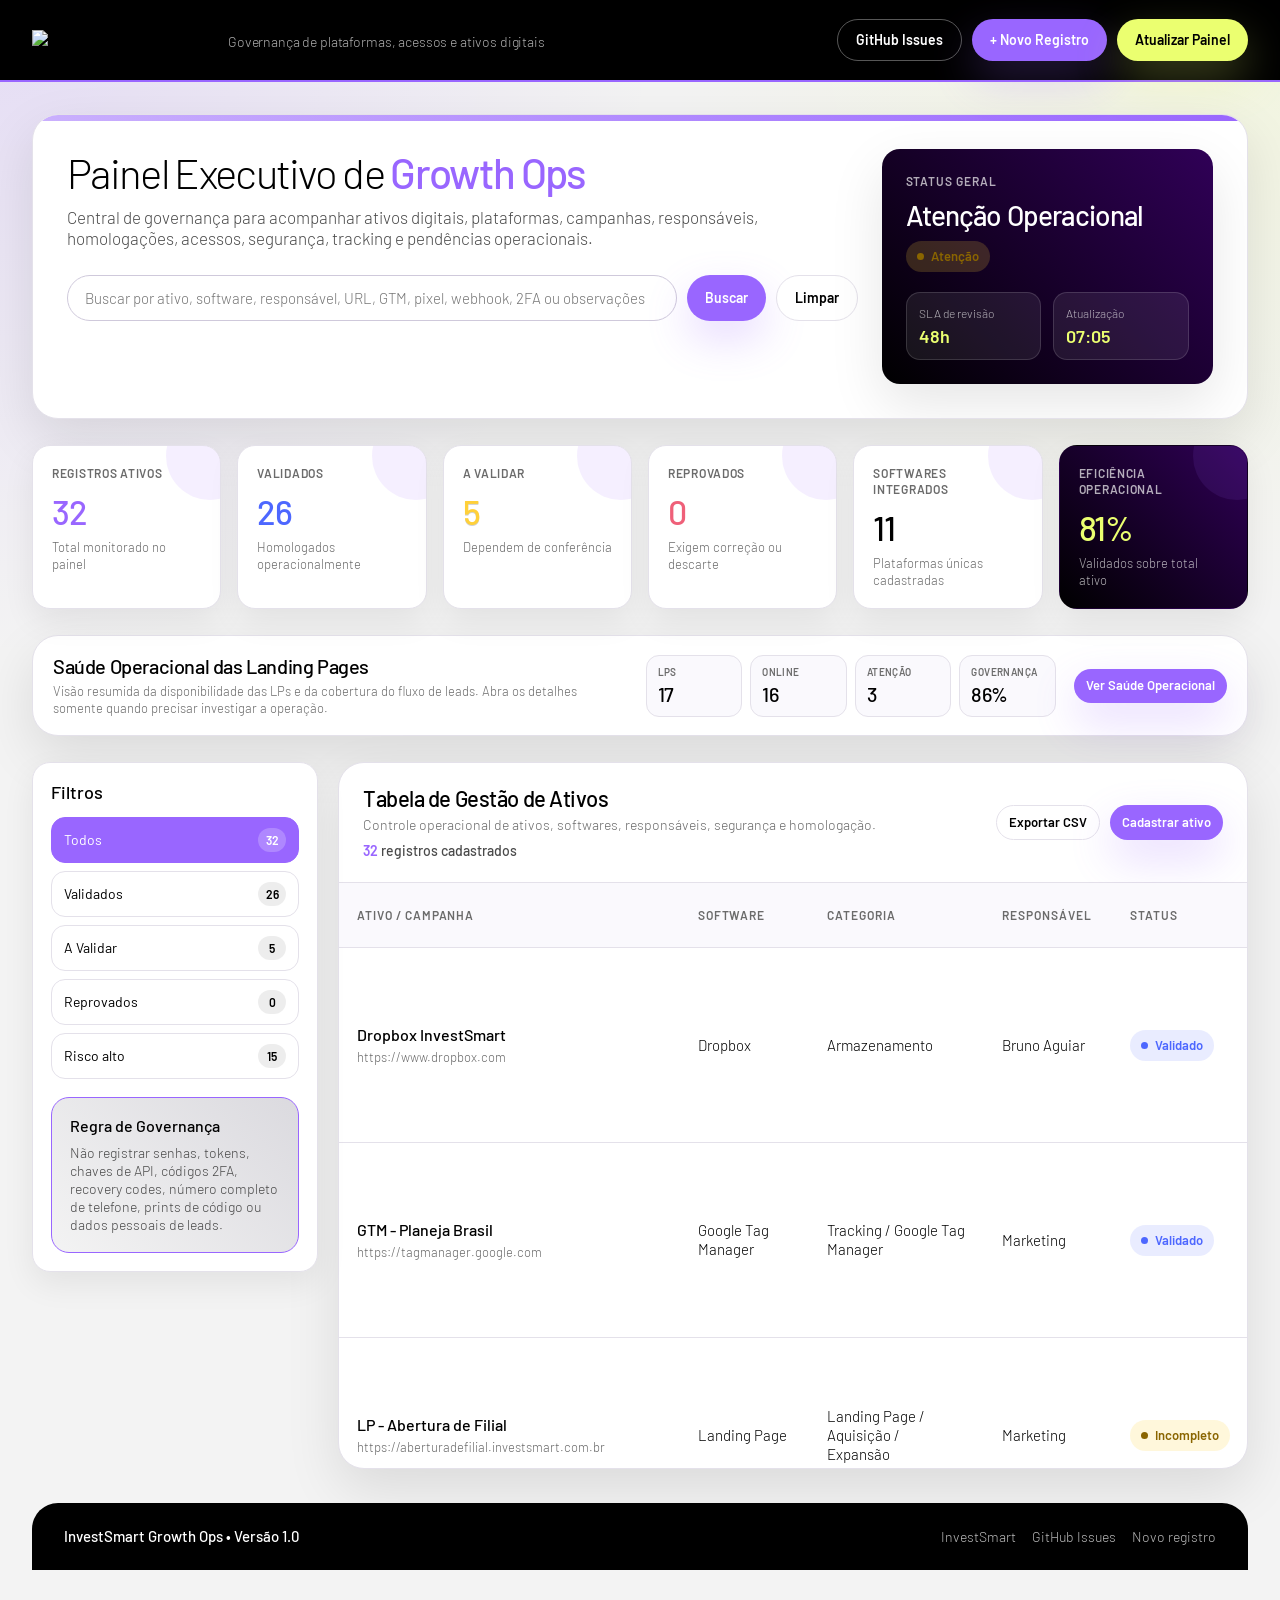
==== index.html @ b8d26b61 "Update index.html" ====
<!doctype html>
<html lang="pt-BR">
<head>
  <meta charset="utf-8">
  <meta name="viewport" content="width=device-width, initial-scale=1">
  <title>InvestSmart Growth Ops</title>

  <link rel="icon" type="image/png" href="https://investsmart.com.br/wp-content/uploads/2023/08/simbolo-invest.png">
  <link rel="shortcut icon" type="image/png" href="https://investsmart.com.br/wp-content/uploads/2023/08/simbolo-invest.png">
  <link rel="apple-touch-icon" href="https://investsmart.com.br/wp-content/uploads/2023/08/simbolo-invest.png">
  
  <style>
    @import url('https://fonts.googleapis.com/css2?family=Barlow:wght@300;400;500;600;700&display=swap');

    :root {
      --is-black: #000000;
      --is-purple: #9966FF;
      --is-neon: #EBFF70;
      --is-silver: #F3F3F3;
      --is-white: #FFFFFF;

      --gradient-gente: linear-gradient(45deg, #CAB0FD 0%, #9966FF 100%);
      --gradient-garra: linear-gradient(45deg, #000000 0%, #300057 100%);
      --gradient-leveza: linear-gradient(45deg, #F3F3F3 0%, #DBDADF 100%);
      --gradient-resultado: linear-gradient(45deg, #9966FF 0%, #4E008E 100%);
      --gradient-trader: linear-gradient(135deg, #EBFF70 0%, #000000 50%, #9966FF 100%);

      --is-blue: #4D67FF;
      --is-yellow: #FFD039;
      --is-pink: #EF6079;
      --is-red: #EB5E57;
      --is-private-purple: #12002E;

      --text-primary: #000000;
      --text-secondary: #4A4A4A;
      --text-muted: #6B6B6B;
      --border-soft: #E4E1EA;
      --border-strong: #CFC9DB;
      --surface-soft: #FAFAFA;

      --radius-xs: 8px;
      --radius-sm: 12px;
      --radius-md: 18px;
      --radius-lg: 26px;

      --shadow-soft: 0 12px 32px rgba(0, 0, 0, 0.07);
      --shadow-card: 0 20px 54px rgba(0, 0, 0, 0.10);
      --shadow-purple: 0 18px 44px rgba(153, 102, 255, 0.24);
      --shadow-neon: 0 18px 44px rgba(235, 255, 112, 0.26);
    }

    * {
      box-sizing: border-box;
    }

    html {
      scroll-behavior: smooth;
      scrollbar-width: thin;
      scrollbar-color: var(--border-strong) transparent;
    }

    body {
      margin: 0;
      overflow-x: hidden;
      font-family: 'Barlow', Arial, sans-serif;
      font-weight: 300;
      font-size: 16px;
      line-height: 20px;
      color: var(--text-primary);
      background:
        radial-gradient(circle at top left, rgba(153, 102, 255, 0.16), transparent 32%),
        radial-gradient(circle at top right, rgba(235, 255, 112, 0.16), transparent 30%),
        var(--is-silver);
    }

    button,
    input,
    select,
    textarea {
      font-family: inherit;
    }

    button {
      border: 0;
      cursor: pointer;
    }

    .navbar {
      background: var(--is-black);
      border-bottom: 2px solid var(--is-purple);
      position: sticky;
      top: 0;
      z-index: 50;
    }

    .navbar-inner {
      max-width: 1440px;
      margin: 0 auto;
      padding: 18px 32px;
      display: flex;
      justify-content: space-between;
      align-items: center;
      gap: 24px;
      flex-wrap: wrap;
    }

    .brand {
      display: flex;
      align-items: center;
      gap: 18px;
      min-width: 260px;
    }

    .brand-logo-wrap {
      width: 178px;
      min-height: 44px;
      display: flex;
      align-items: center;
      justify-content: flex-start;
      flex: 0 0 auto;
      background: transparent;
      border: 0;
      box-shadow: none;
      padding: 0;
    }

    .brand-logo {
      display: block;
      width: 100%;
      max-width: 178px;
      height: auto;
      object-fit: contain;
    }

    .brand-copy strong {
      display: block;
      color: var(--is-white);
      font-size: 22px;
      line-height: 26px;
      font-weight: 500;
      letter-spacing: -0.02em;
    }

    .brand-copy span {
      display: block;
      margin-top: 3px;
      color: rgba(255, 255, 255, 0.68);
      font-size: 14px;
      line-height: 18px;
      font-weight: 300;
    }

    .brand-description {
      display: block;
      margin-top: 0;
      color: rgba(255, 255, 255, 0.82);
      font-size: 16px;
      line-height: 20px;
      font-weight: 400;
      letter-spacing: -0.01em;
    }

    .nav-actions {
      display: flex;
      align-items: center;
      gap: 10px;
      flex-wrap: wrap;
    }

    .btn {
      min-height: 42px;
      border-radius: 999px;
      padding: 11px 18px;
      display: inline-flex;
      align-items: center;
      justify-content: center;
      gap: 8px;
      font-size: 14px;
      line-height: 18px;
      font-weight: 600;
      transition: transform 0.18s ease, box-shadow 0.18s ease, background 0.18s ease, border-color 0.18s ease;
      white-space: nowrap;
    }

    .btn:hover {
      transform: translateY(-1px);
    }

    .btn-outline {
      background: transparent;
      color: var(--is-white);
      border: 1px solid rgba(255, 255, 255, 0.34);
    }

    .btn-outline:hover {
      border-color: var(--is-neon);
      color: var(--is-neon);
    }

    .btn-primary {
      background: var(--is-purple);
      color: var(--is-white);
      box-shadow: var(--shadow-purple);
    }

    .btn-primary:hover {
      background: #8755F1;
    }

    .btn-neon {
      background: var(--is-neon);
      color: var(--is-black);
      box-shadow: var(--shadow-neon);
    }

    .btn-neon:hover {
      background: #E3FA4F;
    }

    .btn-soft {
      background: var(--is-white);
      color: var(--is-black);
      border: 1px solid var(--border-soft);
    }

    .btn-soft:hover {
      border-color: var(--is-purple);
      color: var(--is-purple);
      box-shadow: var(--shadow-soft);
    }

    .btn-blue {
      background: var(--is-blue);
      color: var(--is-white);
    }

    .btn-pink {
      background: var(--is-pink);
      color: var(--is-white);
    }

    .btn-red {
      background: var(--is-red);
      color: var(--is-white);
    }

    .btn-mini {
      min-height: 34px;
      padding: 8px 12px;
      font-size: 13px;
      line-height: 17px;
    }

    .page {
      max-width: 1440px;
      margin: 0 auto;
      padding: 32px;
    }

    .executive-banner {
      background: var(--is-white);
      border: 1px solid var(--border-soft);
      border-radius: var(--radius-lg);
      box-shadow: var(--shadow-card);
      position: relative;
      overflow: hidden;
    }

    .executive-banner::before {
      content: "";
      position: absolute;
      inset: 0 0 auto 0;
      height: 6px;
      background: var(--gradient-gente);
    }

    .banner-grid {
      display: grid;
      grid-template-columns: 1.55fr 0.65fr;
      gap: 24px;
      padding: 34px;
      align-items: stretch;
    }

    .banner-copy h1 {
      margin: 0 0 12px;
      font-size: 42px;
      line-height: 46px;
      font-weight: 300;
      letter-spacing: -0.04em;
    }

    .banner-copy h1 span {
      font-weight: 500;
      color: var(--is-purple);
    }

    .banner-copy p {
      margin: 0;
      max-width: 820px;
      color: var(--text-secondary);
      font-size: 17px;
      line-height: 21px;
      font-weight: 300;
    }

    .search-area {
      margin-top: 26px;
      display: flex;
      gap: 10px;
      flex-wrap: wrap;
    }

    .search-input {
      flex: 1;
      min-width: 280px;
      height: 46px;
      border-radius: 999px;
      border: 1px solid var(--border-strong);
      background: var(--is-white);
      color: var(--text-primary);
      padding: 0 17px;
      font-size: 15px;
      line-height: 19px;
      font-weight: 300;
      outline: none;
      transition: border-color 0.18s ease, box-shadow 0.18s ease;
    }

    .search-input:focus,
    .form-control:focus {
      border-color: var(--is-purple);
      box-shadow: 0 0 0 4px rgba(153, 102, 255, 0.18);
    }

    .status-card {
      background: var(--gradient-garra);
      color: var(--is-white);
      border-radius: var(--radius-md);
      padding: 24px;
      min-height: 190px;
      display: flex;
      flex-direction: column;
      justify-content: space-between;
      box-shadow: var(--shadow-card);
    }

    .status-card small {
      display: block;
      color: rgba(255, 255, 255, 0.68);
      font-size: 12px;
      line-height: 16px;
      font-weight: 600;
      text-transform: uppercase;
      letter-spacing: 0.08em;
      margin-bottom: 10px;
    }

    .status-row {
      display: flex;
      align-items: center;
      gap: 10px;
      flex-wrap: wrap;
    }

    .status-card strong {
      font-size: 28px;
      line-height: 32px;
      font-weight: 500;
      letter-spacing: -0.03em;
    }

    .sla {
      margin-top: 20px;
      display: grid;
      grid-template-columns: 1fr 1fr;
      gap: 12px;
    }

    .sla-item {
      background: rgba(255, 255, 255, 0.08);
      border: 1px solid rgba(255, 255, 255, 0.14);
      border-radius: 14px;
      padding: 12px;
    }

    .sla-item span {
      display: block;
      color: rgba(255, 255, 255, 0.66);
      font-size: 12px;
      line-height: 16px;
      font-weight: 300;
    }

    .sla-item b {
      display: block;
      margin-top: 4px;
      color: var(--is-neon);
      font-size: 18px;
      line-height: 22px;
      font-weight: 600;
    }

    .metrics-grid {
      margin: 26px 0;
      display: grid;
      grid-template-columns: repeat(6, minmax(0, 1fr));
      gap: 16px;
    }

    .metric-card {
      background: var(--is-white);
      border: 1px solid var(--border-soft);
      border-radius: var(--radius-md);
      padding: 19px;
      box-shadow: var(--shadow-soft);
      min-height: 128px;
      position: relative;
      overflow: hidden;
    }

    .metric-card::after {
      content: "";
      position: absolute;
      right: -34px;
      top: -34px;
      width: 88px;
      height: 88px;
      border-radius: 999px;
      background: rgba(153, 102, 255, 0.10);
    }

    .metric-card small {
      display: block;
      color: var(--text-muted);
      font-size: 12px;
      line-height: 16px;
      font-weight: 600;
      letter-spacing: 0.06em;
      text-transform: uppercase;
      margin-bottom: 12px;
    }

    .metric-card strong {
      display: block;
      font-size: 34px;
      line-height: 38px;
      font-weight: 500;
      letter-spacing: -0.04em;
    }

    .metric-card p {
      margin: 8px 0 0;
      color: var(--text-muted);
      font-size: 13px;
      line-height: 17px;
      font-weight: 300;
    }

    .metric-purple strong {
      color: var(--is-purple);
    }

    .metric-blue strong {
      color: var(--is-blue);
    }

    .metric-yellow strong {
      color: var(--is-yellow);
      text-shadow: 0 1px 0 rgba(0, 0, 0, 0.18);
    }

    .metric-pink strong {
      color: var(--is-pink);
    }

    .metric-dark {
      background: var(--gradient-garra);
      color: var(--is-white);
      border-color: transparent;
    }

    .metric-dark small,
    .metric-dark p {
      color: rgba(255, 255, 255, 0.68);
    }

    .metric-dark strong {
      color: var(--is-neon);
    }

    .health-section {
      margin: 0 0 26px;
      background: var(--is-white);
      border: 1px solid var(--border-soft);
      border-radius: var(--radius-lg);
      box-shadow: var(--shadow-card);
      overflow: hidden;
    }

    .health-launch-card {
      margin: 0 0 26px;
      background: var(--is-white);
      border: 1px solid var(--border-soft);
      border-radius: var(--radius-lg);
      box-shadow: var(--shadow-card);
      padding: 18px 20px;
      display: grid;
      grid-template-columns: minmax(260px, 1.4fr) minmax(360px, 1fr) auto;
      gap: 18px;
      align-items: center;
    }

    .health-launch-copy h2 {
      margin: 0;
      font-size: 20px;
      line-height: 24px;
      font-weight: 500;
      letter-spacing: -0.02em;
    }

    .health-launch-copy p {
      margin: 5px 0 0;
      color: var(--text-muted);
      font-size: 13px;
      line-height: 17px;
      font-weight: 300;
    }

    .health-launch-metrics {
      display: grid;
      grid-template-columns: repeat(4, minmax(0, 1fr));
      gap: 8px;
    }

    .health-launch-metric {
      min-width: 0;
      background: #FAF9FD;
      border: 1px solid var(--border-soft);
      border-radius: 13px;
      padding: 10px 11px;
    }

    .health-launch-metric small {
      display: block;
      color: var(--text-muted);
      font-size: 10px;
      line-height: 13px;
      font-weight: 600;
      text-transform: uppercase;
      letter-spacing: 0.04em;
    }

    .health-launch-metric strong {
      display: block;
      margin-top: 4px;
      font-size: 20px;
      line-height: 23px;
      font-weight: 500;
      letter-spacing: -0.03em;
    }

    .health-refreshing {
      animation: health-pulse 1s ease-in-out infinite;
    }

    @keyframes health-pulse {
      0%, 100% { opacity: 1; }
      50% { opacity: 0.45; }
    }

    .health-launch-action {
      display: flex;
      align-items: center;
      justify-content: flex-end;
    }

    .health-modal {
      position: fixed;
      inset: 0;
      z-index: 1000;
      display: none;
      align-items: center;
      justify-content: center;
      padding: 24px;
      background: rgba(0, 0, 0, 0.54);
      backdrop-filter: blur(5px);
    }

    .health-modal.open {
      display: flex;
    }

    .health-modal-dialog {
      width: min(1360px, 96vw);
      max-height: 92vh;
      overflow: auto;
      background: var(--is-white);
      border-radius: 22px;
      box-shadow: 0 30px 90px rgba(0, 0, 0, 0.28);
    }

    .health-modal .health-section {
      margin: 0;
      border: 0;
      border-radius: 0;
      box-shadow: none;
    }

    .health-modal-close {
      width: 38px;
      height: 38px;
      border: 1px solid var(--border-soft);
      border-radius: 999px;
      background: var(--is-white);
      color: var(--is-black);
      font-size: 22px;
      line-height: 1;
      display: inline-flex;
      align-items: center;
      justify-content: center;
      flex: 0 0 auto;
    }

    .health-update-spinner {
      width: 14px;
      height: 14px;
      border-radius: 50%;
      border: 2px solid currentColor;
      border-right-color: transparent;
      display: none;
      flex: 0 0 auto;
      animation: health-spin 0.7s linear infinite;
    }

    .health-update-button.is-loading .health-update-spinner {
      display: inline-block;
    }

    .health-update-button.is-loading {
      pointer-events: none;
      opacity: 0.78;
    }

    .health-update-button.is-loading .health-update-label::after {
      content: "...";
      animation: health-dots 1.2s steps(4, end) infinite;
    }

    @keyframes health-spin {
      to { transform: rotate(360deg); }
    }

    @keyframes health-dots {
      0% { content: ""; }
      25% { content: "."; }
      50% { content: ".."; }
      75%, 100% { content: "..."; }
    }

    @media (prefers-reduced-motion: reduce) {
      .health-update-spinner,
      .health-update-button.is-loading .health-update-label::after {
        animation: none;
      }
    }

    body.health-modal-open {
      overflow: hidden;
    }

    .health-header {
      padding: 22px 24px;
      display: flex;
      align-items: flex-start;
      justify-content: space-between;
      gap: 18px;
      flex-wrap: wrap;
      border-bottom: 1px solid var(--border-soft);
    }

    .health-header h2 {
      margin: 0;
      font-size: 22px;
      line-height: 26px;
      font-weight: 500;
      letter-spacing: -0.02em;
    }

    .health-header p {
      margin: 6px 0 0;
      color: var(--text-muted);
      font-size: 14px;
      line-height: 18px;
      font-weight: 300;
      max-width: 800px;
    }

    .health-actions {
      display: flex;
      gap: 10px;
      flex-wrap: wrap;
    }

    .health-metrics-grid {
      padding: 18px 24px;
      display: grid;
      grid-template-columns: repeat(6, minmax(0, 1fr));
      gap: 12px;
      background: #FAF9FD;
      border-bottom: 1px solid var(--border-soft);
    }

    .health-metric {
      background: var(--is-white);
      border: 1px solid var(--border-soft);
      border-radius: 16px;
      padding: 14px;
      min-height: 100px;
    }

    .health-metric small {
      display: block;
      color: var(--text-muted);
      font-size: 11px;
      line-height: 15px;
      font-weight: 600;
      text-transform: uppercase;
      letter-spacing: 0.06em;
      margin-bottom: 9px;
    }

    .health-metric strong {
      display: block;
      font-size: 26px;
      line-height: 30px;
      font-weight: 500;
      letter-spacing: -0.03em;
    }

    .health-metric p {
      margin: 6px 0 0;
      color: var(--text-muted);
      font-size: 12px;
      line-height: 16px;
      font-weight: 300;
    }

    .health-metric-purple strong { color: var(--is-purple); }
    .health-metric-blue strong { color: var(--is-blue); }
    .health-metric-yellow strong { color: #8A6500; }
    .health-metric-pink strong { color: var(--is-pink); }

    .health-metric-dark {
      background: var(--gradient-garra);
      border-color: transparent;
      color: var(--is-white);
    }

    .health-metric-dark small,
    .health-metric-dark p {
      color: rgba(255, 255, 255, 0.68);
    }

    .health-metric-dark strong { color: var(--is-neon); }

    .health-summary {
      padding: 13px 24px;
      display: flex;
      align-items: center;
      justify-content: space-between;
      gap: 14px;
      flex-wrap: wrap;
      border-bottom: 1px solid var(--border-soft);
    }

    .health-summary-text {
      color: var(--text-secondary);
      font-size: 13px;
      line-height: 17px;
      font-weight: 400;
    }

    .health-summary-note {
      color: var(--text-muted);
      font-size: 12px;
      line-height: 16px;
      font-weight: 300;
    }

    .health-scan-panel {
      display: none;
      margin: 16px 24px 18px;
      padding: 18px;
      border: 1px solid rgba(153, 102, 255, 0.28);
      border-radius: 18px;
      background:
        linear-gradient(135deg, rgba(153, 102, 255, 0.08), rgba(235, 255, 112, 0.08)),
        var(--is-white);
      overflow: hidden;
      position: relative;
    }

    .health-scan-panel.active {
      display: block;
      animation: health-scan-in 0.24s ease-out;
    }

    .health-scan-panel::after {
      content: "";
      position: absolute;
      top: 0;
      bottom: 0;
      left: -40%;
      width: 32%;
      pointer-events: none;
      background: linear-gradient(90deg, transparent, rgba(153, 102, 255, 0.08), transparent);
      transform: skewX(-18deg);
      animation: health-sweep 1.8s linear infinite;
    }

    .health-scan-panel.completed::after {
      display: none;
    }

    .health-scan-top {
      display: flex;
      align-items: flex-start;
      justify-content: space-between;
      gap: 18px;
      flex-wrap: wrap;
      position: relative;
      z-index: 1;
    }

    .health-scan-kicker {
      display: inline-flex;
      align-items: center;
      gap: 8px;
      color: var(--is-purple);
      font-size: 11px;
      line-height: 14px;
      font-weight: 700;
      text-transform: uppercase;
      letter-spacing: 0.07em;
    }

    .health-scan-kicker::before {
      content: "";
      width: 8px;
      height: 8px;
      border-radius: 999px;
      background: var(--is-purple);
      box-shadow: 0 0 0 0 rgba(153, 102, 255, 0.28);
      animation: health-live-pulse 1.15s ease-out infinite;
    }

    .health-scan-panel.completed .health-scan-kicker::before {
      background: var(--is-blue);
      animation: none;
    }

    .health-scan-current {
      margin-top: 6px;
      font-size: 18px;
      line-height: 22px;
      font-weight: 500;
      letter-spacing: -0.02em;
      overflow-wrap: anywhere;
    }

    .health-scan-step {
      margin-top: 4px;
      color: var(--text-muted);
      font-size: 13px;
      line-height: 17px;
      min-height: 17px;
    }

    .health-scan-counter {
      min-width: 88px;
      text-align: right;
      font-size: 26px;
      line-height: 30px;
      font-weight: 500;
      color: var(--is-purple);
      letter-spacing: -0.03em;
    }

    .health-scan-counter small {
      display: block;
      margin-top: 2px;
      color: var(--text-muted);
      font-size: 10px;
      line-height: 13px;
      font-weight: 600;
      text-transform: uppercase;
      letter-spacing: 0.05em;
    }

    .health-scan-progress-track {
      height: 8px;
      margin-top: 16px;
      background: #EEEAF5;
      border-radius: 999px;
      overflow: hidden;
      position: relative;
      z-index: 1;
    }

    .health-scan-progress {
      width: 0%;
      height: 100%;
      border-radius: inherit;
      background: linear-gradient(90deg, var(--is-purple), var(--is-blue), var(--is-neon));
      transition: width 0.25s ease;
      position: relative;
    }

    .health-scan-progress::after {
      content: "";
      position: absolute;
      inset: 0;
      background: linear-gradient(90deg, transparent, rgba(255,255,255,0.7), transparent);
      transform: translateX(-100%);
      animation: health-progress-shine 1.1s linear infinite;
    }

    .health-scan-panel.completed .health-scan-progress::after {
      display: none;
    }

    .health-scan-stages {
      display: grid;
      grid-template-columns: repeat(4, minmax(0, 1fr));
      gap: 8px;
      margin-top: 14px;
      position: relative;
      z-index: 1;
    }

    .health-scan-stage {
      min-width: 0;
      border: 1px solid var(--border-soft);
      border-radius: 12px;
      background: rgba(255, 255, 255, 0.78);
      padding: 9px 10px;
      color: var(--text-muted);
      font-size: 11px;
      line-height: 14px;
      font-weight: 500;
      transition: border-color .2s ease, background .2s ease, color .2s ease, transform .2s ease;
    }

    .health-scan-stage.active {
      border-color: rgba(153, 102, 255, 0.52);
      background: rgba(153, 102, 255, 0.10);
      color: var(--is-purple-dark);
      transform: translateY(-1px);
    }

    .health-scan-stage.done {
      border-color: rgba(77, 103, 255, 0.28);
      background: rgba(77, 103, 255, 0.08);
      color: var(--is-blue);
    }

    .health-scan-log {
      margin-top: 14px;
      display: grid;
      gap: 6px;
      max-height: 112px;
      overflow: auto;
      position: relative;
      z-index: 1;
      scrollbar-width: thin;
      scrollbar-color: var(--border-strong) transparent;
    }

    .health-scan-log-item {
      display: grid;
      grid-template-columns: 18px 1fr auto;
      gap: 8px;
      align-items: center;
      padding: 7px 9px;
      border-radius: 10px;
      background: rgba(255,255,255,.78);
      border: 1px solid var(--border-soft);
      font-size: 11px;
      line-height: 14px;
      color: var(--text-secondary);
      animation: health-log-in .18s ease-out;
    }

    .health-scan-log-icon {
      width: 18px;
      height: 18px;
      border-radius: 999px;
      display: inline-flex;
      align-items: center;
      justify-content: center;
      background: rgba(77,103,255,.12);
      color: var(--is-blue);
      font-size: 10px;
      font-weight: 700;
    }

    .health-scan-log-item.warning .health-scan-log-icon {
      background: rgba(255,208,57,.18);
      color: #8A6500;
    }

    .health-scan-log-item.critical .health-scan-log-icon {
      background: rgba(235,94,87,.14);
      color: var(--is-red);
    }

    .health-scan-log-status {
      color: var(--text-muted);
      white-space: nowrap;
    }

    .health-table tbody tr.health-row-scanning {
      background: rgba(153, 102, 255, 0.07);
      box-shadow: inset 3px 0 0 var(--is-purple);
    }

    .health-table tbody tr.health-row-complete {
      animation: health-row-complete .55s ease-out;
    }

    @keyframes health-scan-in {
      from { opacity: 0; transform: translateY(-4px); }
      to { opacity: 1; transform: translateY(0); }
    }

    @keyframes health-sweep {
      from { left: -40%; }
      to { left: 125%; }
    }

    @keyframes health-live-pulse {
      0% { box-shadow: 0 0 0 0 rgba(153, 102, 255, 0.35); }
      75%, 100% { box-shadow: 0 0 0 9px rgba(153, 102, 255, 0); }
    }

    @keyframes health-progress-shine {
      to { transform: translateX(100%); }
    }

    @keyframes health-log-in {
      from { opacity: 0; transform: translateY(-3px); }
      to { opacity: 1; transform: translateY(0); }
    }

    @keyframes health-row-complete {
      0% { background: rgba(77, 103, 255, 0.13); }
      100% { background: transparent; }
    }

    @media (prefers-reduced-motion: reduce) {
      .health-scan-panel::after,
      .health-scan-kicker::before,
      .health-scan-progress::after,
      .health-scan-log-item,
      .health-table tbody tr.health-row-complete {
        animation: none;
      }
    }

    .health-scroll {
      width: 100%;
      max-width: 100%;
      max-height: 460px;
      overflow-y: auto;
      overflow-x: hidden;
      scrollbar-width: thin;
      scrollbar-color: var(--border-strong) transparent;
    }

    .health-table {
      width: 100%;
      min-width: 0;
      table-layout: fixed;
      border-collapse: collapse;
    }

    .health-table th,
    .health-table td {
      min-width: 0;
      padding: 12px 10px;
      white-space: normal;
      overflow-wrap: anywhere;
      word-break: normal;
      vertical-align: middle;
    }

    .health-table thead th {
      position: sticky;
      top: 0;
      z-index: 2;
      background: #FAF9FD;
      font-size: 11px;
      line-height: 14px;
      letter-spacing: 0.055em;
    }

    .health-table tbody td {
      font-size: 12px;
      line-height: 16px;
    }

    /* Distribuição das 8 colunas: 100% */
    .health-table th:nth-child(1),
    .health-table td:nth-child(1) { width: 17%; }

    .health-table th:nth-child(2),
    .health-table td:nth-child(2) { width: 18%; }

    .health-table th:nth-child(3),
    .health-table td:nth-child(3) { width: 10%; }

    .health-table th:nth-child(4),
    .health-table td:nth-child(4) { width: 14%; }

    .health-table th:nth-child(5),
    .health-table td:nth-child(5) { width: 12%; }

    .health-table th:nth-child(6),
    .health-table td:nth-child(6) { width: 10%; }

    .health-table th:nth-child(7),
    .health-table td:nth-child(7) { width: 9%; }

    .health-table th:nth-child(8),
    .health-table td:nth-child(8) { width: 10%; }

    .health-table td:nth-child(2),
    .health-table td:nth-child(8) {
      font-size: 11px;
      line-height: 15px;
      overflow-wrap: anywhere;
    }

    .health-table .health-badge {
      max-width: 100%;
      min-height: 26px;
      padding: 5px 8px;
      gap: 5px;
      font-size: 11px;
      line-height: 14px;
      white-space: normal;
      text-align: center;
    }

    .health-table .health-badge::before {
      width: 6px;
      height: 6px;
      flex: 0 0 auto;
    }

    .health-table .health-asset strong {
      font-size: 12px;
      line-height: 16px;
    }

    .health-table .health-asset span {
      font-size: 11px;
      line-height: 15px;
      overflow-wrap: anywhere;
    }

    @media (max-width: 899px) {
      .health-scroll {
        overflow-x: auto;
      }

      .health-table {
        min-width: 980px;
        table-layout: auto;
      }
    }

    .health-badge {
      display: inline-flex;
      align-items: center;
      justify-content: center;
      gap: 7px;
      min-height: 28px;
      border-radius: 999px;
      padding: 6px 10px;
      font-size: 12px;
      line-height: 16px;
      font-weight: 600;
      white-space: nowrap;
    }

    .health-badge::before {
      content: "";
      width: 7px;
      height: 7px;
      border-radius: 999px;
      background: currentColor;
    }

    .health-ok {
      background: rgba(77, 103, 255, 0.12);
      color: var(--is-blue);
    }

    .health-attention {
      background: rgba(255, 208, 57, 0.18);
      color: #8A6500;
    }

    .health-critical {
      background: rgba(235, 94, 87, 0.16);
      color: var(--is-red);
    }

    .health-neutral {
      background: rgba(0, 0, 0, 0.07);
      color: #555555;
    }

    .health-asset {
      display: grid;
      gap: 4px;
    }

    .health-asset strong {
      font-size: 14px;
      line-height: 18px;
      font-weight: 500;
    }

    .health-asset span {
      color: var(--text-muted);
      font-size: 12px;
      line-height: 16px;
      overflow-wrap: anywhere;
    }

    .health-empty {
      padding: 24px;
      color: var(--text-muted);
      font-size: 14px;
      line-height: 18px;
    }

    .workspace {
      display: grid;
      grid-template-columns: 286px 1fr;
      gap: 20px;
      align-items: start;
    }

    .sidebar {
      position: sticky;
      top: 96px;
      background: var(--is-white);
      border: 1px solid var(--border-soft);
      border-radius: var(--radius-md);
      padding: 18px;
      box-shadow: var(--shadow-soft);
    }

    .sidebar h2 {
      margin: 0 0 14px;
      font-size: 18px;
      line-height: 22px;
      font-weight: 500;
    }

    .filter-list {
      display: grid;
      gap: 8px;
    }

    .filter-button {
      min-height: 42px;
      border-radius: 14px;
      background: var(--is-white);
      border: 1px solid var(--border-soft);
      color: var(--text-primary);
      padding: 10px 12px;
      display: flex;
      justify-content: space-between;
      align-items: center;
      font-size: 14px;
      line-height: 18px;
      font-weight: 400;
      transition: background 0.18s ease, color 0.18s ease, border-color 0.18s ease;
    }

    .filter-button:hover {
      border-color: var(--is-purple);
      color: var(--is-purple);
    }

    .filter-button.active {
      background: var(--is-purple);
      border-color: var(--is-purple);
      color: var(--is-white);
    }

    .filter-count {
      min-width: 28px;
      height: 24px;
      border-radius: 999px;
      display: inline-flex;
      align-items: center;
      justify-content: center;
      background: rgba(0, 0, 0, 0.07);
      font-size: 12px;
      line-height: 16px;
      font-weight: 600;
    }

    .filter-button.active .filter-count {
      background: rgba(255, 255, 255, 0.22);
    }

    .governance-card {
      margin-top: 18px;
      background: var(--gradient-leveza);
      border: 1px solid var(--is-purple);
      border-radius: var(--radius-md);
      padding: 18px;
    }

    .governance-card h3 {
      margin: 0 0 8px;
      font-size: 16px;
      line-height: 20px;
      font-weight: 500;
    }

    .governance-card p {
      margin: 0;
      color: var(--text-secondary);
      font-size: 14px;
      line-height: 18px;
      font-weight: 300;
    }

    .table-card {
      background: var(--is-white);
      border: 1px solid var(--border-soft);
      border-radius: var(--radius-lg);
      box-shadow: var(--shadow-card);
      overflow: hidden;
    }

    .table-header {
      padding: 22px 24px;
      display: flex;
      justify-content: space-between;
      align-items: center;
      gap: 16px;
      flex-wrap: wrap;
      border-bottom: 1px solid var(--border-soft);
    }

    .table-header h2 {
      margin: 0;
      font-size: 22px;
      line-height: 26px;
      font-weight: 500;
      letter-spacing: -0.02em;
    }

    .table-header p {
      margin: 5px 0 0;
      color: var(--text-muted);
      font-size: 14px;
      line-height: 18px;
      font-weight: 300;
    }

    .table-result-summary {
      margin-top: 8px !important;
      color: var(--text-secondary) !important;
      font-weight: 500 !important;
    }

    .table-result-summary .result-count {
      color: var(--is-purple);
      font-weight: 600;
    }

    .table-actions {
      display: flex;
      gap: 10px;
      flex-wrap: wrap;
    }

    .table-scroll {
      width: 100%;
      max-width: 100%;
      max-height: 65vh;
      overflow: auto;
      scrollbar-width: thin;
      scrollbar-color: var(--border-strong) transparent;
    }

    .table-scroll thead th {
      position: sticky;
      top: 0;
      z-index: 2;
      background: #FAF9FD;
    }

    table {
      width: 100%;
      min-width: 1180px;
      border-collapse: collapse;
    }

    th,
    td {
      padding: 16px 18px;
      text-align: left;
      border-bottom: 1px solid var(--border-soft);
      vertical-align: middle;
    }

    th {
      background: #FAF9FD;
      color: var(--text-muted);
      font-size: 12px;
      line-height: 16px;
      font-weight: 600;
      text-transform: uppercase;
      letter-spacing: 0.08em;
    }

    td {
      font-size: 15px;
      line-height: 19px;
      font-weight: 300;
      color: var(--text-primary);
    }

    tbody tr {
      transition: background 0.18s ease;
    }

    tbody tr:hover {
      background: rgba(153, 102, 255, 0.05);
    }

    .asset-title {
      display: grid;
      gap: 4px;
    }

    .asset-title strong {
      font-size: 16px;
      line-height: 20px;
      font-weight: 500;
    }

    .asset-title span {
      color: var(--text-muted);
      font-size: 13px;
      line-height: 17px;
      font-weight: 300;
    }

    .status-badge,
    .risk-badge {
      display: inline-flex;
      align-items: center;
      justify-content: center;
      gap: 7px;
      min-height: 30px;
      border-radius: 999px;
      padding: 7px 11px;
      font-size: 13px;
      line-height: 17px;
      font-weight: 600;
      white-space: nowrap;
    }

    .status-badge::before,
    .risk-badge::before {
      content: "";
      width: 7px;
      height: 7px;
      border-radius: 999px;
      background: currentColor;
    }

    .status-validado,
    .risk-baixo {
      background: rgba(77, 103, 255, 0.12);
      color: var(--is-blue);
    }

    .status-a-validar,
    .risk-medio {
      background: rgba(255, 208, 57, 0.18);
      color: #8A6500;
    }

    .status-reprovado,
    .risk-alto {
      background: rgba(239, 96, 121, 0.14);
      color: var(--is-pink);
    }

    .status-arquivado {
      background: rgba(0, 0, 0, 0.08);
      color: #333333;
    }

    .risk-critico {
      background: rgba(235, 94, 87, 0.16);
      color: var(--is-red);
    }

    .row-actions {
      display: flex;
      align-items: center;
      gap: 8px;
      flex-wrap: wrap;
    }

    .modal-backdrop,
    .details-backdrop {
      position: fixed;
      inset: 0;
      background: rgba(0, 0, 0, 0.54);
      display: none;
      align-items: center;
      justify-content: center;
      padding: 22px;
      z-index: 100;
    }

    .modal-backdrop.open,
    .details-backdrop.open {
      display: flex;
    }

    .modal,
    .details-panel {
      width: min(920px, 100%);
      max-height: 92vh;
      background: var(--is-white);
      border-radius: var(--radius-lg);
      box-shadow: 0 28px 80px rgba(0, 0, 0, 0.30);
      overflow: hidden;
      animation: modalIn 0.22s ease both;
      display: flex;
      flex-direction: column;
    }

    @keyframes modalIn {
      from {
        opacity: 0;
        transform: translateY(16px) scale(0.98);
      }

      to {
        opacity: 1;
        transform: translateY(0) scale(1);
      }
    }

    .modal-header,
    .details-header {
      background: var(--gradient-garra);
      color: var(--is-white);
      padding: 24px;
      display: flex;
      justify-content: space-between;
      gap: 18px;
      align-items: flex-start;
      flex: 0 0 auto;
    }

    .modal-header h2,
    .details-header h2 {
      margin: 0;
      font-size: 24px;
      line-height: 28px;
      font-weight: 500;
      letter-spacing: -0.02em;
    }

    .modal-header p,
    .details-header p {
      margin: 6px 0 0;
      color: rgba(255, 255, 255, 0.70);
      font-size: 14px;
      line-height: 18px;
      font-weight: 300;
    }

    .modal-close {
      width: 36px;
      height: 36px;
      border-radius: 999px;
      background: rgba(255, 255, 255, 0.10);
      color: var(--is-white);
      font-size: 18px;
      line-height: 22px;
      font-weight: 600;
      flex: 0 0 auto;
    }

    .modal-body,
    .details-body {
      padding: 24px;
      overflow-y: auto;
    }

    .form-section,
    .detail-section {
      border: 1px solid var(--border-soft);
      border-radius: var(--radius-md);
      padding: 18px;
      margin-bottom: 18px;
      background: var(--is-white);
    }

    .form-section h3,
    .detail-section h3 {
      margin: 0 0 12px;
      font-size: 18px;
      line-height: 22px;
      font-weight: 500;
    }

    .form-section p {
      margin: -4px 0 16px;
      color: var(--text-muted);
      font-size: 14px;
      line-height: 18px;
      font-weight: 300;
    }

    .form-grid,
    .detail-grid {
      display: grid;
      grid-template-columns: 1fr 1fr;
      gap: 16px;
    }

    .field {
      display: grid;
      gap: 7px;
    }

    .field.full {
      grid-column: 1 / -1;
    }

    label {
      color: var(--text-secondary);
      font-size: 13px;
      line-height: 17px;
      font-weight: 600;
    }

    .form-control {
      width: 100%;
      min-height: 44px;
      border-radius: 14px;
      border: 1px solid var(--border-strong);
      background: var(--is-white);
      color: var(--text-primary);
      padding: 0 13px;
      font-size: 15px;
      line-height: 19px;
      font-weight: 300;
      outline: none;
      transition: border-color 0.18s ease, box-shadow 0.18s ease;
    }

    textarea.form-control {
      min-height: 104px;
      padding: 12px 13px;
      resize: vertical;
      white-space: pre-wrap;
      overflow-wrap: anywhere;
      word-break: break-word;
    }

    .modal-footer,
    .details-footer {
      padding: 0 24px 24px;
      display: flex;
      justify-content: flex-end;
      gap: 10px;
      flex-wrap: wrap;
      flex: 0 0 auto;
    }

    .detail-item {
      background: var(--surface-soft);
      border: 1px solid var(--border-soft);
      border-radius: 14px;
      padding: 13px;
    }

    .detail-item.full {
      grid-column: 1 / -1;
    }

    .detail-item small {
      display: block;
      margin-bottom: 6px;
      color: var(--text-muted);
      font-size: 12px;
      line-height: 16px;
      font-weight: 600;
      text-transform: uppercase;
      letter-spacing: 0.06em;
    }

    .detail-item strong,
    .detail-item span {
      display: block;
      color: var(--text-primary);
      font-size: 15px;
      line-height: 19px;
      font-weight: 400;
      overflow-wrap: anywhere;
      word-break: break-word;
      white-space: pre-wrap;
    }

    .footer {
      margin-top: 34px;
      background: var(--is-black);
      color: var(--is-white);
      border-radius: var(--radius-lg) var(--radius-lg) 0 0;
      padding: 24px 32px;
      display: flex;
      justify-content: space-between;
      align-items: center;
      gap: 16px;
      flex-wrap: wrap;
    }

    .footer strong {
      font-size: 15px;
      line-height: 19px;
      font-weight: 500;
    }

    .footer-links {
      display: flex;
      gap: 16px;
      flex-wrap: wrap;
    }

    .footer-links a {
      color: rgba(255, 255, 255, 0.72);
      text-decoration: none;
      font-size: 14px;
      line-height: 18px;
      font-weight: 300;
      transition: color 0.18s ease;
    }

    .footer-links a:hover {
      color: var(--is-neon);
    }

    /* Manutenção de navegação: barras de rolagem mais discretas */
    ::-webkit-scrollbar {
      width: 8px;
      height: 8px;
    }

    ::-webkit-scrollbar-track {
      background: transparent;
    }

    ::-webkit-scrollbar-thumb {
      background: var(--border-strong);
      border-radius: 999px;
    }

    ::-webkit-scrollbar-thumb:hover {
      background: #B7AFC7;
    }

    .table-scroll::-webkit-scrollbar {
      width: 8px;
      height: 8px;
    }

    .modal-body::-webkit-scrollbar,
    .details-body::-webkit-scrollbar {
      width: 8px;
    }

    @media (max-width: 1180px) {
      .metrics-grid {
        grid-template-columns: repeat(3, minmax(0, 1fr));
      }

      .health-metrics-grid {
        grid-template-columns: repeat(3, minmax(0, 1fr));
      }

      .health-launch-card {
        grid-template-columns: 1fr;
      }

      .health-launch-action {
        justify-content: flex-start;
      }

      .banner-grid,
      .workspace {
        grid-template-columns: 1fr;
      }

      .sidebar {
        position: static;
      }
    }

    @media (max-width: 760px) {
      .navbar-inner,
      .page {
        padding-left: 18px;
        padding-right: 18px;
      }

      .brand {
        width: 100%;
        align-items: flex-start;
        flex-direction: column;
      }

      .brand-logo-wrap {
        width: 168px;
      }

      .brand-logo {
        max-width: 168px;
      }

      .banner-grid {
        padding: 26px;
      }

      .banner-copy h1 {
        font-size: 32px;
        line-height: 36px;
      }

      .metrics-grid {
        grid-template-columns: 1fr;
      }

      .health-metrics-grid {
        grid-template-columns: 1fr;
      }

      .health-actions {
        width: 100%;
      }

      .health-actions .btn {
        width: 100%;
      }

      .health-launch-metrics {
        grid-template-columns: repeat(2, minmax(0, 1fr));
      }

      .health-launch-action .btn {
        width: 100%;
      }

      .health-modal {
        padding: 10px;
        align-items: flex-start;
      }

      .health-modal-dialog {
        width: 100%;
        max-height: 96vh;
      }

      .health-scan-stages {
        grid-template-columns: repeat(2, minmax(0, 1fr));
      }

      .health-scan-log-item {
        grid-template-columns: 18px 1fr;
      }

      .health-scan-log-status {
        grid-column: 2;
      }

      .form-grid,
      .detail-grid {
        grid-template-columns: 1fr;
      }

      .nav-actions,
      .table-actions,
      .row-actions,
      .modal-footer,
      .details-footer {
        width: 100%;
      }

      .btn {
        width: 100%;
      }

      .footer {
        border-radius: var(--radius-md) var(--radius-md) 0 0;
      }
    }
  </style>
</head>

<body>
  <header class="navbar">
    <div class="navbar-inner">
      <div class="brand" aria-label="InvestSmart Growth Ops">
        <div class="brand-logo-wrap">
          <img
            class="brand-logo"
            src="https://investsmart.com.br/wp-content/uploads/2023/08/InvestSmart-1.svg"
            alt="InvestSmart"
          >
        </div>

        <div class="brand-copy">
          <span class="brand-description">Governança de plataformas, acessos e ativos digitais</span>
        </div>
      </div>

      <div class="nav-actions">
        <button class="btn btn-outline" type="button" onclick="openGitHubIssues()">GitHub Issues</button>
        <button class="btn btn-primary" type="button" onclick="openRecordModal()">+ Novo Registro</button>
        <button class="btn btn-neon" type="button" onclick="refreshPanel()">Atualizar Painel</button>
      </div>
    </div>
  </header>

  <main class="page">
    <section class="executive-banner">
      <div class="banner-grid">
        <div class="banner-copy">
          <h1>Painel Executivo de <span>Growth Ops</span></h1>
          <p>
            Central de governança para acompanhar ativos digitais, plataformas, campanhas,
            responsáveis, homologações, acessos, segurança, tracking e pendências operacionais.
          </p>

          <div class="search-area">
            <input id="searchInput" class="search-input" type="search" placeholder="Buscar por ativo, software, responsável, URL, GTM, pixel, webhook, 2FA ou observações">
            <button class="btn btn-primary" type="button" onclick="applySearch()">Buscar</button>
            <button class="btn btn-soft" type="button" onclick="clearSearch()">Limpar</button>
          </div>
        </div>

        <aside class="status-card">
          <div>
            <small>Status geral</small>
            <div class="status-row">
              <strong id="generalStatus">Atenção Operacional</strong>
              <span class="status-badge status-a-validar">Atenção</span>
            </div>
          </div>

          <div class="sla">
            <div class="sla-item">
              <span>SLA de revisão</span>
              <b>48h</b>
            </div>
            <div class="sla-item">
              <span>Atualização</span>
              <b id="lastUpdate">Agora</b>
            </div>
          </div>
        </aside>
      </div>
    </section>

    <section class="metrics-grid" aria-label="Indicadores executivos">
      <div class="metric-card metric-purple">
        <small>Registros Ativos</small>
        <strong id="metricActive">0</strong>
        <p>Total monitorado no painel</p>
      </div>

      <div class="metric-card metric-blue">
        <small>Validados</small>
        <strong id="metricValidated">0</strong>
        <p>Homologados operacionalmente</p>
      </div>

      <div class="metric-card metric-yellow">
        <small>A Validar</small>
        <strong id="metricPending">0</strong>
        <p>Dependem de conferência</p>
      </div>

      <div class="metric-card metric-pink">
        <small>Reprovados</small>
        <strong id="metricRejected">0</strong>
        <p>Exigem correção ou descarte</p>
      </div>

      <div class="metric-card">
        <small>Softwares Integrados</small>
        <strong id="metricSoftware">0</strong>
        <p>Plataformas únicas cadastradas</p>
      </div>

      <div class="metric-card metric-dark">
        <small>Eficiência Operacional</small>
        <strong id="metricEfficiency">0%</strong>
        <p>Validados sobre total ativo</p>
      </div>
    </section>

    <section class="health-launch-card" aria-label="Resumo da saúde operacional das landing pages">
      <div class="health-launch-copy">
        <h2>Saúde Operacional das Landing Pages</h2>
        <p>
          Visão resumida da disponibilidade das LPs e da cobertura do fluxo de leads.
          Abra os detalhes somente quando precisar investigar a operação.
        </p>
      </div>

      <div class="health-launch-metrics">
        <div class="health-launch-metric">
          <small>LPs</small>
          <strong id="healthCompactTotal">0</strong>
        </div>
        <div class="health-launch-metric">
          <small>Online</small>
          <strong id="healthCompactOnline">—</strong>
        </div>
        <div class="health-launch-metric">
          <small>Atenção</small>
          <strong id="healthCompactAttention">0</strong>
        </div>
        <div class="health-launch-metric">
          <small>Governança</small>
          <strong id="healthCompactGovernance">0%</strong>
        </div>
      </div>

      <div class="health-launch-action">
        <button class="btn btn-primary btn-mini" type="button" onclick="openHealthModal()">
          Ver Saúde Operacional
        </button>
      </div>
    </section>

    <div class="health-modal" id="healthModal" aria-hidden="true" role="dialog" aria-modal="true" aria-label="Saúde Operacional das Landing Pages">
      <div class="health-modal-dialog">
    <section class="health-section" aria-label="Saúde operacional das landing pages">
      <div class="health-header">
        <div>
          <h2>Saúde Operacional das Landing Pages</h2>
          <p>
            Monitoramento técnico das URLs, carregamento de formulários e cobertura documental do fluxo de leads.
            O teste estrutural é automático. Testes reais de conversão devem ser habilitados de forma controlada para não gerar leads falsos em produção.
          </p>
        </div>

        <div class="health-actions">
          <button class="health-modal-close" type="button" onclick="closeHealthModal()" aria-label="Fechar Saúde Operacional">×</button>
          <button class="btn btn-soft btn-mini" type="button" onclick="toggleHealthAttention()" id="healthAttentionButton">
            Mostrar apenas atenção
          </button>
          <button
            class="btn btn-neon btn-mini health-update-button"
            type="button"
            id="healthUpdateButton"
            onclick="loadHealthData(true)"
          >
            <span class="health-update-spinner" aria-hidden="true"></span>
            <span class="health-update-label">Atualizar Health Check</span>
          </button>
        </div>
      </div>

      <div class="health-metrics-grid">
        <div class="health-metric health-metric-purple">
          <small>LPs monitoradas</small>
          <strong id="healthMetricTotal">0</strong>
          <p>Landing Pages mapeadas</p>
        </div>

        <div class="health-metric health-metric-blue">
          <small>URLs online</small>
          <strong id="healthMetricOnline">—</strong>
          <p>Resposta técnica disponível</p>
        </div>

        <div class="health-metric">
          <small>Formulários detectados</small>
          <strong id="healthMetricForms">—</strong>
          <p>Teste estrutural automatizado</p>
        </div>

        <div class="health-metric health-metric-yellow">
          <small>Fluxos documentados</small>
          <strong id="healthMetricFlows">0</strong>
          <p>Destino de lead identificado</p>
        </div>

        <div class="health-metric health-metric-pink">
          <small>Em atenção</small>
          <strong id="healthMetricAttention">0</strong>
          <p>Falha ou lacuna operacional</p>
        </div>

        <div class="health-metric health-metric-dark">
          <small>Índice de Governança</small>
          <strong id="healthMetricGovernance">0%</strong>
          <p>Cobertura documental das LPs</p>
        </div>
      </div>

      <div class="health-summary">
        <div class="health-summary-text" id="healthSummaryText">Carregando visão das Landing Pages...</div>
        <div class="health-summary-note" id="healthAutomationStatus">Automação: aguardando dados do GitHub Actions</div>
      </div>

      <div class="health-scan-panel" id="healthScanPanel" aria-live="polite">
        <div class="health-scan-top">
          <div>
            <div class="health-scan-kicker" id="healthScanKicker">Validação em andamento</div>
            <div class="health-scan-current" id="healthScanCurrent">Preparando verificação...</div>
            <div class="health-scan-step" id="healthScanStep">Carregando inventário de Landing Pages</div>
          </div>

          <div class="health-scan-counter">
            <span id="healthScanCounter">0/0</span>
            <small>LPs verificadas</small>
          </div>
        </div>

        <div class="health-scan-progress-track" aria-label="Progresso da validação">
          <div class="health-scan-progress" id="healthScanProgress"></div>
        </div>

        <div class="health-scan-stages">
          <div class="health-scan-stage" id="healthStageUrl">1. URL / HTTP</div>
          <div class="health-scan-stage" id="healthStageForm">2. Formulário</div>
          <div class="health-scan-stage" id="healthStageFlow">3. Destino do lead</div>
          <div class="health-scan-stage" id="healthStageStatus">4. Saúde técnica</div>
        </div>

        <div class="health-scan-log" id="healthScanLog"></div>
      </div>

      <div class="health-scroll">
        <table class="health-table">
          <thead>
            <tr>
              <th>Landing Page</th>
              <th>URL</th>
              <th>Formulário</th>
              <th>Destino do Lead</th>
              <th>Teste Estrutural</th>
              <th>Conversão Real</th>
              <th>Saúde Técnica</th>
              <th>Última Checagem</th>
            </tr>
          </thead>
          <tbody id="healthTableBody"></tbody>
        </table>
      </div>
    </section>

      </div>
    </div>

    <section class="workspace">
      <aside class="sidebar">
        <h2>Filtros</h2>

        <div class="filter-list">
          <button class="filter-button active" type="button" onclick="setFilter('Todos', this)">
            Todos <span class="filter-count" id="countAll">0</span>
          </button>

          <button class="filter-button" type="button" onclick="setFilter('Validado', this)">
            Validados <span class="filter-count" id="countValidated">0</span>
          </button>

          <button class="filter-button" type="button" onclick="setFilter('A validar', this)">
            A Validar <span class="filter-count" id="countPending">0</span>
          </button>

          <button class="filter-button" type="button" onclick="setFilter('Reprovado', this)">
            Reprovados <span class="filter-count" id="countRejected">0</span>
          </button>

          <button class="filter-button" type="button" onclick="setFilter('Risco alto', this)">
            Risco alto <span class="filter-count" id="countRisk">0</span>
          </button>
        </div>

        <div class="governance-card">
          <h3>Regra de Governança</h3>
          <p>
            Não registrar senhas, tokens, chaves de API, códigos 2FA, recovery codes,
            número completo de telefone, prints de código ou dados pessoais de leads.
          </p>
        </div>
      </aside>

      <section class="table-card">
        <div class="table-header">
          <div>
            <h2>Tabela de Gestão de Ativos</h2>
            <p>Controle operacional de ativos, softwares, responsáveis, segurança e homologação.</p>
            <p id="tableResultSummary" class="table-result-summary" aria-live="polite">
              <span class="result-count">0</span> registros cadastrados
            </p>
          </div>

          <div class="table-actions">
            <button class="btn btn-soft btn-mini" type="button" onclick="exportCsv()">Exportar CSV</button>
            <button class="btn btn-primary btn-mini" type="button" onclick="openRecordModal()">Cadastrar ativo</button>
          </div>
        </div>

        <div class="table-scroll">
          <table>
            <thead>
              <tr>
                <th>Ativo / Campanha</th>
                <th>Software</th>
                <th>Categoria</th>
                <th>Responsável</th>
                <th>Status</th>
                <th>Risco</th>
                <th>Ações de Homologação</th>
              </tr>
            </thead>
            <tbody id="recordsTable"></tbody>
          </table>
        </div>
      </section>
    </section>

    <footer class="footer">
      <strong>InvestSmart Growth Ops • Versão 1.0</strong>

      <nav class="footer-links" aria-label="Links institucionais">
        <a href="https://investsmart.com.br" target="_blank" rel="noopener">InvestSmart</a>
        <a href="https://github.com/gestaobankrio-code/growth-ops-investsmart/issues" target="_blank" rel="noopener">GitHub Issues</a>
        <a href="#" onclick="openRecordModal(); return false;">Novo registro</a>
      </nav>
    </footer>
  </main>

  <div class="modal-backdrop" id="recordModal">
    <div class="modal" role="dialog" aria-modal="true" aria-labelledby="modalTitle">
      <div class="modal-header">
        <div>
          <h2 id="modalTitle">Novo Registro</h2>
          <p>Cadastre ou atualize um ativo operacional no painel Growth Ops.</p>
        </div>

        <button class="modal-close" type="button" onclick="closeRecordModal()" aria-label="Fechar modal">×</button>
      </div>

      <div class="modal-body">
        <form id="recordForm">
          <input type="hidden" id="editingId">

          <div class="form-section">
            <h3>1. Identificação do ativo</h3>
            <p>Dados principais para localização, consulta e classificação operacional.</p>

            <div class="form-grid">
              <div class="field">
                <label for="assetAction">Ação</label>
                <select id="assetAction" class="form-control">
                  <option>Criar</option>
                  <option>Atualizar</option>
                  <option>Validar</option>
                  <option>Reprovar</option>
                  <option>Arquivar</option>
                  <option>Excluir</option>
                </select>
              </div>

              <div class="field">
                <label for="assetSoftware">Software / Plataforma</label>
                <select id="assetSoftware" class="form-control" onchange="onSoftwareChange()"></select>
              </div>

              <div class="field">
                <label for="assetName">Nome do ativo</label>
                <input id="assetName" class="form-control" type="text" placeholder="Ex.: Página de Obrigado Universal" required>
              </div>

              <div class="field">
                <label for="assetCategory">Categoria</label>
                <input id="assetCategory" class="form-control" type="text" placeholder="Ex.: Landing Page">
              </div>

              <div class="field">
                <label for="assetOwner">Responsável operacional</label>
                <input id="assetOwner" class="form-control" type="text" placeholder="Ex.: Marketing, Tecnologia, Terceirizado">
              </div>

              <div class="field">
                <label for="assetArea">Área gestora</label>
                <input id="assetArea" class="form-control" type="text" placeholder="Ex.: Marketing, Tecnologia, Processos">
              </div>

              <div class="field">
                <label for="assetStatus">Status</label>
                <select id="assetStatus" class="form-control">
                  <option>A validar</option>
                  <option>Validado</option>
                  <option>Incompleto</option>
                  <option>Ativo</option>
                  <option>Inativo</option>
                  <option>Reprovado</option>
                  <option>Arquivado</option>
                </select>
              </div>

              <div class="field">
                <label for="assetUrl">URL principal / acesso</label>
                <input id="assetUrl" class="form-control" type="url" placeholder="https://...">
              </div>
            </div>
          </div>

          <div class="form-section">
            <h3 id="specificTitle">2. Campos específicos</h3>
            <p id="specificDescription">Campos dinâmicos conforme o software selecionado.</p>
            <div class="form-grid" id="specificFields"></div>
          </div>

          <div class="form-section">
            <h3>3. Segurança e recuperação de acesso</h3>
            <p>Controle de custódia do 2FA sem registrar códigos, senhas ou números completos.</p>

            <div class="form-grid">
              <div class="field">
                <label for="twofa">2FA ativo</label>
                <select id="twofa" class="form-control">
                  <option>A validar</option>
                  <option>Sim</option>
                  <option>Não</option>
                  <option>Não aplicável</option>
                </select>
              </div>

              <div class="field">
                <label for="twofaMethod">Método de 2FA</label>
                <select id="twofaMethod" class="form-control">
                  <option>A validar</option>
                  <option>SMS</option>
                  <option>WhatsApp</option>
                  <option>Ligação</option>
                  <option>E-mail</option>
                  <option>Aplicativo autenticador</option>
                  <option>Chave de segurança</option>
                  <option>Outro</option>
                  <option>Não aplicável</option>
                </select>
              </div>

              <div class="field">
                <label for="twofaOwner">Responsável pela custódia 2FA</label>
                <input id="twofaOwner" class="form-control" type="text" placeholder="Ex.: Jorge, Marketing, Tecnologia">
              </div>

              <div class="field">
                <label for="twofaOwnerType">Tipo de responsável pela custódia 2FA</label>
                <select id="twofaOwnerType" class="form-control">
                  <option>A validar</option>
                  <option>Funcionário</option>
                  <option>Gestor</option>
                  <option>Marketing</option>
                  <option>Tecnologia</option>
                  <option>Terceirizado</option>
                  <option>Ex-colaborador</option>
                  <option>Desconhecido</option>
                  <option>Não aplicável</option>
                </select>
              </div>

              <div class="field">
                <label for="twofaPhoneMasked">Telefone vinculado, mascarado</label>
                <input id="twofaPhoneMasked" class="form-control" type="text" placeholder="Ex.: (***) *****-1234">
              </div>

              <div class="field">
                <label for="phoneType">Tipo do telefone</label>
                <select id="phoneType" class="form-control">
                  <option>A validar</option>
                  <option>Corporativo</option>
                  <option>Pessoal autorizado</option>
                  <option>Terceirizado</option>
                  <option>Desconhecido</option>
                  <option>Não aplicável</option>
                </select>
              </div>

              <div class="field">
                <label for="secondAdmin">Existe segundo administrador?</label>
                <select id="secondAdmin" class="form-control">
                  <option>A validar</option>
                  <option>Sim</option>
                  <option>Não</option>
                  <option>Não aplicável</option>
                </select>
              </div>

              <div class="field">
                <label for="recoveryValidated">Recuperação de acesso validada?</label>
                <select id="recoveryValidated" class="form-control">
                  <option>A validar</option>
                  <option>Sim</option>
                  <option>Não</option>
                  <option>Não aplicável</option>
                </select>
              </div>
            </div>
          </div>

          <div class="form-section">
            <h3>4. Governança e próxima ação</h3>

            <div class="form-grid">
              <div class="field">
                <label for="manualRisk">Risco manual</label>
                <select id="manualRisk" class="form-control">
                  <option>Automático</option>
                  <option>Baixo</option>
                  <option>Médio</option>
                  <option>Alto</option>
                  <option>Crítico</option>
                </select>
              </div>

              <div class="field">
                <label for="lastValidation">Última validação</label>
                <input id="lastValidation" class="form-control" type="text" placeholder="Ex.: 20/08/2026">
              </div>

              <div class="field full">
                <label for="observations">Observações</label>
                <textarea id="observations" class="form-control" placeholder="Descreva contexto, integração vinculada, dependências, histórico ou pontos de atenção."></textarea>
              </div>

              <div class="field full">
                <label for="nextAction">Próxima ação</label>
                <textarea id="nextAction" class="form-control" placeholder="Ex.: Identificar responsável pela custódia 2FA, validar tracking, revisar permissões."></textarea>
              </div>
            </div>
          </div>
        </form>
      </div>

      <div class="modal-footer">
        <button class="btn btn-soft" type="button" onclick="closeRecordModal()">Cancelar</button>
        <button class="btn btn-neon" type="button" onclick="saveRecord()">Salvar Registro</button>
      </div>
    </div>
  </div>

  <div class="details-backdrop" id="detailsModal">
    <div class="details-panel" role="dialog" aria-modal="true" aria-labelledby="detailsTitle">
      <div class="details-header">
        <div>
          <h2 id="detailsTitle">Detalhes do registro</h2>
          <p id="detailsSubtitle">Consulta completa do ativo operacional.</p>
        </div>

        <button class="modal-close" type="button" onclick="closeDetails()" aria-label="Fechar detalhes">×</button>
      </div>

      <div class="details-body" id="detailsBody"></div>

      <div class="details-footer">
        <button class="btn btn-soft" type="button" onclick="editCurrentDetails()">Editar</button>
        <button class="btn btn-blue" type="button" onclick="setCurrentDetailsStatus('Validado')">Validar</button>
        <button class="btn btn-pink" type="button" onclick="setCurrentDetailsStatus('Reprovado')">Reprovar</button>
        <button id="detailsDeleteButton" class="btn btn-red" type="button" onclick="deleteCurrentDetails()" style="display: none;">Excluir</button>
        <button class="btn btn-soft" type="button" onclick="closeDetails()">Fechar</button>
      </div>
    </div>
  </div>

  <script>
    const githubIssuesUrl = 'https://github.com/gestaobankrio-code/growth-ops-investsmart/issues';
    const githubNewIssueUrl = 'https://github.com/gestaobankrio-code/growth-ops-investsmart/issues/new';
    const storageKey = 'investsmart-growth-ops-records-v1';
    const officialDataPath = 'data/registros.json';

    const softwareProfiles = {
      'Make': {
        category: 'Automação / Integração',
        url: 'https://www.make.com',
        description: 'Cenários, conexões, billing, origem e destino dos dados.',
        fields: [
          ['organization', 'Organização / Team', 'A validar'],
          ['scenarioName', 'Nome do cenário', 'A validar'],
          ['scenarioStatus', 'Status do cenário', 'Ativo / Pausado / A validar'],
          ['trigger', 'Gatilho', 'Webhook / Schedule / Manual'],
          ['connections', 'Conexões utilizadas', 'A validar'],
          ['sourceApp', 'Aplicativo de origem', 'A validar'],
          ['destinationApp', 'Aplicativo de destino', 'A validar'],
          ['billingOwner', 'Responsável pelo billing', 'A validar']
        ]
      },

      'Google Ads': {
        category: 'Mídia paga',
        url: 'https://ads.google.com',
        description: 'Campanhas, conversões, billing, tags e permissões.',
        fields: [
          ['customerId', 'Customer ID', '000-000-0000'],
          ['mcc', 'MCC vinculada?', 'Sim / Não / A validar'],
          ['billing', 'Billing / cobrança', 'A validar'],
          ['mainConversion', 'Conversão principal', 'Lead / WhatsApp / Form submit'],
          ['linkedGtm', 'GTM vinculado', 'A validar'],
          ['linkedGa4', 'GA4 vinculado', 'A validar'],
          ['mediaOwner', 'Responsável de mídia', 'A validar'],
          ['campaignStatus', 'Status das campanhas', 'Ativas / Pausadas / A validar']
        ]
      },

      'Meta Ads': {
        category: 'Mídia paga',
        url: 'https://business.facebook.com',
        description: 'Business Manager, contas de anúncio, páginas, pixels e permissões.',
        fields: [
          ['businessManagerId', 'Business Manager ID', 'A validar'],
          ['adAccountId', 'Conta de anúncio ID', 'act_...'],
          ['page', 'Página vinculada', 'A validar'],
          ['instagram', 'Instagram vinculado', 'A validar'],
          ['pixelId', 'Meta Pixel ID', 'A validar'],
          ['domainVerified', 'Domínio verificado?', 'Sim / Não / A validar'],
          ['events', 'Eventos configurados', 'Lead, PageView'],
          ['bmOwner', 'Responsável pelo BM', 'A validar']
        ]
      },

      'Google Tag Manager': {
        category: 'Tracking',
        url: 'https://tagmanager.google.com',
        description: 'Containers, workspaces, permissões de publicação e tags.',
        fields: [
          ['gtmId', 'GTM ID', 'GTM-XXXXXXX'],
          ['containerName', 'Nome do container', 'A validar'],
          ['workspace', 'Workspace principal', 'Default Workspace'],
          ['publishPermission', 'Quem pode publicar?', 'A validar'],
          ['criticalTags', 'Tags críticas', 'GA4, Meta Pixel, Google Ads'],
          ['environment', 'Ambiente', 'Web / Server-side'],
          ['lastPublish', 'Última publicação', 'A validar'],
          ['technicalOwner', 'Responsável técnico', 'A validar']
        ]
      },

      'Google Analytics / GA4': {
        category: 'Analytics',
        url: 'https://analytics.google.com',
        description: 'Propriedades GA4, eventos, conversões e acessos.',
        fields: [
          ['propertyId', 'Property ID', 'A validar'],
          ['measurementId', 'Measurement ID', 'G-XXXXXXXXXX'],
          ['streamUrl', 'Stream URL', 'A validar'],
          ['events', 'Eventos principais', 'page_view, generate_lead'],
          ['conversions', 'Conversões marcadas', 'A validar'],
          ['googleAdsLink', 'Vínculo Google Ads?', 'Sim / Não / A validar'],
          ['retention', 'Retenção de dados', 'A validar'],
          ['analyticsOwner', 'Responsável Analytics', 'A validar']
        ]
      },

      'Meta Pixel': {
        category: 'Tracking',
        url: 'https://business.facebook.com/events_manager2',
        description: 'Pixel, eventos, domínio verificado e integração com Meta Ads.',
        fields: [
          ['pixelId', 'Meta Pixel ID', 'A validar'],
          ['datasetId', 'Dataset ID', 'A validar'],
          ['domain', 'Domínio instalado', 'A validar'],
          ['events', 'Eventos ativos', 'PageView, Lead'],
          ['capi', 'Conversions API ativa?', 'Sim / Não / A validar'],
          ['dedup', 'Deduplicação configurada?', 'Sim / Não / A validar'],
          ['installSource', 'Origem da instalação', 'GTM / Código / A validar'],
          ['pixelOwner', 'Responsável pelo pixel', 'A validar']
        ]
      },

      'RD STATION': {
        category: 'Automação de marketing / CRM',
        url: 'https://app.rdstation.com.br',
        description: 'Conta RD Station, formulários, landing pages, automações, conversões, integrações e destino dos leads.',
        fields: [
          ['accountName', 'Nome da conta RD Station', 'A validar'],
          ['loginEmail', 'Usuário / login / e-mail de acesso', 'A validar'],
          ['plan', 'Plano contratado', 'A validar'],
          ['mainDomain', 'Domínio principal', 'A validar'],
          ['landingPages', 'Landing pages vinculadas', 'A validar'],
          ['forms', 'Formulários ativos', 'A validar'],
          ['conversionEvents', 'Eventos de conversão', 'Lead, Form Submit, Conversão RD'],
          ['automationFlows', 'Fluxos de automação ativos', 'A validar'],
          ['integrations', 'Integrações ativas', 'Webhook / HubSpot / Bitrix / Sheets / n8n'],
          ['leadDestination', 'Destino dos leads', 'Bitrix / HubSpot / RD CRM / Sheets / A validar'],
          ['tracking', 'Tracking instalado', 'GTM / GA4 / Meta Pixel / A validar'],
          ['rdOwner', 'Responsável pela conta RD', 'Marketing / Terceirizado / A validar']
        ]
      },

      'HubSpot': {
        category: 'CRM / Formulários',
        url: 'https://app.hubspot.com',
        description: 'Portal, formulários, propriedades e integrações.',
        fields: [
          ['portalId', 'Portal ID', 'A validar'],
          ['formId', 'Form ID principal', 'A validar'],
          ['properties', 'Propriedades críticas', 'firstname, email, phone, origem'],
          ['integrationSource', 'Origem da integração', 'Lovable / n8n / Make'],
          ['leadDestination', 'Destino do lead', 'HubSpot / Bitrix / Sheets'],
          ['operator', 'Profissional responsável', 'Terceirizado / A validar'],
          ['plan', 'Plano HubSpot', 'Free / Starter / Pro'],
          ['sla', 'SLA de atualização', 'A validar']
        ]
      },

      'Bitrix': {
        category: 'CRM',
        url: 'A validar',
        description: 'CRM oficial, distribuição de leads, origem, regras e SLA.',
        fields: [
          ['portal', 'Portal Bitrix', 'A validar'],
          ['pipeline', 'Pipeline/Funil', 'A validar'],
          ['leadSource', 'Origem do lead', 'A validar'],
          ['distributionRule', 'Regra de distribuição', 'A validar'],
          ['sla', 'SLA de atendimento', 'A validar'],
          ['requiredFields', 'Campos obrigatórios', 'Nome, telefone, e-mail, origem'],
          ['admin', 'Administrador Bitrix', 'A validar'],
          ['marketingAccess', 'Marketing possui gerência?', 'Não / Parcial / A validar']
        ]
      },

      'n8n': {
        category: 'Automação / Integração',
        url: 'https://n8n.investsmart.com.br',
        description: 'Workflows, webhooks, origem, destino e responsável técnico.',
        fields: [
          ['workflowName', 'Nome do workflow', 'A validar'],
          ['webhookUrl', 'Webhook URL', 'Registrar com cuidado'],
          ['triggerType', 'Tipo de gatilho', 'Webhook / Schedule / Manual'],
          ['source', 'Origem dos dados', 'Lovable / API / A validar'],
          ['destination', 'Destino dos dados', 'Bitrix / HubSpot / Sheets'],
          ['workflowStatus', 'Status do workflow', 'Ativo / Inativo / A validar'],
          ['technicalOwner', 'Responsável técnico', 'Tecnologia / Processos'],
          ['lastTest', 'Último teste', 'A validar']
        ]
      },

      'Lovable': {
        category: 'Landing pages',
        url: 'https://lovable.dev',
        description: 'Projetos, deploys, formulários, domínio e webhook.',
        fields: [
          ['projectName', 'Nome do projeto Lovable', 'A validar'],
          ['lovableUrl', 'URL Lovable', 'https://...lovable.app'],
          ['deployUrl', 'URL de deploy', 'A validar'],
          ['publicDomain', 'Domínio público', 'A validar'],
          ['formFields', 'Campos do formulário', 'Nome, e-mail, telefone'],
          ['webhookUrl', 'Webhook vinculado', 'A validar'],
          ['tracking', 'Tracking instalado', 'GTM / GA4 / Pixel'],
          ['lpOwner', 'Responsável pela LP', 'Marketing']
        ]
      },

      'Vercel': {
        category: 'Deploy / Infraestrutura',
        url: 'https://vercel.com',
        description: 'Projetos, domínios, ambientes, variáveis e deploys.',
        fields: [
          ['projectName', 'Nome do projeto Vercel', 'A validar'],
          ['productionUrl', 'URL de produção', 'A validar'],
          ['customDomain', 'Domínio customizado', 'A validar'],
          ['team', 'Team / Workspace', 'A validar'],
          ['linkedRepo', 'Repositório vinculado', 'A validar'],
          ['envVars', 'Variáveis de ambiente', 'Não registrar valores sensíveis'],
          ['deployStatus', 'Status do deploy', 'Ativo / Erro / A validar'],
          ['deployOwner', 'Responsável pelo deploy', 'Tecnologia / A validar']
        ]
      },

      'Landing Page': {
        category: 'Landing Page',
        url: 'A validar',
        description: 'Campanha, identificador, domínio, URL, webhook, tracking e destino do lead.',
        fields: [
          ['campaignName', 'Campanha / Projeto', 'Ex.: Meu Novo Lar'],
          ['variation', 'Variação', 'Orgânico / Marketing / Samyr'],
          ['identifier', 'Identificador', 'UC_XXXXX'],
          ['lovableUrl', 'URL Lovable / Deploy', 'A validar'],
          ['publicDomain', 'Domínio público', 'A validar'],
          ['webhookUrl', 'Webhook n8n / Make', 'A validar'],
          ['gtmId', 'GTM ID', 'A validar'],
          ['pixelId', 'Meta Pixel ID', 'A validar'],
          ['ga4Id', 'GA4 Measurement ID', 'A validar'],
          ['leadDestination', 'Destino do lead', 'Bitrix / HubSpot / Sheets']
        ]
      },

      'ManyChat': {
        category: 'Automação social',
        url: 'https://app.manychat.com',
        description: 'Fluxos, canais, gatilhos, tags e captura de leads.',
        fields: [
          ['workspace', 'Workspace', 'A validar'],
          ['channel', 'Canal', 'Instagram / WhatsApp / Messenger'],
          ['keyword', 'Palavra-chave gatilho', 'Ex.: Planeja'],
          ['flowName', 'Nome do fluxo', 'A validar'],
          ['tags', 'Tags aplicadas', 'A validar'],
          ['collectedFields', 'Campos coletados', 'Nome, e-mail, telefone'],
          ['leadDestination', 'Destino do lead', 'Sheets / n8n / Bitrix'],
          ['flowStatus', 'Status do fluxo', 'Ativo / Pausado / A validar']
        ]
      },

      'Google Sheets': {
        category: 'Planilhas',
        url: 'https://sheets.google.com',
        description: 'Planilhas, abas, proprietários, permissões e destino de leads.',
        fields: [
          ['spreadsheetName', 'Nome da planilha', 'A validar'],
          ['spreadsheetUrl', 'URL da planilha', 'A validar'],
          ['tabs', 'Abas utilizadas', 'A validar'],
          ['owner', 'Proprietário', 'A validar'],
          ['permissions', 'Permissões', 'Leitor / Editor / Owner'],
          ['dataReceived', 'Dados recebidos', 'Leads / Tracking'],
          ['integration', 'Integração vinculada', 'n8n / Make / Manual'],
          ['sharingRisk', 'Risco de compartilhamento', 'Baixo / Médio / Alto']
        ]
      },

      'Dropbox': {
        category: 'Armazenamento',
        url: 'https://www.dropbox.com',
        description: 'Pastas, permissões, compartilhamentos e responsáveis.',
        fields: [
          ['folderPath', 'Pasta principal', 'A validar'],
          ['owner', 'Proprietário', 'A validar'],
          ['sharedWith', 'Compartilhado com', 'A validar'],
          ['contentType', 'Tipo de conteúdo', 'Criativos / Docs / Relatórios'],
          ['permission', 'Permissão', 'Visualizar / Editar / Admin'],
          ['publicLink', 'Possui link público?', 'Sim / Não / A validar'],
          ['backupPolicy', 'Política de backup', 'A validar'],
          ['folderOwner', 'Responsável pela pasta', 'A validar']
        ]
      },

      'Canva': {
        category: 'Criativos',
        url: 'https://www.canva.com',
        description: 'Equipe, pastas, brand kit, templates e permissões.',
        fields: [
          ['teamName', 'Equipe Canva', 'A validar'],
          ['brandKit', 'Brand Kit configurado?', 'Sim / Não / A validar'],
          ['folders', 'Pastas principais', 'A validar'],
          ['templates', 'Templates principais', 'A validar'],
          ['users', 'Usuários com acesso', 'A validar'],
          ['permission', 'Permissão', 'Admin / Designer / Visualizador'],
          ['criticalAssets', 'Materiais críticos', 'Apresentações, criativos'],
          ['designOwner', 'Responsável pelos criativos', 'A validar']
        ]
      },

      'Looker Studio': {
        category: 'Relatórios',
        url: 'https://lookerstudio.google.com',
        description: 'Dashboards, fontes de dados, proprietários e atualização.',
        fields: [
          ['reportName', 'Nome do relatório', 'A validar'],
          ['reportUrl', 'URL do relatório', 'A validar'],
          ['dataSources', 'Fontes de dados', 'GA4, Sheets, Ads, Meta'],
          ['owner', 'Proprietário', 'A validar'],
          ['sharing', 'Compartilhamento', 'Privado / Link / Domínio'],
          ['refreshStatus', 'Atualização dos dados', 'OK / Erro / A validar'],
          ['kpis', 'KPIs principais', 'Leads, CPL, Conversão'],
          ['biOwner', 'Responsável pelo dashboard', 'A validar']
        ]
      },

      'Domínios / DNS': {
        category: 'Infraestrutura',
        url: 'A validar',
        description: 'Domínios, DNS, provedor, vencimento, registros e responsável técnico.',
        fields: [
          ['domain', 'Domínio', 'exemplo.com.br'],
          ['subdomain', 'Subdomínio', 'lp.exemplo.com.br'],
          ['registrar', 'Registrador', 'Registro.br / Cloudflare / Outro'],
          ['dnsProvider', 'Provedor DNS', 'Cloudflare / Registro.br'],
          ['renewalDate', 'Data de renovação', 'A validar'],
          ['dnsRecords', 'Registros DNS críticos', 'A, CNAME, TXT, MX'],
          ['technicalOwner', 'Responsável técnico', 'Tecnologia / A validar'],
          ['riskNotes', 'Risco ou observação', 'A validar']
        ]
      },

      'Outro': {
        category: 'Outro',
        url: 'A validar',
        description: 'Cadastro genérico para ativos sem modelo específico.',
        fields: [
          ['assetType', 'Tipo do ativo', 'A validar'],
          ['purpose', 'Finalidade', 'A validar'],
          ['referenceUrl', 'URL / referência', 'A validar'],
          ['mainOwner', 'Responsável principal', 'A validar'],
          ['sourceSystem', 'Sistema de origem', 'A validar'],
          ['destinationSystem', 'Sistema de destino', 'A validar'],
          ['dependencies', 'Dependências', 'A validar'],
          ['technicalNote', 'Observação técnica', 'A validar']
        ]
      }
    };

    let activeFilter = 'Todos';
    let searchTerm = '';
    let currentDetailsId = null;
    let records = [];
    let healthChecks = [];
    let healthAttentionOnly = false;

    const healthDataPath = 'data/health-check.json';

    function defaultRecords() {
      return [
        {
          id: cryptoRandomId(),
          action: 'Atualizar',
          software: 'RD STATION',
          ativo: 'Página de Obrigado Universal InvestSmart',
          categoria: 'Landing Page / Página de Obrigado',
          responsavel: 'Philipe Coutinho',
          area: 'Marketing',
          status: 'Validado',
          url: 'https://materiais.investsmartxp.com.br/obrigado-is',
          twofa: 'Não aplicável',
          twofaMethod: 'Não aplicável',
          twofaOwner: 'A validar',
          twofaOwnerType: 'Não aplicável',
          twofaPhoneMasked: '',
          phoneType: 'Não aplicável',
          secondAdmin: 'Não aplicável',
          recoveryValidated: 'Não aplicável',
          manualRisk: 'Baixo',
          lastValidation: '20/08/2026',
          obs: 'Página de Obrigado universal da InvestSmart publicada no RD Station.\n\nHTML/CSS/JS inseridos diretamente no RD Station.\nPixel Meta configurado no campo Javascript em HEAD.',
          next: 'Manter validação periódica de responsividade, CTA, carregamento do pixel e rastreamento de cliques.',
          extra: {
            accountName: '',
            loginEmail: '',
            plan: '',
            mainDomain: '',
            landingPages: 'Página de Obrigado Universal',
            forms: '',
            conversionEvents: 'Lead / Conversão RD',
            automationFlows: '',
            integrations: 'RD Station / Meta Pixel',
            leadDestination: 'A validar',
            tracking: 'Meta Pixel',
            rdOwner: 'Marketing'
          }
        },
        {
          id: cryptoRandomId(),
          action: 'Atualizar',
          software: 'Make',
          ativo: 'Make',
          categoria: 'Automação / Integração',
          responsavel: 'Marketing',
          area: 'Marketing',
          status: 'Validado',
          url: 'https://www.make.com',
          twofa: 'Não aplicável',
          twofaMethod: 'Não aplicável',
          twofaOwner: 'A validar',
          twofaOwnerType: 'Não aplicável',
          twofaPhoneMasked: '',
          phoneType: 'Não aplicável',
          secondAdmin: 'Não',
          recoveryValidated: 'Sim',
          manualRisk: 'Automático',
          lastValidation: '18/08/2026',
          obs: 'Usuário/login operacional registrado apenas como referência interna. Não registrar senha ou token.',
          next: 'Validar cenários ativos, billing e integrações conectadas.',
          extra: {
            organization: '',
            scenarioName: '',
            scenarioStatus: '',
            trigger: '',
            connections: '',
            sourceApp: '',
            destinationApp: '',
            billingOwner: 'Jorge Araujo'
          }
        },
        {
          id: cryptoRandomId(),
          action: 'Atualizar',
          software: 'Lovable',
          ativo: 'Landing Page',
          categoria: 'Landing Page',
          responsavel: 'Marketing',
          area: 'Marketing',
          status: 'A validar',
          url: 'https://lovable.dev',
          twofa: 'Não aplicável',
          twofaMethod: 'Não aplicável',
          twofaOwner: 'A validar',
          twofaOwnerType: 'Não aplicável',
          twofaPhoneMasked: '',
          phoneType: 'Não aplicável',
          secondAdmin: 'A validar',
          recoveryValidated: 'Não aplicável',
          manualRisk: 'Automático',
          lastValidation: 'A validar',
          obs: 'Acesso autenticado por conta Google. Validar projetos ativos e domínios vinculados.',
          next: 'Mapear todos os projetos Lovable e seus respectivos webhooks.',
          extra: {
            projectName: '',
            lovableUrl: '',
            deployUrl: '',
            publicDomain: '',
            formFields: '',
            webhookUrl: '',
            tracking: '',
            lpOwner: 'Marketing'
          }
        }
      ];
    }

    function cryptoRandomId() {
      if (window.crypto && crypto.randomUUID) {
        return crypto.randomUUID();
      }

      return 'id-' + Date.now() + '-' + Math.random().toString(16).slice(2);
    }

    function normalizeText(value) {
      return String(value || '')
        .normalize('NFD')
        .replace(/[\u0300-\u036f]/g, '')
        .toLowerCase()
        .trim();
    }

    function escapeHtml(value) {
      return String(value ?? '')
        .replaceAll('&', '&amp;')
        .replaceAll('<', '&lt;')
        .replaceAll('>', '&gt;')
        .replaceAll('"', '&quot;')
        .replaceAll("'", '&#039;');
    }

    async function loadRecords(showMessage = false) {
      try {
        const response = await fetch(`${officialDataPath}?v=${Date.now()}`, {
          cache: 'no-store'
        });

        if (!response.ok) {
          throw new Error('Arquivo oficial não encontrado');
        }

        const data = await response.json();

        if (!Array.isArray(data)) {
          throw new Error('Formato inválido em data/registros.json');
        }

        records = data;
        persistRecords();
        renderTable();
        await loadHealthData(false);

        if (showMessage) {
          alert('Painel e visão de saúde atualizados.');
        }

        return;
      } catch (error) {
        console.warn('Não foi possível carregar a base oficial. Usando cache local ou dados iniciais.', error);

        try {
          const stored = localStorage.getItem(storageKey);
          records = stored ? JSON.parse(stored) : defaultRecords();
        } catch (storageError) {
          records = defaultRecords();
        }

        persistRecords();
        renderTable();
        await loadHealthData(false);

        if (showMessage) {
          alert('Painel atualizado com os dados disponíveis localmente.');
        }
      }
    }

    function persistRecords() {
      localStorage.setItem(storageKey, JSON.stringify(records));
    }

    function labelsFor(software) {
      const labels = {};
      const profile = softwareProfiles[software] || softwareProfiles.Outro;

      profile.fields.forEach(([key, label]) => {
        labels[key] = label;
      });

      return labels;
    }

    function calculatedRisk(record) {
      if (record.manualRisk && record.manualRisk !== 'Automático') return record.manualRisk;

      if (record.twofa === 'Não aplicável') {
        if (record.status === 'Reprovado') return 'Alto';
        return 'Baixo';
      }

      if (record.twofaOwnerType === 'Ex-colaborador' || record.twofaOwnerType === 'Desconhecido') return 'Crítico';
      if (record.twofaOwner === 'A validar' || !record.twofaOwner) return 'Crítico';
      if (record.twofa === 'Não' || record.twofa === 'A validar') return 'Alto';
      if (record.twofaMethod === 'SMS' && record.phoneType === 'Terceirizado') return 'Crítico';
      if (record.twofaMethod === 'SMS' && record.phoneType === 'Pessoal autorizado' && record.secondAdmin !== 'Sim') return 'Alto';
      if (record.secondAdmin === 'Não') return 'Alto';
      if (record.recoveryValidated === 'Não' || record.recoveryValidated === 'A validar') return 'Médio';

      return 'Baixo';
    }

    function statusClass(status) {
      const normalized = normalizeText(status);

      if (normalized === 'validado' || normalized === 'ativo') return 'status-validado';
      if (normalized === 'a validar' || normalized === 'incompleto') return 'status-a-validar';
      if (normalized === 'reprovado') return 'status-reprovado';
      if (normalized === 'arquivado') return 'status-arquivado';

      return 'status-a-validar';
    }

    function riskClass(risk) {
      const normalized = normalizeText(risk);

      if (normalized === 'baixo') return 'risk-baixo';
      if (normalized === 'medio' || normalized === 'médio') return 'risk-medio';
      if (normalized === 'alto') return 'risk-alto';
      if (normalized === 'critico' || normalized === 'crítico') return 'risk-critico';

      return 'risk-medio';
    }

    function searchCoreValues(record) {
      return [
        record.software,
        record.ativo,
        record.categoria,
        record.url
      ]
        .filter(Boolean)
        .map(value => normalizeText(value));
    }

    function searchStructuredValues(record) {
      const extraValues = Object.values(record.extra || {});

      return [
        record.action,
        record.software,
        record.ativo,
        record.categoria,
        record.responsavel,
        record.area,
        record.status,
        record.url,
        record.twofa,
        record.twofaMethod,
        record.twofaOwner,
        record.twofaOwnerType,
        record.twofaPhoneMasked,
        record.phoneType,
        record.secondAdmin,
        record.recoveryValidated,
        record.manualRisk,
        record.lastValidation,
        calculatedRisk(record),
        ...extraValues
      ]
        .filter(value => value !== null && value !== undefined && value !== '')
        .map(value => normalizeText(value));
    }

    function isLandingPageRecord(record) {
      const ativo = normalizeText(record.ativo);
      const categoria = normalizeText(record.categoria);
      const url = normalizeText(record.url);

      const isLp =
        ativo.startsWith('lp -') ||
        categoria.includes('landing page');

      const isThankYouPage =
        ativo.includes('pagina de obrigado') ||
        ativo.includes('thank you') ||
        categoria.includes('pagina de obrigado') ||
        categoria.includes('thank you') ||
        /\/obrigado(?:[-/?#]|$)/i.test(url) ||
        /\/thank-you(?:[-/?#]|$)/i.test(url);

      return isLp && !isThankYouPage;
    }

    function landingPageRecords() {
      return records.filter(isLandingPageRecord);
    }

    function recordFormProvider(record) {
      const extra = record.extra || {};
      const explicit = extra.formProvider || extra.formType || extra.forms || '';

      if (explicit) return String(explicit);

      const text = normalizeText([
        record.software,
        record.categoria,
        record.obs,
        extra.bitrixForm,
        extra.webhookUrl,
        extra.tracking,
        extra.formComponent
      ].join(' '));

      if (text.includes('bitrix')) return 'Bitrix24';
      if (text.includes('hubspot')) return 'HubSpot';
      if (text.includes('rd station')) return 'RD Station';
      if (text.includes('formulario proprio')) return 'Formulário próprio';
      if (text.includes('formulario')) return 'Formulário identificado';

      return 'A validar';
    }

    function recordLeadDestination(record) {
      const extra = record.extra || {};

      return (
        extra.finalLeadDestination ||
        extra.leadDestination ||
        extra.spreadsheetUrl ||
        (normalizeText(record.obs).includes('google sheets') ? 'Google Sheets' : '') ||
        (normalizeText(record.obs).includes('bitrix') ? 'Bitrix24' : '') ||
        (normalizeText(record.obs).includes('hubspot') ? 'HubSpot' : '') ||
        'A validar'
      );
    }

    function hasDocumentedFlow(record) {
      const destination = normalizeText(recordLeadDestination(record));

      return Boolean(
        destination &&
        destination !== 'a validar' &&
        destination !== 'nao identificado'
      );
    }

    function governanceScoreForRecord(record) {
      const extra = record.extra || {};
      let score = 0;

      if (/^https?:\/\//i.test(String(record.url || ''))) score += 20;
      if (recordFormProvider(record) !== 'A validar') score += 20;
      if (hasDocumentedFlow(record)) score += 25;
      if (extra.campaign || extra.campaignName || extra.identifier || extra.variation || extra.belongsTo) score += 15;
      if (record.lastValidation && normalizeText(record.lastValidation) !== 'a validar') score += 10;
      if (extra.githubRepository || extra.deployUrl || extra.publicDomain || extra.publicUrl || extra.lovableUrl) score += 10;

      return score;
    }

    function findHealthCheck(record) {
      return healthChecks.find(item => item && item.id === record.id) || null;
    }

    function healthBadge(label, type = 'neutral') {
      return `<span class="health-badge health-${type}">${escapeHtml(label)}</span>`;
    }

    function healthStatusType(status) {
      const normalized = normalizeText(status);

      if (['operacional', 'online', 'ok', 'presente', 'detectado', 'validado'].includes(normalized)) return 'ok';
      if (['critico', 'offline', 'erro', 'falha', 'nao detectado'].includes(normalized)) return 'critical';
      if (['atencao', 'a validar', 'parcial', 'nao executado'].includes(normalized)) return 'attention';

      return 'neutral';
    }

    function derivedTechnicalHealth(record, check) {
      if (check) {
        if (check.technicalStatus) return check.technicalStatus;
        if (check.online === false) return 'Crítico';
        if (check.online === true && check.formDetected === false) return 'Atenção';
        if (check.online === true && check.formDetected === true && hasDocumentedFlow(record)) return 'Operacional';
      }

      if (!/^https?:\/\//i.test(String(record.url || ''))) return 'Atenção';
      if (recordFormProvider(record) === 'A validar') return 'Atenção';
      if (!hasDocumentedFlow(record)) return 'Atenção';

      return 'A validar';
    }

    function renderHealthSection() {
      const allLp = landingPageRecords();
      const tbody = document.getElementById('healthTableBody');

      if (!tbody) return;

      const enriched = allLp.map(record => {
        const check = findHealthCheck(record);
        return {
          record,
          check,
          technicalHealth: derivedTechnicalHealth(record, check)
        };
      });

      const rows = enriched.filter(item => {
        if (!healthAttentionOnly) return true;
        return item.technicalHealth !== 'Operacional';
      });

      const onlineCount = healthChecks.length
        ? allLp.filter(record => findHealthCheck(record)?.online === true).length
        : null;

      const formDetectedCount = healthChecks.length
        ? allLp.filter(record => findHealthCheck(record)?.formDetected === true).length
        : null;

      const flowCount = allLp.filter(hasDocumentedFlow).length;
      const attentionCount = enriched.filter(item => item.technicalHealth !== 'Operacional').length;
      const governance = allLp.length
        ? Math.round(allLp.reduce((total, record) => total + governanceScoreForRecord(record), 0) / allLp.length)
        : 0;

      document.getElementById('healthMetricTotal').textContent = allLp.length;
      document.getElementById('healthMetricOnline').textContent = onlineCount === null ? '—' : onlineCount;
      document.getElementById('healthMetricForms').textContent = formDetectedCount === null ? '—' : formDetectedCount;
      document.getElementById('healthMetricFlows').textContent = `${flowCount}/${allLp.length}`;
      document.getElementById('healthMetricAttention').textContent = attentionCount;
      document.getElementById('healthMetricGovernance').textContent = governance + '%';

      const compactTotal = document.getElementById('healthCompactTotal');
      const compactOnline = document.getElementById('healthCompactOnline');
      const compactAttention = document.getElementById('healthCompactAttention');
      const compactGovernance = document.getElementById('healthCompactGovernance');

      if (compactTotal) compactTotal.textContent = allLp.length;
      if (compactOnline) compactOnline.textContent = onlineCount === null ? '—' : onlineCount;
      if (compactAttention) compactAttention.textContent = attentionCount;
      if (compactGovernance) compactGovernance.textContent = governance + '%';

      document.getElementById('healthSummaryText').textContent =
        healthAttentionOnly
          ? `${rows.length} Landing Page${rows.length === 1 ? '' : 's'} com atenção, pendência ou sem Health Check conclusivo.`
          : `${allLp.length} Landing Page${allLp.length === 1 ? '' : 's'} mapeada${allLp.length === 1 ? '' : 's'} no inventário.`;

      document.getElementById('healthAttentionButton').textContent =
        healthAttentionOnly ? 'Mostrar todas as LPs' : 'Mostrar apenas atenção';

      if (!rows.length) {
        tbody.innerHTML = `
          <tr>
            <td colspan="8" class="health-empty">Nenhuma Landing Page encontrada para esta visão.</td>
          </tr>
        `;
        return;
      }

      tbody.innerHTML = rows.map(({ record, check, technicalHealth }) => {
        const provider = check?.formProvider || recordFormProvider(record);
        const destination = recordLeadDestination(record);

        let urlStatus = 'Documentada';
        let urlType = 'neutral';

        if (check) {
          urlStatus = check.online === true ? 'Online' : check.online === false ? 'Offline' : 'A validar';
          urlType = healthStatusType(urlStatus);
        }

        const structuralStatus = check
          ? (check.formDetected === true ? 'Formulário detectado' : check.formDetected === false ? 'Não detectado' : 'A validar')
          : 'Aguardando automação';

        const structuralType = check
          ? healthStatusType(check.formDetected === true ? 'Detectado' : check.formDetected === false ? 'Não detectado' : 'A validar')
          : 'neutral';

        const conversionStatus = check?.conversionTest || 'Não executado';
        const conversionType = healthStatusType(conversionStatus);
        const checkedAt = check?.checkedAt || 'Aguardando GitHub Actions';

        return `
          <tr data-health-id="${escapeHtml(record.id)}">
            <td>
              <div class="health-asset">
                <strong>${escapeHtml(record.ativo)}</strong>
                <span>${escapeHtml(record.extra?.campaign || record.extra?.variation || record.categoria || '')}</span>
              </div>
            </td>
            <td>
              ${healthBadge(urlStatus, urlType)}
              <div class="health-asset"><span>${escapeHtml(record.url || 'URL não informada')}</span></div>
            </td>
            <td>${escapeHtml(provider)}</td>
            <td>${escapeHtml(destination)}</td>
            <td>${healthBadge(structuralStatus, structuralType)}</td>
            <td>${healthBadge(conversionStatus, conversionType)}</td>
            <td>${healthBadge(technicalHealth, healthStatusType(technicalHealth))}</td>
            <td>${escapeHtml(checkedAt)}</td>
          </tr>
        `;
      }).join('');
    }

    function openHealthModal() {
      const modal = document.getElementById('healthModal');
      if (!modal) return;

      modal.classList.add('open');
      modal.setAttribute('aria-hidden', 'false');
      document.body.classList.add('health-modal-open');

      const closeButton = modal.querySelector('.health-modal-close');
      if (closeButton) closeButton.focus();
    }

    function closeHealthModal() {
      const modal = document.getElementById('healthModal');
      if (!modal) return;

      modal.classList.remove('open');
      modal.setAttribute('aria-hidden', 'true');
      document.body.classList.remove('health-modal-open');
    }

    function toggleHealthAttention() {
      healthAttentionOnly = !healthAttentionOnly;
      renderHealthSection();
    }

    function healthSleep(ms) {
      return new Promise(resolve => setTimeout(resolve, ms));
    }

    function resetHealthStages() {
      ['healthStageUrl', 'healthStageForm', 'healthStageFlow', 'healthStageStatus'].forEach(id => {
        const stage = document.getElementById(id);
        if (stage) {
          stage.classList.remove('active', 'done');
        }
      });
    }

    function setHealthStage(stageId) {
      const order = ['healthStageUrl', 'healthStageForm', 'healthStageFlow', 'healthStageStatus'];
      const currentIndex = order.indexOf(stageId);

      order.forEach((id, index) => {
        const stage = document.getElementById(id);
        if (!stage) return;

        stage.classList.toggle('active', index === currentIndex);
        stage.classList.toggle('done', index < currentIndex);
      });
    }

    function clearHealthRowHighlights() {
      document.querySelectorAll('.health-table tbody tr').forEach(row => {
        row.classList.remove('health-row-scanning');
      });
    }

    function healthRowById(recordId) {
      return [...document.querySelectorAll('.health-table tbody tr')].find(
        row => row.dataset.healthId === String(recordId || '')
      ) || null;
    }

    function highlightHealthRow(recordId) {
      clearHealthRowHighlights();

      const row = healthRowById(recordId);

      if (row) {
        row.classList.add('health-row-scanning');
        row.scrollIntoView({ block: 'nearest', behavior: 'smooth' });
      }

      return row;
    }

    function finishHealthRow(recordId) {
      const row = healthRowById(recordId);
      if (!row) return;

      row.classList.remove('health-row-scanning');
      row.classList.add('health-row-complete');

      setTimeout(() => {
        row.classList.remove('health-row-complete');
      }, 700);
    }

    function addHealthScanLog(item, record) {
      const log = document.getElementById('healthScanLog');
      if (!log) return;

      const status = item?.technicalStatus || derivedTechnicalHealth(record, item);
      const normalized = normalizeText(status);
      const stateClass =
        normalized === 'critico'
          ? 'critical'
          : normalized === 'atencao'
            ? 'warning'
            : '';

      const icon =
        stateClass === 'critical'
          ? '!'
          : stateClass === 'warning'
            ? '•'
            : '✓';

      const provider = item?.formProvider || recordFormProvider(record);

      const onlineText =
        item?.online === true
          ? `HTTP ${item.httpStatus || 200}`
          : item?.online === false
            ? `Offline${item.httpStatus ? ` • HTTP ${item.httpStatus}` : ''}`
            : 'URL documentada';

      const entry = document.createElement('div');
      entry.className = `health-scan-log-item ${stateClass}`.trim();
      entry.innerHTML = `
        <span class="health-scan-log-icon">${escapeHtml(icon)}</span>
        <span>${escapeHtml(record.ativo)} • ${escapeHtml(onlineText)} • ${escapeHtml(provider)}</span>
        <span class="health-scan-log-status">${escapeHtml(status)}</span>
      `;

      log.prepend(entry);

      while (log.children.length > 5) {
        log.removeChild(log.lastElementChild);
      }
    }

    async function runHealthValidationAnimation(items = [], mode = 'live') {
      const panel = document.getElementById('healthScanPanel');
      const progress = document.getElementById('healthScanProgress');
      const current = document.getElementById('healthScanCurrent');
      const step = document.getElementById('healthScanStep');
      const counter = document.getElementById('healthScanCounter');
      const kicker = document.getElementById('healthScanKicker');
      const log = document.getElementById('healthScanLog');

      if (!panel || !progress || !current || !step || !counter || !kicker) return;

      const lps = landingPageRecords();

      panel.classList.remove('completed');
      panel.classList.add('active');
      progress.style.width = '0%';
      current.textContent = 'Preparando verificação...';
      step.textContent = 'Carregando inventário de Landing Pages';
      counter.textContent = `0/${lps.length}`;
      kicker.textContent = mode === 'live' ? 'Validação em andamento' : 'Demonstração da validação';

      if (log) log.innerHTML = '';

      resetHealthStages();
      clearHealthRowHighlights();

      if (!lps.length) {
        current.textContent = 'Nenhuma Landing Page mapeada';
        step.textContent = 'Não há ativos para verificar.';
        panel.classList.add('completed');
        return;
      }

      for (let index = 0; index < lps.length; index++) {
        const record = lps[index];
        const item = items.find(check => check && check.id === record.id) || null;

        highlightHealthRow(record.id);

        current.textContent = record.ativo;
        counter.textContent = `${index + 1}/${lps.length}`;

        setHealthStage('healthStageUrl');
        step.textContent = 'Conectando à página e verificando resposta HTTP...';
        await healthSleep(95);

        if (item?.online === false) {
          step.textContent = `Falha de disponibilidade${item.httpStatus ? ` • HTTP ${item.httpStatus}` : ''}`;
        } else if (item?.online === true) {
          step.textContent = `Página disponível${item.httpStatus ? ` • HTTP ${item.httpStatus}` : ' • HTTP 200'}`;
        } else {
          step.textContent = 'URL pública identificada no inventário';
        }

        await healthSleep(90);

        setHealthStage('healthStageForm');
        step.textContent = 'Inspecionando o DOM e procurando formulário / embed...';
        await healthSleep(95);

        const provider = item?.formProvider || recordFormProvider(record);

        if (item?.formDetected === false) {
          step.textContent = 'Formulário não detectado na última verificação';
        } else if (item?.formDetected === true) {
          step.textContent = `Formulário detectado • ${provider}`;
        } else {
          step.textContent = `Formulário documentado • ${provider}`;
        }

        await healthSleep(90);

        setHealthStage('healthStageFlow');
        step.textContent = 'Conferindo destino do lead e documentação do fluxo...';
        await healthSleep(95);

        const destination = recordLeadDestination(record);

        step.textContent = hasDocumentedFlow(record)
          ? `Destino documentado • ${destination}`
          : 'Destino do lead ainda precisa de documentação';

        await healthSleep(90);

        setHealthStage('healthStageStatus');
        step.textContent = 'Calculando saúde técnica e consolidando resultado...';
        await healthSleep(100);

        const technicalStatus = item?.technicalStatus || derivedTechnicalHealth(record, item);
        step.textContent = `Resultado: ${technicalStatus}`;

        addHealthScanLog(item, record);

        const percent = Math.round(((index + 1) / lps.length) * 100);
        progress.style.width = `${percent}%`;

        finishHealthRow(record.id);

        await healthSleep(80);
      }

      clearHealthRowHighlights();
      resetHealthStages();

      ['healthStageUrl', 'healthStageForm', 'healthStageFlow', 'healthStageStatus'].forEach(id => {
        const stage = document.getElementById(id);
        if (stage) stage.classList.add('done');
      });

      progress.style.width = '100%';
      counter.textContent = `${lps.length}/${lps.length}`;
      current.textContent = 'Validação concluída';

      step.textContent =
        mode === 'live'
          ? 'Resultados sincronizados com o último Health Check disponível.'
          : 'Animação concluída. A validação técnica real depende do GitHub Actions.';

      kicker.textContent = 'Health Check concluído';
      panel.classList.add('completed');
    }

    function setHealthUpdateLoading(isLoading) {
      const button = document.getElementById('healthUpdateButton');
      if (!button) return;

      const label = button.querySelector('.health-update-label');

      button.classList.toggle('is-loading', isLoading);
      button.disabled = isLoading;
      button.setAttribute('aria-busy', isLoading ? 'true' : 'false');

      if (label) {
        label.textContent = isLoading ? 'Atualizando Health Check' : 'Atualizar Health Check';
      }

      [
        'healthCompactTotal',
        'healthCompactOnline',
        'healthCompactAttention',
        'healthCompactGovernance',
        'healthMetricTotal',
        'healthMetricOnline',
        'healthMetricForms',
        'healthMetricFlows',
        'healthMetricAttention',
        'healthMetricGovernance'
      ].forEach(id => {
        const el = document.getElementById(id);
        if (el) el.classList.toggle('health-refreshing', isLoading);
      });

      const status = document.getElementById('healthAutomationStatus');

      if (status && isLoading) {
        status.textContent = 'Automação: verificando Landing Pages...';
      }
    }

    async function loadHealthData(showMessage = false) {
      setHealthUpdateLoading(true);

      try {
        const response = await fetch(`${healthDataPath}?v=${Date.now()}`, {
          cache: 'no-store'
        });

        if (!response.ok) {
          throw new Error('Arquivo de Health Check ainda não disponível');
        }

        const payload = await response.json();
        const items = Array.isArray(payload) ? payload : payload.items;

        if (!Array.isArray(items)) {
          throw new Error('Formato inválido em data/health-check.json');
        }

        healthChecks = items;
        renderHealthSection();

        if (showMessage) {
          await runHealthValidationAnimation(items, 'live');
        }

        const generatedAt = !Array.isArray(payload) && payload.generatedAt
          ? payload.generatedAt
          : '';

        document.getElementById('healthAutomationStatus').textContent =
          generatedAt
            ? `Automação: última execução ${generatedAt}`
            : 'Automação: dados carregados do GitHub Actions';
      } catch (error) {
        healthChecks = [];
        renderHealthSection();

        if (showMessage) {
          await runHealthValidationAnimation([], 'demo');
        }

        const status = document.getElementById('healthAutomationStatus');

        if (status) {
          status.textContent = showMessage
            ? 'Demonstração visual concluída • automação técnica ainda não configurada'
            : 'Automação: ainda não configurada ou sem primeira execução';
        }
      } finally {
        setHealthUpdateLoading(false);
      }
    }

    function filteredRecords() {
      const normalizedSearch = normalizeText(searchTerm);

      const recordsByFilter = records.filter(record => {
        const risk = calculatedRisk(record);

        return (
          activeFilter === 'Todos' ||
          record.status === activeFilter ||
          (activeFilter === 'Risco alto' && ['Alto', 'Crítico'].includes(risk))
        );
      });

      if (!normalizedSearch) {
        return recordsByFilter;
      }

      const exactMatches = recordsByFilter.filter(record =>
        searchCoreValues(record).some(value => value === normalizedSearch)
      );

      if (exactMatches.length) {
        return exactMatches;
      }

      const coreMatches = recordsByFilter.filter(record =>
        searchCoreValues(record).some(value => value.includes(normalizedSearch))
      );

      if (coreMatches.length) {
        return coreMatches;
      }

      return recordsByFilter.filter(record =>
        searchStructuredValues(record).some(value => value.includes(normalizedSearch))
      );
    }

    function updateTableResultSummary(list) {
      const summary = document.getElementById('tableResultSummary');
      if (!summary) return;

      const count = list.length;
      const recordWord = count === 1 ? 'registro' : 'registros';
      const normalizedSearch = String(searchTerm || '').trim();

      let suffix = '';

      if (normalizedSearch) {
        suffix = ` ${recordWord} encontrado${count === 1 ? '' : 's'} para “${normalizedSearch}”`;
      } else if (activeFilter !== 'Todos') {
        suffix = ` ${recordWord} no filtro “${activeFilter}”`;
      } else {
        suffix = ` ${recordWord} cadastrado${count === 1 ? '' : 's'}`;
      }

      if (normalizedSearch && activeFilter !== 'Todos') {
        suffix += ` • Filtro: ${activeFilter}`;
      }

      summary.innerHTML = `<span class="result-count">${count}</span>${escapeHtml(suffix)}`;
    }

    function renderTable() {
      const tbody = document.getElementById('recordsTable');
      const list = filteredRecords();

      updateTableResultSummary(list);
      renderHealthSection();

      if (!list.length) {
        tbody.innerHTML = `
          <tr>
            <td colspan="7">
              <strong>Nenhum registro encontrado.</strong>
              <br>
              Ajuste a busca, altere os filtros ou cadastre um novo ativo.
            </td>
          </tr>
        `;
        updateMetrics();
        return;
      }

      tbody.innerHTML = list.map(record => {
        const risk = calculatedRisk(record);

        return `
          <tr>
            <td>
              <div class="asset-title">
                <strong>${escapeHtml(record.ativo)}</strong>
                <span>${escapeHtml(record.url || 'URL não informada')}</span>
              </div>
            </td>
            <td>${escapeHtml(record.software)}</td>
            <td>${escapeHtml(record.categoria)}</td>
            <td>${escapeHtml(record.responsavel)}</td>
            <td><span class="status-badge ${statusClass(record.status)}">${escapeHtml(record.status)}</span></td>
            <td><span class="risk-badge ${riskClass(risk)}">${escapeHtml(risk)}</span></td>
            <td>
              <div class="row-actions">
                <button class="btn btn-blue btn-mini" type="button" onclick="setRecordStatus('${record.id}', 'Validado')">Validar</button>
                <button class="btn btn-pink btn-mini" type="button" onclick="setRecordStatus('${record.id}', 'Reprovado')">Reprovar</button>
                <button class="btn btn-soft btn-mini" type="button" onclick="openDetails('${record.id}')">Detalhes</button>
                <button class="btn btn-soft btn-mini" type="button" onclick="openRecordModal('${record.id}')">Editar</button>
                ${record.status === 'Reprovado' ? `<button class="btn btn-red btn-mini" type="button" onclick="deleteRecord('${record.id}')">Excluir</button>` : ''}
              </div>
            </td>
          </tr>
        `;
      }).join('');

      updateMetrics();
    }

    function updateMetrics() {
      const total = records.length;
      const validated = records.filter(record => record.status === 'Validado').length;
      const pending = records.filter(record => record.status === 'A validar').length;
      const rejected = records.filter(record => record.status === 'Reprovado').length;
      const riskCount = records.filter(record => ['Alto', 'Crítico'].includes(calculatedRisk(record))).length;
      const softwares = new Set(records.map(record => record.software)).size;
      const efficiency = total ? Math.round((validated / total) * 100) : 0;

      document.getElementById('metricActive').textContent = total;
      document.getElementById('metricValidated').textContent = validated;
      document.getElementById('metricPending').textContent = pending;
      document.getElementById('metricRejected').textContent = rejected;
      document.getElementById('metricSoftware').textContent = softwares;
      document.getElementById('metricEfficiency').textContent = efficiency + '%';

      document.getElementById('countAll').textContent = total;
      document.getElementById('countValidated').textContent = validated;
      document.getElementById('countPending').textContent = pending;
      document.getElementById('countRejected').textContent = rejected;
      document.getElementById('countRisk').textContent = riskCount;

      const generalStatus = document.getElementById('generalStatus');
      generalStatus.textContent = pending > 0 || rejected > 0 || riskCount > 0 ? 'Atenção Operacional' : 'Governança Estável';

      document.getElementById('lastUpdate').textContent = new Date().toLocaleTimeString('pt-BR', {
        hour: '2-digit',
        minute: '2-digit'
      });
    }

    function initSoftwareSelect() {
      const select = document.getElementById('assetSoftware');

      select.innerHTML = Object.keys(softwareProfiles)
        .map(software => `<option value="${escapeHtml(software)}">${escapeHtml(software)}</option>`)
        .join('');
    }

    function onSoftwareChange(existingExtra = null, keepManualValues = false) {
      const software = document.getElementById('assetSoftware').value;
      const profile = softwareProfiles[software] || softwareProfiles.Outro;

      document.getElementById('specificTitle').textContent = `2. Campos específicos de ${software}`;
      document.getElementById('specificDescription').textContent = profile.description;

      if (!keepManualValues) {
        const category = document.getElementById('assetCategory');
        const url = document.getElementById('assetUrl');
        const name = document.getElementById('assetName');

        if (!category.value) category.value = profile.category;
        if (!url.value) url.value = profile.url;
        if (!name.value) name.value = software;
      }

      renderSpecificFields(software, existingExtra);
    }

    function renderSpecificFields(software, existingExtra = null) {
      const profile = softwareProfiles[software] || softwareProfiles.Outro;

      document.getElementById('specificFields').innerHTML = profile.fields.map(([key, label, placeholder]) => {
        const value = existingExtra && existingExtra[key] ? existingExtra[key] : '';

        return `
          <div class="field">
            <label>${escapeHtml(label)}</label>
            <input
              class="form-control"
              data-extra-key="${escapeHtml(key)}"
              data-extra-label="${escapeHtml(label)}"
              value="${escapeHtml(value)}"
              placeholder="${escapeHtml(placeholder)}"
            >
          </div>
        `;
      }).join('');
    }

    function collectExtraValues() {
      const extra = {};

      document.querySelectorAll('[data-extra-key]').forEach(field => {
        extra[field.dataset.extraKey] = field.value.trim();
      });

      return extra;
    }

    function clearForm() {
      document.getElementById('editingId').value = '';
      document.getElementById('assetAction').value = 'Criar';
      document.getElementById('assetSoftware').value = 'Make';
      document.getElementById('assetName').value = '';
      document.getElementById('assetCategory').value = '';
      document.getElementById('assetOwner').value = '';
      document.getElementById('assetArea').value = '';
      document.getElementById('assetStatus').value = 'A validar';
      document.getElementById('assetUrl').value = '';

      document.getElementById('twofa').value = 'A validar';
      document.getElementById('twofaMethod').value = 'A validar';
      document.getElementById('twofaOwner').value = '';
      document.getElementById('twofaOwnerType').value = 'A validar';
      document.getElementById('twofaPhoneMasked').value = '';
      document.getElementById('phoneType').value = 'A validar';
      document.getElementById('secondAdmin').value = 'A validar';
      document.getElementById('recoveryValidated').value = 'A validar';

      document.getElementById('manualRisk').value = 'Automático';
      document.getElementById('lastValidation').value = '';
      document.getElementById('observations').value = '';
      document.getElementById('nextAction').value = '';

      onSoftwareChange(null, false);
    }

    function setForm(record) {
      document.getElementById('editingId').value = record.id;
      document.getElementById('assetAction').value = record.action || 'Atualizar';
      document.getElementById('assetSoftware').value = record.software || 'Outro';
      document.getElementById('assetName').value = record.ativo || '';
      document.getElementById('assetCategory').value = record.categoria || '';
      document.getElementById('assetOwner').value = record.responsavel || '';
      document.getElementById('assetArea').value = record.area || '';
      document.getElementById('assetStatus').value = record.status || 'A validar';
      document.getElementById('assetUrl').value = record.url || '';

      document.getElementById('twofa').value = record.twofa || 'A validar';
      document.getElementById('twofaMethod').value = record.twofaMethod || 'A validar';
      document.getElementById('twofaOwner').value = record.twofaOwner || '';
      document.getElementById('twofaOwnerType').value = record.twofaOwnerType || 'A validar';
      document.getElementById('twofaPhoneMasked').value = record.twofaPhoneMasked || '';
      document.getElementById('phoneType').value = record.phoneType || 'A validar';
      document.getElementById('secondAdmin').value = record.secondAdmin || 'A validar';
      document.getElementById('recoveryValidated').value = record.recoveryValidated || 'A validar';

      document.getElementById('manualRisk').value = record.manualRisk || 'Automático';
      document.getElementById('lastValidation').value = record.lastValidation || '';
      document.getElementById('observations').value = record.obs || '';
      document.getElementById('nextAction').value = record.next || '';

      onSoftwareChange(record.extra || {}, true);
    }

    function getFormRecord() {
      const software = document.getElementById('assetSoftware').value;
      const profile = softwareProfiles[software] || softwareProfiles.Outro;
      const editingId = document.getElementById('editingId').value;
      const existingRecord = editingId ? records.find(item => item.id === editingId) : null;
      const now = new Date().toISOString();

      return {
        schema: 'growth-ops-record-v2',
        id: editingId || cryptoRandomId(),
        action: document.getElementById('assetAction').value,
        software,
        ativo: document.getElementById('assetName').value.trim() || software,
        categoria: document.getElementById('assetCategory').value.trim() || profile.category,
        responsavel: document.getElementById('assetOwner').value.trim() || 'A validar',
        area: document.getElementById('assetArea').value.trim() || 'A validar',
        status: document.getElementById('assetStatus').value,
        url: document.getElementById('assetUrl').value.trim() || profile.url,

        twofa: document.getElementById('twofa').value,
        twofaMethod: document.getElementById('twofaMethod').value,
        twofaOwner: document.getElementById('twofaOwner').value.trim() || 'A validar',
        twofaOwnerType: document.getElementById('twofaOwnerType').value,
        twofaPhoneMasked: document.getElementById('twofaPhoneMasked').value.trim(),
        phoneType: document.getElementById('phoneType').value,
        secondAdmin: document.getElementById('secondAdmin').value,
        recoveryValidated: document.getElementById('recoveryValidated').value,

        manualRisk: document.getElementById('manualRisk').value,
        lastValidation: document.getElementById('lastValidation').value.trim() || 'A validar',
        obs: document.getElementById('observations').value.trim(),
        next: document.getElementById('nextAction').value.trim() || 'A validar',
        extra: collectExtraValues(),
        createdAt: existingRecord?.createdAt || now,
        updatedAt: now
      };
    }

    function containsSensitiveContent(record) {
      const content = JSON.stringify(record).toLowerCase();

      const blocked = [
        'senha:',
        'password:',
        'token:',
        'secret:',
        'api key:',
        'apikey:',
        'recovery code',
        'código 2fa',
        'codigo 2fa'
      ];

      return blocked.some(term => content.includes(term));
    }

    function buildGitHubIssueTitle(record) {
      const action = record.action || 'Atualizar';
      const software = record.software || 'Software';
      const ativo = record.ativo || 'Ativo';

      return `[Growth Ops] ${action} - ${software} - ${ativo}`;
    }

    function buildGitHubIssueBody(record) {
      const normalizedRecord = {
        ...record,
        schema: record.schema || 'growth-ops-record-v2',
        updatedAt: new Date().toISOString()
      };

      return [
        '## Solicitação Growth Ops',
        '',
        `Ação: **${normalizedRecord.action || 'Atualizar'}**`,
        `Ativo: **${normalizedRecord.ativo || 'A validar'}**`,
        `Software: **${normalizedRecord.software || 'A validar'}**`,
        '',
        '> Solicitação gerada automaticamente pelo painel. Não edite o bloco oculto abaixo.',
        '',
        '<!-- GROWTH_OPS_JSON',
        JSON.stringify(normalizedRecord, null, 2),
        'GROWTH_OPS_JSON -->'
      ].join('\n');
    }

    function openGitHubIssueForRecord(record) {
      const params = new URLSearchParams({
        title: buildGitHubIssueTitle(record),
        body: buildGitHubIssueBody(record)
      });

      window.open(`${githubNewIssueUrl}?${params.toString()}`, '_blank', 'noopener');
    }

    function showGitHubSaveNotice() {
      alert('O registro foi atualizado no dashboard. Para salvar oficialmente no GitHub, confirme a Issue que foi aberta. Depois que o GitHub Actions processar a solicitação, clique em Atualizar Painel.');
    }

    function saveRecord() {
      const record = getFormRecord();

      if (!record.ativo || !record.software) {
        alert('Preencha pelo menos Nome do Ativo e Software.');
        return;
      }

      if (containsSensitiveContent(record)) {
        alert('Bloqueado: remova senha, token, código 2FA, recovery code ou dado sensível.');
        return;
      }

      const exists = records.some(item => item.id === record.id);

      if (exists) {
        records = records.map(item => item.id === record.id ? record : item);
      } else {
        records.unshift(record);
      }

      persistRecords();
      closeRecordModal();
      renderTable();
      openGitHubIssueForRecord(record);
      showGitHubSaveNotice();
    }

    function openRecordModal(id = null) {
      if (id) {
        const record = records.find(item => item.id === id);
        if (!record) return;
        setForm(record);
        document.getElementById('modalTitle').textContent = 'Editar Registro';
      } else {
        clearForm();
        document.getElementById('modalTitle').textContent = 'Novo Registro';
      }

      document.getElementById('recordModal').classList.add('open');
      document.getElementById('assetName').focus();
    }

    function closeRecordModal() {
      document.getElementById('recordModal').classList.remove('open');
    }

    function openDetails(id) {
      const record = records.find(item => item.id === id);
      if (!record) return;

      currentDetailsId = id;

      const risk = calculatedRisk(record);
      const labels = labelsFor(record.software);

      const extraHtml = Object.entries(record.extra || {}).map(([key, value]) => {
        return detailItem(labels[key] || key, value || 'A validar');
      }).join('');

      document.getElementById('detailsTitle').textContent = record.ativo;
      document.getElementById('detailsSubtitle').textContent = `${record.software} • ${record.categoria} • ${record.status}`;

      document.getElementById('detailsBody').innerHTML = `
        <div class="detail-section">
          <h3>Dados principais</h3>
          <div class="detail-grid">
            ${detailItem('Ação', record.action || 'A validar')}
            ${detailItem('Software / Plataforma', record.software)}
            ${detailItem('Ativo', record.ativo)}
            ${detailItem('Categoria', record.categoria)}
            ${detailItem('Responsável operacional', record.responsavel)}
            ${detailItem('Área gestora', record.area)}
            ${detailItem('Status', record.status)}
            ${detailItem('URL principal / acesso', record.url || 'A validar', true)}
          </div>
        </div>

        <div class="detail-section">
          <h3>Campos específicos de ${escapeHtml(record.software)}</h3>
          <div class="detail-grid">
            ${extraHtml || detailItem('Informações específicas', 'Nenhum campo específico preenchido.', true)}
          </div>
        </div>

        <div class="detail-section">
          <h3>Segurança e recuperação de acesso</h3>
          <div class="detail-grid">
            ${detailItem('2FA ativo', record.twofa)}
            ${detailItem('Método de 2FA', record.twofaMethod)}
            ${detailItem('Responsável pela custódia 2FA', record.twofaOwner)}
            ${detailItem('Tipo de responsável pela custódia 2FA', record.twofaOwnerType)}
            ${detailItem('Telefone vinculado, mascarado', record.twofaPhoneMasked || 'Não informado')}
            ${detailItem('Tipo do telefone', record.phoneType)}
            ${detailItem('Segundo administrador', record.secondAdmin)}
            ${detailItem('Recuperação validada', record.recoveryValidated)}
          </div>
        </div>

        <div class="detail-section">
          <h3>Governança</h3>
          <div class="detail-grid">
            ${detailItem('Risco calculado', risk)}
            ${detailItem('Risco manual', record.manualRisk || 'Automático')}
            ${detailItem('Última validação', record.lastValidation || 'A validar')}
            ${detailItem('Observações', record.obs || 'Sem observações', true)}
            ${detailItem('Próxima ação', record.next || 'A validar', true)}
          </div>
        </div>
      `;

      document.getElementById('detailsDeleteButton').style.display = record.status === 'Reprovado' ? 'inline-flex' : 'none';
      document.getElementById('detailsModal').classList.add('open');
    }

    function detailItem(label, value, full = false) {
      return `
        <div class="detail-item ${full ? 'full' : ''}">
          <small>${escapeHtml(label)}</small>
          <strong>${escapeHtml(value || 'A validar')}</strong>
        </div>
      `;
    }

    function closeDetails() {
      document.getElementById('detailsModal').classList.remove('open');
    }

    function editCurrentDetails() {
      if (!currentDetailsId) return;

      closeDetails();
      openRecordModal(currentDetailsId);
    }

    function setCurrentDetailsStatus(status) {
      if (!currentDetailsId) return;

      setRecordStatus(currentDetailsId, status);
      openDetails(currentDetailsId);
    }

    function setRecordStatus(id, status) {
      let updatedRecord = null;

      records = records.map(record => {
        if (record.id !== id) return record;

        const updated = {
          ...record,
          status,
          action: status === 'Validado' ? 'Validar' : status === 'Reprovado' ? 'Reprovar' : 'Atualizar',
          updatedAt: new Date().toISOString()
        };

        if (status === 'Validado') {
          updated.lastValidation = new Date().toLocaleDateString('pt-BR');
        }

        updatedRecord = updated;
        return updated;
      });

      persistRecords();
      renderTable();

      if (updatedRecord) {
        openGitHubIssueForRecord(updatedRecord);
        showGitHubSaveNotice();
      }
    }

    function deleteRecord(id) {
      const record = records.find(item => item.id === id);

      if (!record) return;

      if (record.status !== 'Reprovado') {
        alert('A exclusão só fica disponível para itens reprovados.');
        return;
      }

      const confirmed = confirm(`Confirmar exclusão do item reprovado: ${record.ativo}?`);

      if (!confirmed) return;

      const deleteRequest = {
        ...record,
        action: 'Excluir',
        updatedAt: new Date().toISOString()
      };

      records = records.filter(item => item.id !== id);
      persistRecords();

      if (currentDetailsId === id) {
        currentDetailsId = null;
        closeDetails();
      }

      renderTable();
      openGitHubIssueForRecord(deleteRequest);
      showGitHubSaveNotice();
    }

    function deleteCurrentDetails() {
      if (!currentDetailsId) return;
      deleteRecord(currentDetailsId);
    }

    function setFilter(filter, element) {
      activeFilter = filter;

      document.querySelectorAll('.filter-button').forEach(button => {
        button.classList.remove('active');
      });

      element.classList.add('active');
      renderTable();
    }

    function applySearch() {
      searchTerm = document.getElementById('searchInput').value;
      renderTable();
    }

    function clearSearch() {
      document.getElementById('searchInput').value = '';
      searchTerm = '';
      renderTable();
    }

    async function refreshPanel() {
      await loadRecords(true);
    }

    function exportCsv() {
      const rows = records.map(record => ({
        ativo: record.ativo,
        software: record.software,
        categoria: record.categoria,
        responsavel: record.responsavel,
        area: record.area,
        status: record.status,
        risco: calculatedRisk(record),
        url: record.url,
        twofa: record.twofa,
        metodo_2fa: record.twofaMethod,
        custodia_2fa: record.twofaOwner,
        tipo_custodia_2fa: record.twofaOwnerType,
        telefone_mascarado: record.twofaPhoneMasked,
        segundo_admin: record.secondAdmin,
        recuperacao_validada: record.recoveryValidated,
        ultima_validacao: record.lastValidation,
        observacoes: record.obs,
        proxima_acao: record.next
      }));

      if (!rows.length) return;

      const headers = Object.keys(rows[0]);

      const csv = '\ufeff' + [
        headers.join(';'),
        ...rows.map(row => headers.map(header => `"${String(row[header] ?? '').replaceAll('"', '""')}"`).join(';'))
      ].join('\n');

      const blob = new Blob([csv], { type: 'text/csv;charset=utf-8' });
      const url = URL.createObjectURL(blob);
      const a = document.createElement('a');

      a.href = url;
      a.download = 'investsmart-growth-ops.csv';
      a.click();

      URL.revokeObjectURL(url);
    }

    function openGitHubIssues() {
      window.open(githubIssuesUrl, '_blank', 'noopener');
    }

    document.getElementById('searchInput').addEventListener('input', event => {
      searchTerm = event.target.value;
      renderTable();
    });

    document.getElementById('healthModal').addEventListener('click', event => {
      if (event.target.id === 'healthModal') {
        closeHealthModal();
      }
    });

    document.getElementById('recordModal').addEventListener('click', event => {
      if (event.target.id === 'recordModal') {
        closeRecordModal();
      }
    });

    document.getElementById('detailsModal').addEventListener('click', event => {
      if (event.target.id === 'detailsModal') {
        closeDetails();
      }
    });

    document.addEventListener('keydown', event => {
      if (event.key === 'Escape') {
        closeHealthModal();
        closeRecordModal();
        closeDetails();
      }
    });

    initSoftwareSelect();
    renderSpecificFields('Make');
    loadRecords(false);
  </script>
</body>
</html>
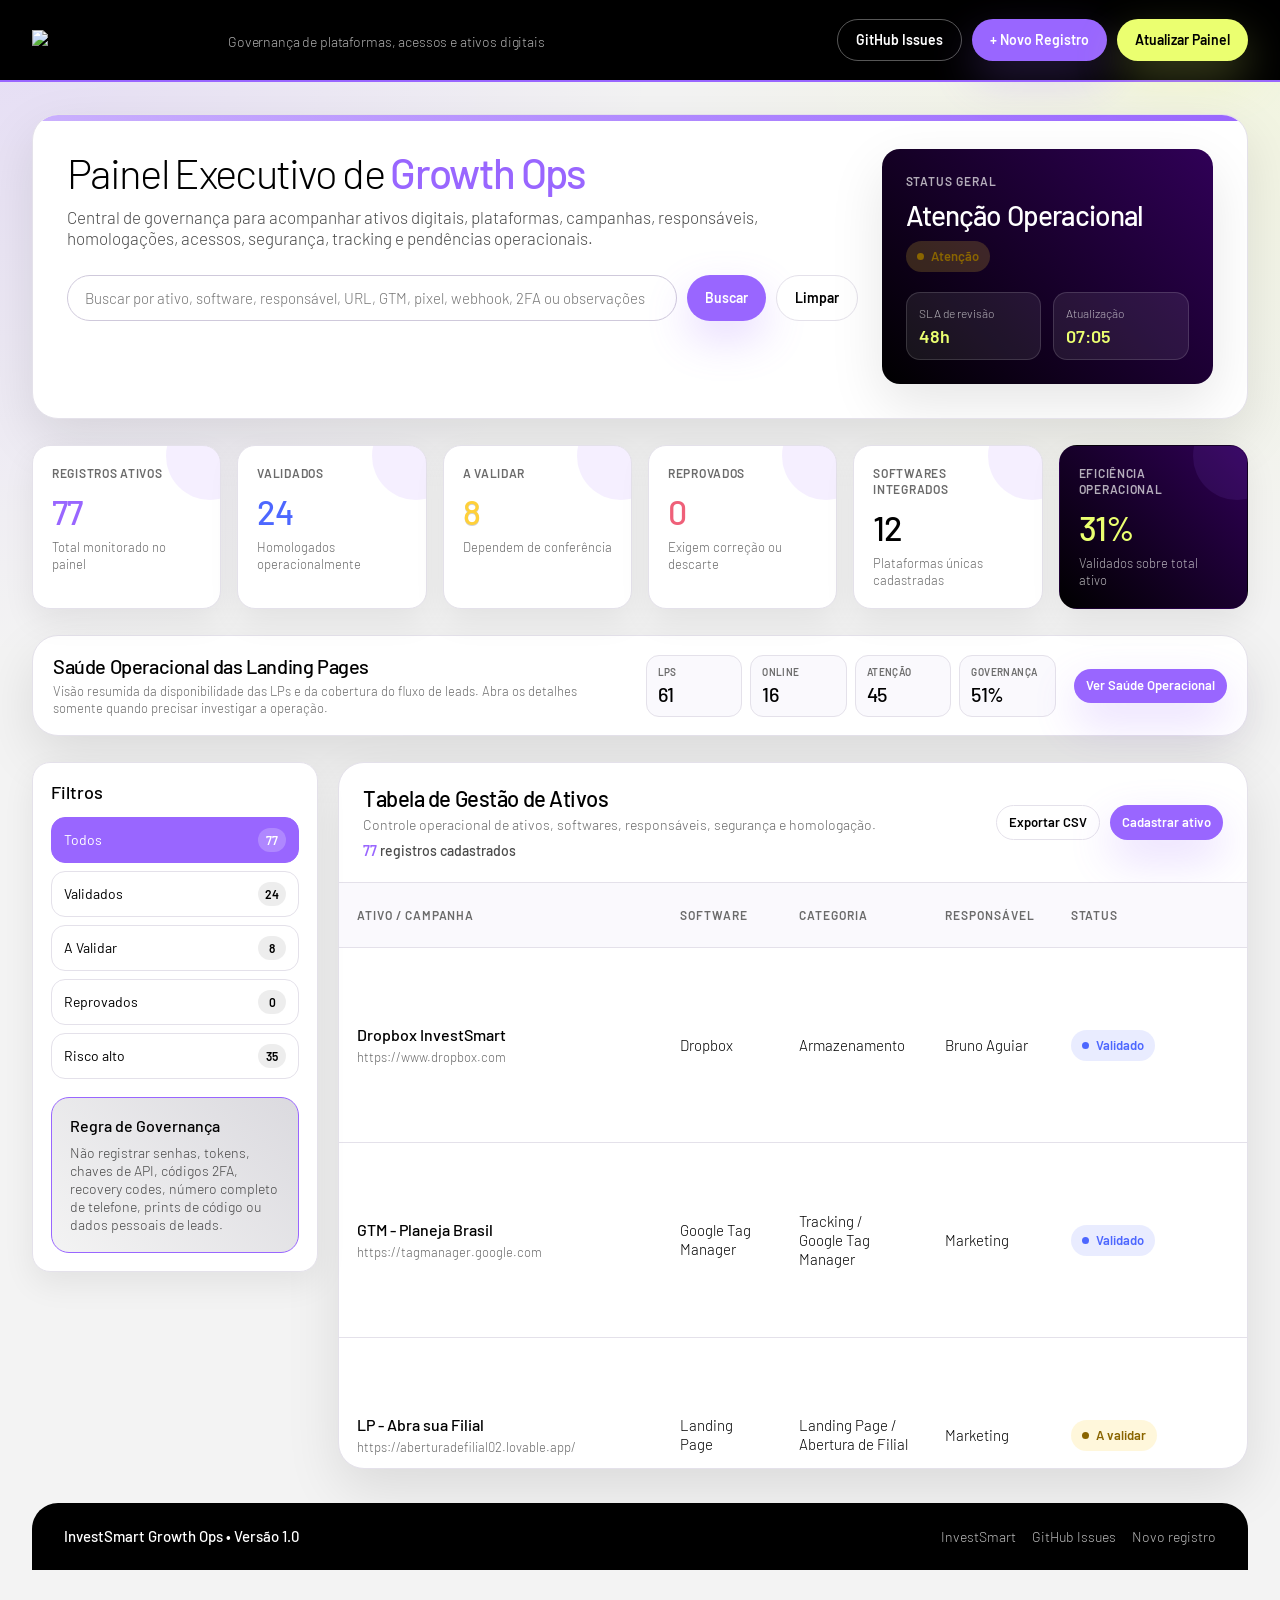
==== commit 93ad59bc: "Growth Ops: consolida 61 LPs e corrige carregamento do painel" ====
--- a/index.html
+++ b/index.html
@@ -3007,22 +3007,12 @@
 
         return;
       } catch (error) {
-        console.warn('Não foi possível carregar a base oficial. Usando cache local ou dados iniciais.', error);
-
-        try {
-          const stored = localStorage.getItem(storageKey);
-          records = stored ? JSON.parse(stored) : defaultRecords();
-        } catch (storageError) {
-          records = defaultRecords();
-        }
-
-        persistRecords();
+        console.error('Falha ao carregar a base oficial.', error);
+        records = [];
         renderTable();
         await loadHealthData(false);
-
-        if (showMessage) {
-          alert('Painel atualizado com os dados disponíveis localmente.');
-        }
+        const message = 'ERRO: data/registros.json não pôde ser carregado. Cache antigo foi bloqueado para evitar dados incorretos.';
+        if (showMessage) alert(message);
       }
     }
 
@@ -3997,7 +3987,10 @@
         lastValidation: document.getElementById('lastValidation').value.trim() || 'A validar',
         obs: document.getElementById('observations').value.trim(),
         next: document.getElementById('nextAction').value.trim() || 'A validar',
-        extra: collectExtraValues(),
+        extra: {
+          ...(existingRecord && existingRecord.extra ? existingRecord.extra : {}),
+          ...collectExtraValues()
+        },
         createdAt: existingRecord?.createdAt || now,
         updatedAt: now
       };
@@ -4109,6 +4102,26 @@
 
     function closeRecordModal() {
       document.getElementById('recordModal').classList.remove('open');
+    }
+
+        async function loadTechnicalDocumentation(record) {
+      const target = document.getElementById('technicalDocumentationContent');
+      if (!target) return;
+      const extra = record.extra || {};
+      const path = extra.documentationPath || (isLandingPageRecord(record) ? `docs/landing-pages/${record.id}.md` : '');
+      if (!path) {
+        target.textContent = 'Documentação técnica não aplicável a este registro.';
+        return;
+      }
+      target.textContent = 'Carregando documentação técnica...';
+      try {
+        const response = await fetch(`${path}?v=${Date.now()}`, { cache: 'no-store' });
+        if (!response.ok) throw new Error(`HTTP ${response.status}`);
+        target.textContent = await response.text();
+      } catch (error) {
+        console.error('Erro ao carregar documentação técnica', error);
+        target.textContent = `Documentação técnica não disponível: ${path}`;
+      }
     }
 
     function openDetails(id) {
@@ -4173,10 +4186,19 @@
             ${detailItem('Próxima ação', record.next || 'A validar', true)}
           </div>
         </div>
+
+        <div class="detail-section">
+          <h3>Documentação técnica completa</h3>
+          <div class="detail-item full">
+            <small>Arquivo técnico</small>
+            <pre id="technicalDocumentationContent" style="white-space:pre-wrap;word-break:break-word;margin:10px 0 0;font:inherit;font-weight:400;line-height:1.55;max-height:55vh;overflow:auto;">Carregando...</pre>
+          </div>
+        </div>
       `;
 
       document.getElementById('detailsDeleteButton').style.display = record.status === 'Reprovado' ? 'inline-flex' : 'none';
       document.getElementById('detailsModal').classList.add('open');
+      loadTechnicalDocumentation(record);
     }
 
     function detailItem(label, value, full = false) {
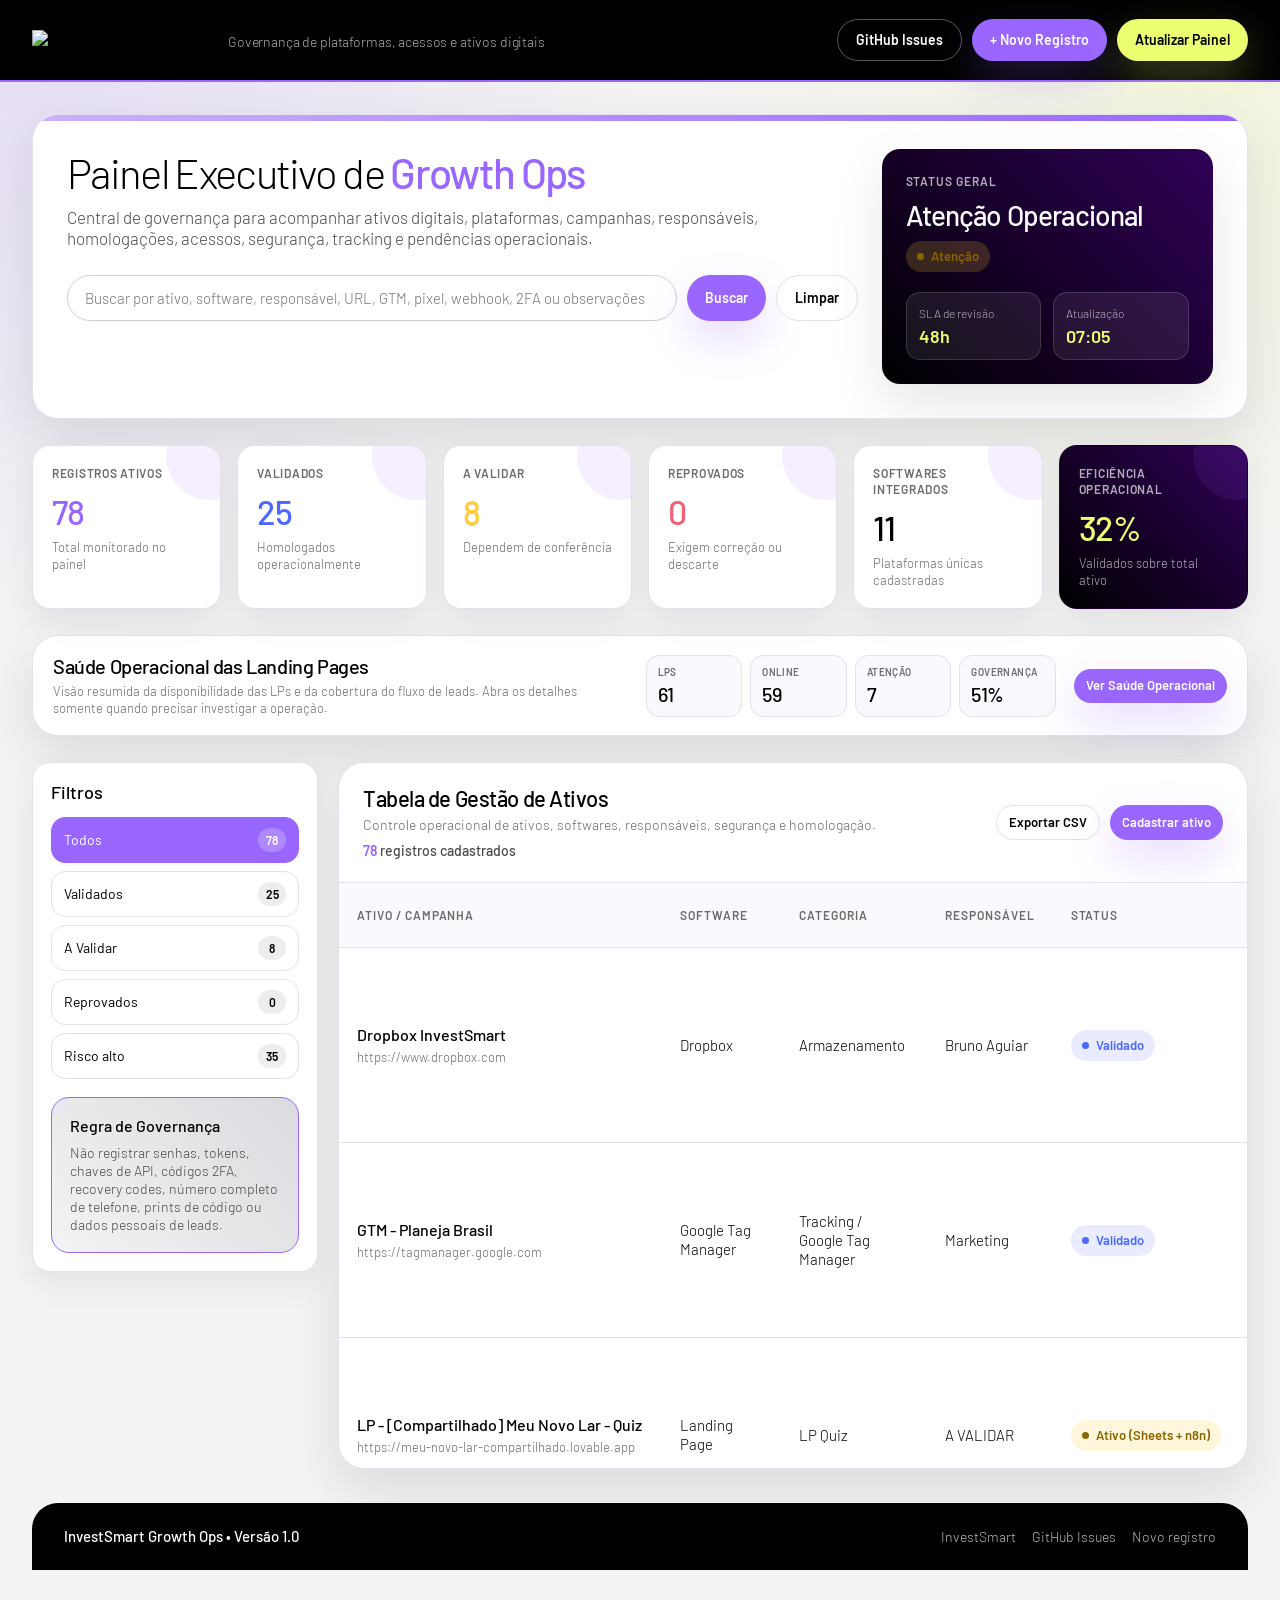
==== commit a53f4001: "Growth Ops: corrige edição de todos os registros" ====
--- a/index.html
+++ b/index.html
@@ -3901,6 +3901,7 @@
 
     function clearForm() {
       document.getElementById('editingId').value = '';
+      configureActionMode(false);
       document.getElementById('assetAction').value = 'Criar';
       document.getElementById('assetSoftware').value = 'Make';
       document.getElementById('assetName').value = '';
@@ -3927,9 +3928,24 @@
       onSoftwareChange(null, false);
     }
 
+    function configureActionMode(isEditing) {
+      const select = document.getElementById('assetAction');
+
+      Array.from(select.options).forEach(option => {
+        if (option.value === 'Criar') {
+          option.disabled = isEditing;
+        }
+      });
+
+      if (isEditing) {
+        select.value = 'Atualizar';
+      }
+    }
+
     function setForm(record) {
       document.getElementById('editingId').value = record.id;
-      document.getElementById('assetAction').value = record.action || 'Atualizar';
+      configureActionMode(true);
+      document.getElementById('assetAction').value = 'Atualizar';
       document.getElementById('assetSoftware').value = record.software || 'Outro';
       document.getElementById('assetName').value = record.ativo || '';
       document.getElementById('assetCategory').value = record.categoria || '';
@@ -3959,13 +3975,19 @@
       const software = document.getElementById('assetSoftware').value;
       const profile = softwareProfiles[software] || softwareProfiles.Outro;
       const editingId = document.getElementById('editingId').value;
+      const selectedAction = document.getElementById('assetAction').value;
+
+      const safeAction =
+        editingId && selectedAction === 'Criar'
+          ? 'Atualizar'
+          : selectedAction;
       const existingRecord = editingId ? records.find(item => item.id === editingId) : null;
       const now = new Date().toISOString();
 
       return {
         schema: 'growth-ops-record-v2',
         id: editingId || cryptoRandomId(),
-        action: document.getElementById('assetAction').value,
+        action: safeAction,
         software,
         ativo: document.getElementById('assetName').value.trim() || software,
         categoria: document.getElementById('assetCategory').value.trim() || profile.category,
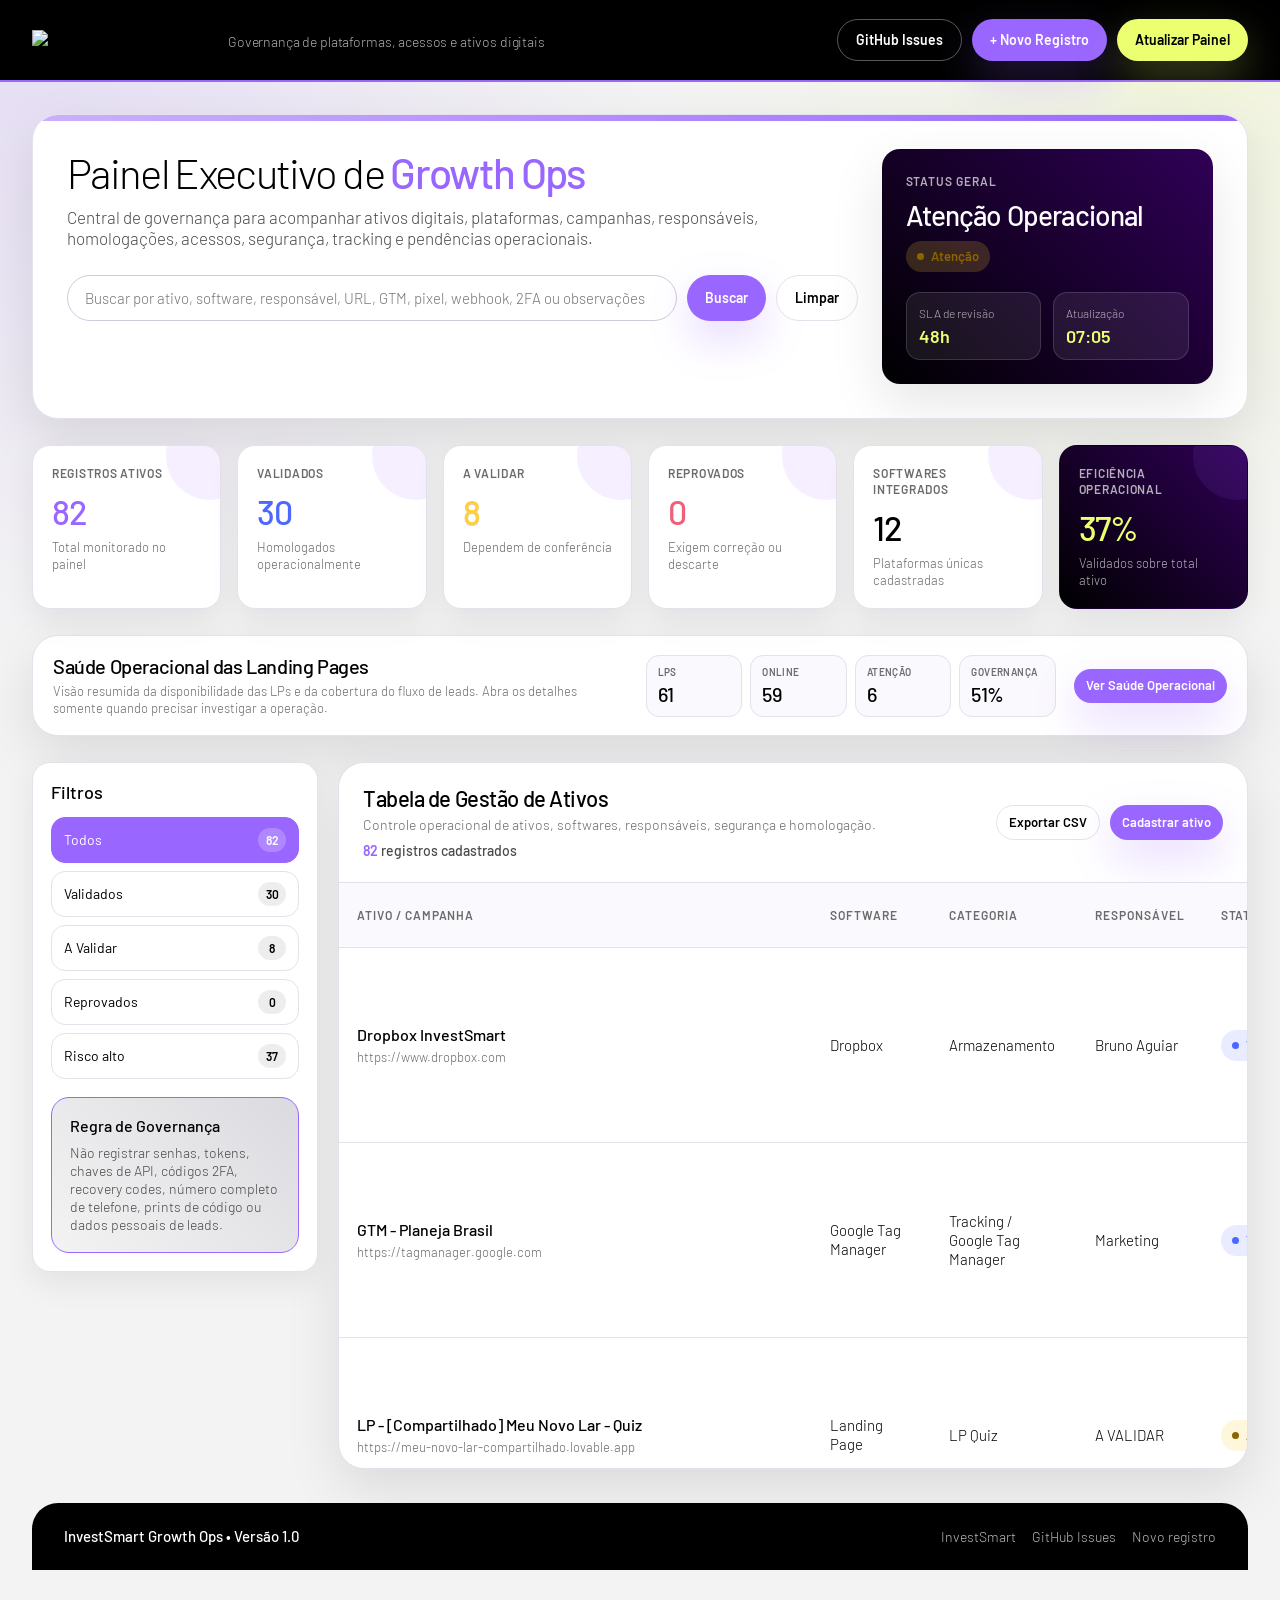
==== commit 4db03b60: "Growth Ops: cadastra conta Gmail operacional" ====
--- a/index.html
+++ b/index.html
@@ -2511,6 +2511,23 @@
     const officialDataPath = 'data/registros.json';
 
     const softwareProfiles = {
+      'Gmail': {
+        category: 'Acesso / E-mail / Google',
+        url: 'https://mail.google.com',
+        description: 'Conta Gmail utilizada para acessos, autenticações, recuperação e operação de plataformas.',
+        fields: [
+          ['accountEmail', 'Conta / E-mail', ''],
+          ['loginUser', 'Usuário / Login', ''],
+          ['loginPassword', 'Senha', ''],
+          ['recoveryEmail', 'E-mail de recuperação', 'A validar'],
+          ['recoveryPhone', 'Telefone de recuperação', 'A validar'],
+          ['accountPurpose', 'Finalidade da conta', 'A validar'],
+          ['connectedPlatforms', 'Plataformas vinculadas', 'A validar'],
+          ['credentialLocation', 'Local seguro da credencial', 'A validar'],
+          ['technicalOwner', 'Responsável técnico', 'A validar']
+        ]
+      },
+
       'Make': {
         category: 'Automação / Integração',
         url: 'https://www.make.com',
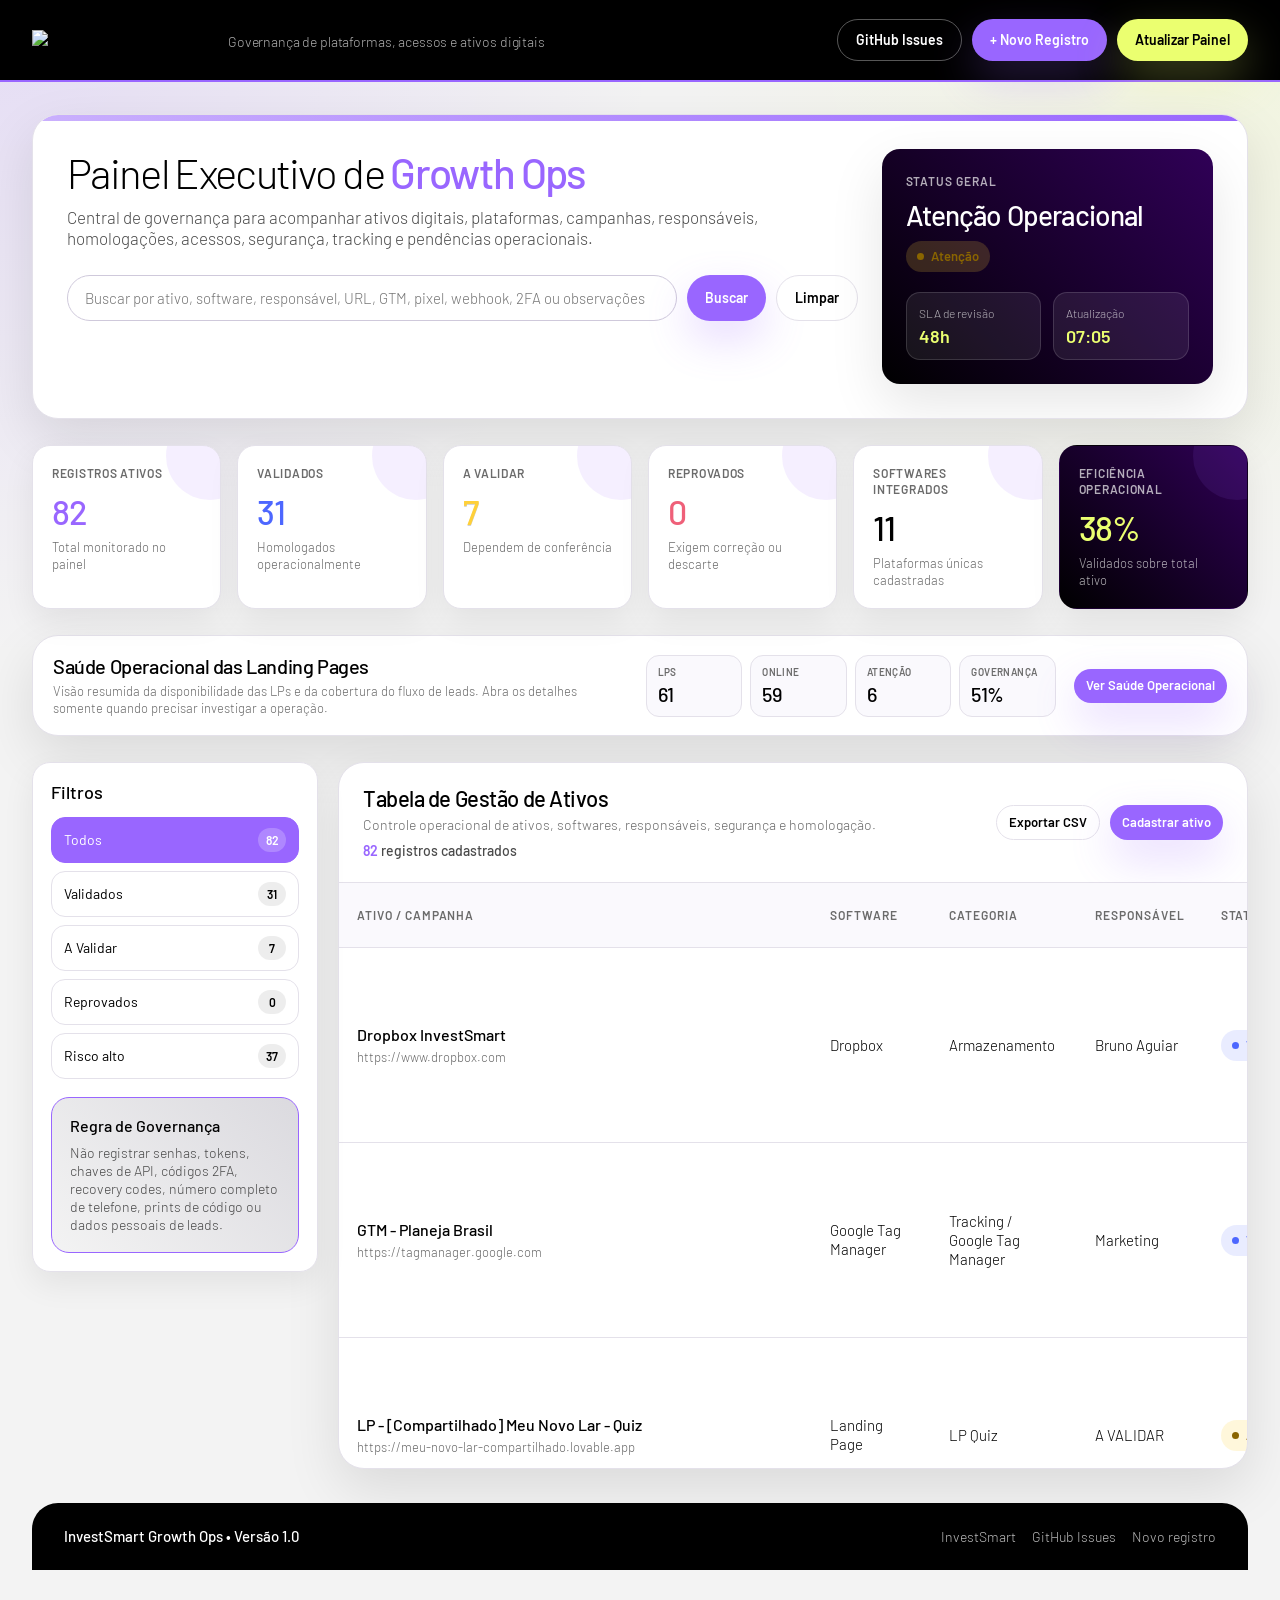
==== commit bbae9fb3: "Growth Ops: preserva software ao editar registros" ====
--- a/index.html
+++ b/index.html
@@ -3959,11 +3959,27 @@
       }
     }
 
+    function ensureSoftwareOption(software) {
+      const select = document.getElementById('assetSoftware');
+      const value = String(software || 'Outro').trim() || 'Outro';
+      const exists = Array.from(select.options).some(option => option.value === value);
+
+      if (!exists) {
+        const option = document.createElement('option');
+        option.value = value;
+        option.textContent = value;
+        select.appendChild(option);
+      }
+
+      return value;
+    }
+
     function setForm(record) {
       document.getElementById('editingId').value = record.id;
       configureActionMode(true);
       document.getElementById('assetAction').value = 'Atualizar';
-      document.getElementById('assetSoftware').value = record.software || 'Outro';
+      const recordSoftware = ensureSoftwareOption(record.software || 'Outro');
+      document.getElementById('assetSoftware').value = recordSoftware;
       document.getElementById('assetName').value = record.ativo || '';
       document.getElementById('assetCategory').value = record.categoria || '';
       document.getElementById('assetOwner').value = record.responsavel || '';
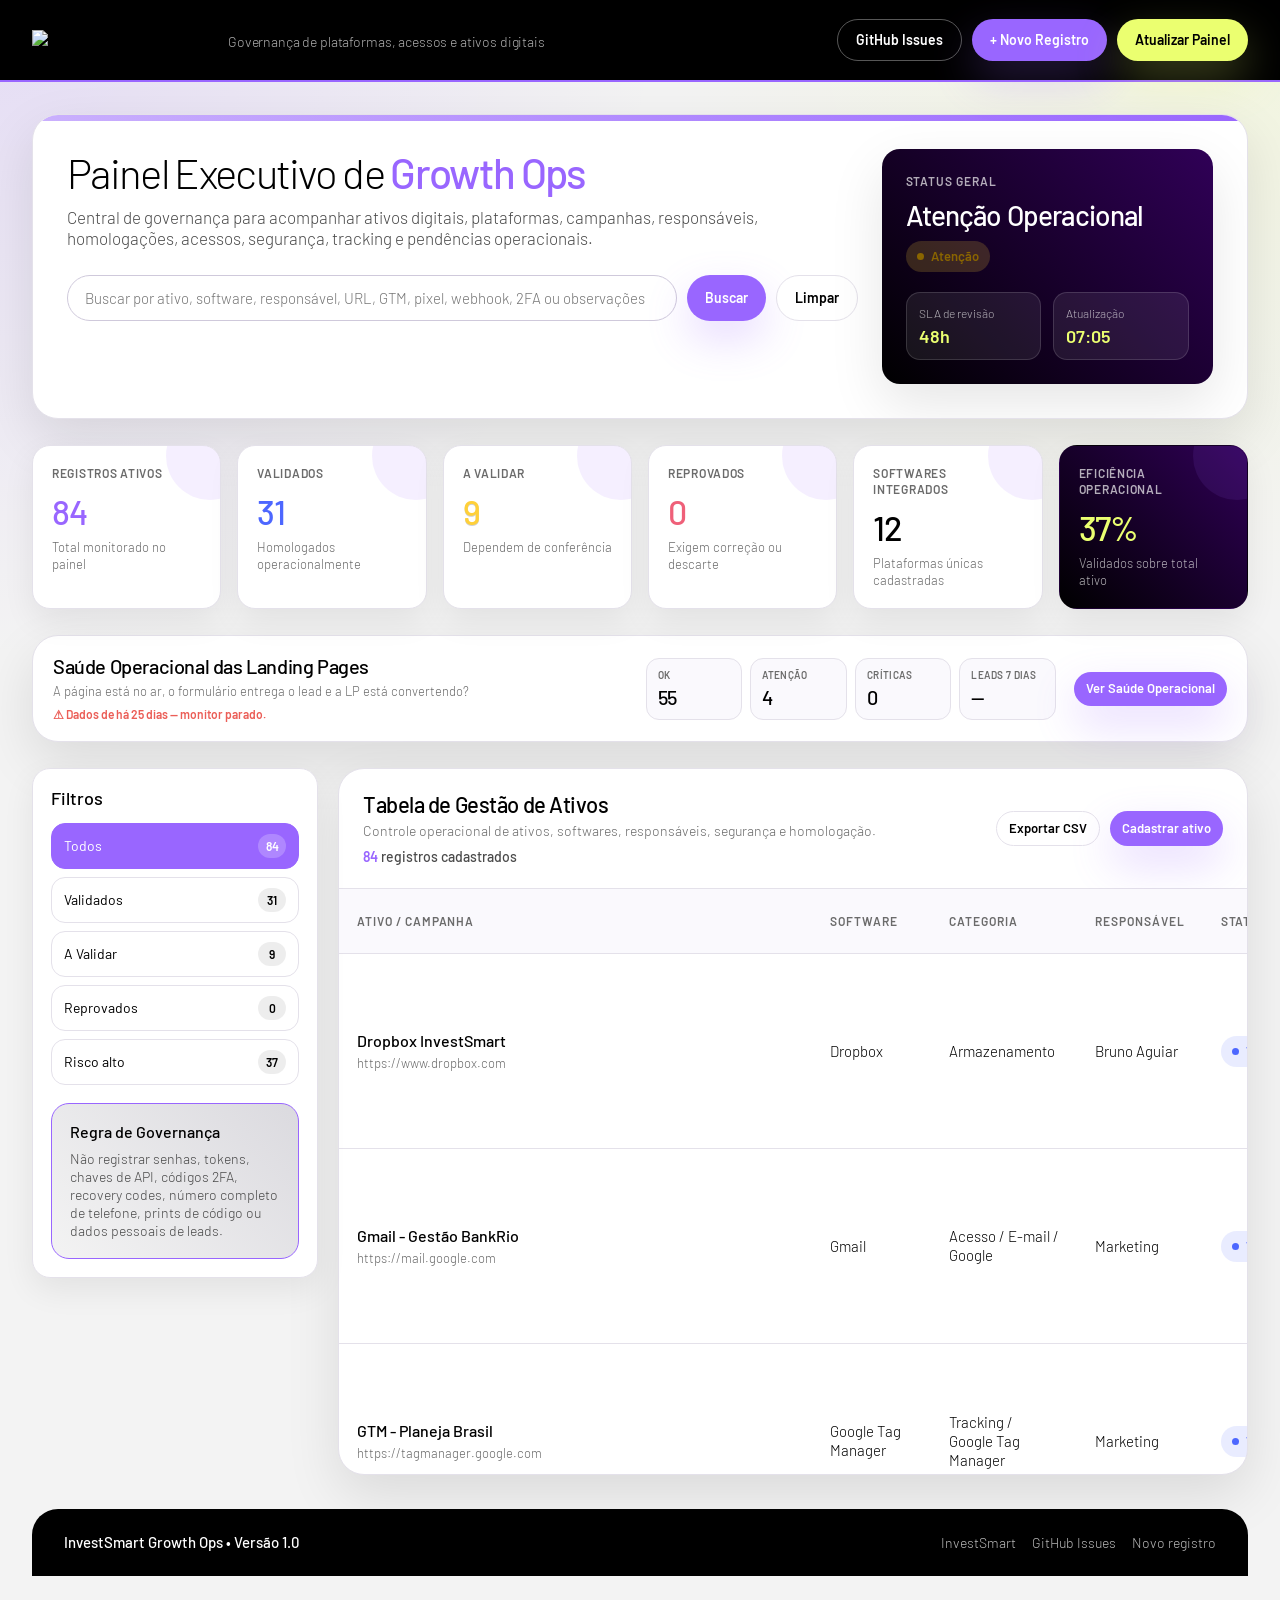
==== commit 208ced6d: "Health Check v2: saúde da página, envio simulado do formulário e conversão real - Corrige workflow q" ====
--- a/index.html
+++ b/index.html
@@ -1248,6 +1248,71 @@
       line-height: 18px;
     }
 
+    /* ---- Saúde Operacional v2 ---- */
+    .hc-fresh-inline { display: block; margin-top: 6px; font-size: 12px; font-weight: 600; }
+    .hc-fresh-inline.hc-stale { color: var(--is-red); }
+    .hc-fresh-inline.hc-fresh { color: var(--text-muted); }
+
+    .hc-freshness {
+      margin: 0 0 16px;
+      padding: 10px 14px;
+      border-radius: 12px;
+      font-size: 13px;
+      line-height: 18px;
+    }
+    .hc-freshness.hc-fresh { background: rgba(77, 103, 255, 0.08); color: #2b3a99; }
+    .hc-freshness.hc-stale { background: rgba(235, 94, 87, 0.14); color: #8f2520; border: 1px solid rgba(235, 94, 87, 0.4); }
+    .hc-freshness a { color: inherit; font-weight: 600; }
+
+    .hc-filter { display: inline-flex; border: 1px solid rgba(0, 0, 0, 0.12); border-radius: 999px; overflow: hidden; }
+    .hc-filter button {
+      border: 0; background: transparent; padding: 7px 12px; font: inherit; font-size: 12px; font-weight: 600; cursor: pointer; color: #333;
+    }
+    .hc-filter button.active { background: var(--is-black); color: var(--is-neon); }
+
+    .hc-summary {
+      margin: 0 0 16px;
+      padding: 14px 16px;
+      border-radius: 14px;
+      background: var(--is-private-purple);
+      color: #fff;
+      font-size: 13px;
+      line-height: 20px;
+    }
+    .hc-summary small {
+      display: block; margin-bottom: 6px; color: var(--is-neon); font-size: 11px; font-weight: 700; letter-spacing: .06em; text-transform: uppercase;
+    }
+
+    .hc-table th:nth-child(1), .hc-table td:nth-child(1) { width: 16%; }
+    .hc-table th:nth-child(2), .hc-table td:nth-child(2) { width: 10%; }
+    .hc-table th:nth-child(3), .hc-table td:nth-child(3) { width: 11%; }
+    .hc-table th:nth-child(4), .hc-table td:nth-child(4) { width: 14%; }
+    .hc-table th:nth-child(5), .hc-table td:nth-child(5) { width: 12%; }
+    .hc-table th:nth-child(6), .hc-table td:nth-child(6) { width: 15%; }
+    .hc-table th:nth-child(7), .hc-table td:nth-child(7) { width: 22%; }
+    .hc-table td:nth-child(2), .hc-table td:nth-child(8) { font-family: inherit; font-size: inherit; }
+    .hc-table td { vertical-align: top; }
+    .hc-table tr.hc-row-critical td:first-child { box-shadow: inset 4px 0 0 var(--is-red); }
+    .hc-table tr.hc-row-attention td:first-child { box-shadow: inset 4px 0 0 var(--is-yellow); }
+
+    .hc-sub { margin-top: 5px; color: var(--text-muted); font-size: 12px; line-height: 16px; overflow-wrap: anywhere; }
+    .hc-strong { color: var(--text, #111); font-weight: 600; }
+    .hc-up { color: #1d7a46; font-weight: 700; }
+    .hc-down { color: var(--is-red); font-weight: 700; }
+    .hc-link { color: var(--text-muted); font-size: 12px; overflow-wrap: anywhere; text-decoration: none; }
+    .hc-link:hover { text-decoration: underline; }
+
+    .hc-spark { display: flex; align-items: flex-end; gap: 2px; height: 22px; margin-top: 6px; }
+    .hc-spark i { flex: 1; min-width: 3px; background: var(--is-purple); border-radius: 2px 2px 0 0; opacity: .85; }
+    .hc-spark i.zero { background: rgba(0, 0, 0, 0.12); }
+
+    .hc-reasons { margin: 0; padding-left: 16px; font-size: 12px; line-height: 17px; }
+    .hc-reasons li { margin-bottom: 4px; }
+    .hc-reasons li.hc-critical { color: #8f2520; }
+    .hc-reasons li.hc-attention { color: #6b5000; }
+    .hc-reasons li.hc-ok, .hc-reasons li.hc-neutral { color: var(--text-muted); }
+
+
     .workspace {
       display: grid;
       grid-template-columns: 286px 1fr;
@@ -2034,27 +2099,27 @@
       <div class="health-launch-copy">
         <h2>Saúde Operacional das Landing Pages</h2>
         <p>
-          Visão resumida da disponibilidade das LPs e da cobertura do fluxo de leads.
-          Abra os detalhes somente quando precisar investigar a operação.
+          A página está no ar, o formulário entrega o lead e a LP está convertendo?
+          <span id="healthCompactFreshness" class="hc-fresh-inline">Carregando…</span>
         </p>
       </div>
 
       <div class="health-launch-metrics">
         <div class="health-launch-metric">
-          <small>LPs</small>
-          <strong id="healthCompactTotal">0</strong>
-        </div>
-        <div class="health-launch-metric">
-          <small>Online</small>
-          <strong id="healthCompactOnline">—</strong>
+          <small>OK</small>
+          <strong id="healthCompactOk">—</strong>
         </div>
         <div class="health-launch-metric">
           <small>Atenção</small>
-          <strong id="healthCompactAttention">0</strong>
+          <strong id="healthCompactAttention">—</strong>
         </div>
         <div class="health-launch-metric">
-          <small>Governança</small>
-          <strong id="healthCompactGovernance">0%</strong>
+          <small>Críticas</small>
+          <strong id="healthCompactCritical">—</strong>
+        </div>
+        <div class="health-launch-metric">
+          <small>Leads 7 dias</small>
+          <strong id="healthCompactLeads">—</strong>
         </div>
       </div>
 
@@ -2072,111 +2137,82 @@
         <div>
           <h2>Saúde Operacional das Landing Pages</h2>
           <p>
-            Monitoramento técnico das URLs, carregamento de formulários e cobertura documental do fluxo de leads.
-            O teste estrutural é automático. Testes reais de conversão devem ser habilitados de forma controlada para não gerar leads falsos em produção.
+            Cada LP é aberta por um navegador automático, que preenche e envia o formulário em modo simulado: a requisição
+            e os pixels são interceptados, então nenhum lead ou evento chega à produção. Quando a fonte de leads está conectada,
+            o painel também mostra se a LP está convertendo no ritmo normal.
           </p>
         </div>
 
         <div class="health-actions">
           <button class="health-modal-close" type="button" onclick="closeHealthModal()" aria-label="Fechar Saúde Operacional">×</button>
-          <button class="btn btn-soft btn-mini" type="button" onclick="toggleHealthAttention()" id="healthAttentionButton">
-            Mostrar apenas atenção
+          <div class="hc-filter" role="group" aria-label="Filtrar por veredito">
+            <button type="button" class="active" data-hc-filter="todas" onclick="setHealthFilter('todas')">Todas</button>
+            <button type="button" data-hc-filter="critical" onclick="setHealthFilter('critical')">Críticas</button>
+            <button type="button" data-hc-filter="attention" onclick="setHealthFilter('attention')">Atenção</button>
+            <button type="button" data-hc-filter="ok" onclick="setHealthFilter('ok')">OK</button>
+          </div>
+          <button class="btn btn-soft btn-mini health-update-button" type="button" id="healthUpdateButton" onclick="loadHealthData(true)">
+            <span class="health-update-spinner" aria-hidden="true"></span>
+            <span class="health-update-label">Recarregar dados</span>
           </button>
-          <button
-            class="btn btn-neon btn-mini health-update-button"
-            type="button"
-            id="healthUpdateButton"
-            onclick="loadHealthData(true)"
-          >
-            <span class="health-update-spinner" aria-hidden="true"></span>
-            <span class="health-update-label">Atualizar Health Check</span>
-          </button>
+          <a class="btn btn-neon btn-mini" id="healthRunLink" target="_blank" rel="noopener"
+             href="https://github.com/gestaobankrio-code/growth-ops-investsmart/actions/workflows/health-check-growth-ops.yml">
+            Executar agora ↗
+          </a>
         </div>
       </div>
 
+      <div class="hc-freshness" id="healthFreshness">Carregando dados do Health Check…</div>
+
       <div class="health-metrics-grid">
+        <div class="health-metric health-metric-blue">
+          <small>OK</small>
+          <strong id="healthMetricOk">—</strong>
+          <p>No ar, enviando lead e convertendo</p>
+        </div>
+        <div class="health-metric health-metric-yellow">
+          <small>Atenção</small>
+          <strong id="healthMetricAttention">—</strong>
+          <p>Lentidão, tracking, queda ou teste inconclusivo</p>
+        </div>
+        <div class="health-metric health-metric-pink">
+          <small>Críticas</small>
+          <strong id="healthMetricCritical">—</strong>
+          <p>Fora do ar, em branco ou perdendo leads</p>
+        </div>
+        <div class="health-metric">
+          <small>Formulário entrega lead</small>
+          <strong id="healthMetricSending">—</strong>
+          <p>Envio simulado chegou a um destino real</p>
+        </div>
         <div class="health-metric health-metric-purple">
-          <small>LPs monitoradas</small>
-          <strong id="healthMetricTotal">0</strong>
-          <p>Landing Pages mapeadas</p>
+          <small>Convertendo</small>
+          <strong id="healthMetricConverting">—</strong>
+          <p id="healthMetricConvertingNote">LPs com fonte de leads conectada</p>
         </div>
-
-        <div class="health-metric health-metric-blue">
-          <small>URLs online</small>
-          <strong id="healthMetricOnline">—</strong>
-          <p>Resposta técnica disponível</p>
-        </div>
-
-        <div class="health-metric">
-          <small>Formulários detectados</small>
-          <strong id="healthMetricForms">—</strong>
-          <p>Teste estrutural automatizado</p>
-        </div>
-
-        <div class="health-metric health-metric-yellow">
-          <small>Fluxos documentados</small>
-          <strong id="healthMetricFlows">0</strong>
-          <p>Destino de lead identificado</p>
-        </div>
-
-        <div class="health-metric health-metric-pink">
-          <small>Em atenção</small>
-          <strong id="healthMetricAttention">0</strong>
-          <p>Falha ou lacuna operacional</p>
-        </div>
-
         <div class="health-metric health-metric-dark">
-          <small>Índice de Governança</small>
-          <strong id="healthMetricGovernance">0%</strong>
-          <p>Cobertura documental das LPs</p>
+          <small>Leads 7 dias</small>
+          <strong id="healthMetricLeads">—</strong>
+          <p id="healthMetricLeadsNote">Somente das LPs monitoradas</p>
         </div>
       </div>
 
-      <div class="health-summary">
-        <div class="health-summary-text" id="healthSummaryText">Carregando visão das Landing Pages...</div>
-        <div class="health-summary-note" id="healthAutomationStatus">Automação: aguardando dados do GitHub Actions</div>
+      <div class="hc-summary" id="healthSummary">
+        <small id="healthSummaryLabel">Resumo</small>
+        <div id="healthSummaryText">Carregando…</div>
       </div>
 
-      <div class="health-scan-panel" id="healthScanPanel" aria-live="polite">
-        <div class="health-scan-top">
-          <div>
-            <div class="health-scan-kicker" id="healthScanKicker">Validação em andamento</div>
-            <div class="health-scan-current" id="healthScanCurrent">Preparando verificação...</div>
-            <div class="health-scan-step" id="healthScanStep">Carregando inventário de Landing Pages</div>
-          </div>
-
-          <div class="health-scan-counter">
-            <span id="healthScanCounter">0/0</span>
-            <small>LPs verificadas</small>
-          </div>
-        </div>
-
-        <div class="health-scan-progress-track" aria-label="Progresso da validação">
-          <div class="health-scan-progress" id="healthScanProgress"></div>
-        </div>
-
-        <div class="health-scan-stages">
-          <div class="health-scan-stage" id="healthStageUrl">1. URL / HTTP</div>
-          <div class="health-scan-stage" id="healthStageForm">2. Formulário</div>
-          <div class="health-scan-stage" id="healthStageFlow">3. Destino do lead</div>
-          <div class="health-scan-stage" id="healthStageStatus">4. Saúde técnica</div>
-        </div>
-
-        <div class="health-scan-log" id="healthScanLog"></div>
-      </div>
-
       <div class="health-scroll">
-        <table class="health-table">
+        <table class="health-table hc-table">
           <thead>
             <tr>
               <th>Landing Page</th>
-              <th>URL</th>
-              <th>Formulário</th>
-              <th>Destino do Lead</th>
-              <th>Teste Estrutural</th>
-              <th>Conversão Real</th>
-              <th>Saúde Técnica</th>
-              <th>Última Checagem</th>
+              <th>Veredito</th>
+              <th>Página</th>
+              <th>Formulário → destino</th>
+              <th>Mensuração</th>
+              <th>Conversão real</th>
+              <th>Diagnóstico</th>
             </tr>
           </thead>
           <tbody id="healthTableBody"></tbody>
@@ -3216,6 +3252,10 @@
       return score;
     }
 
+    let healthPayload = null;
+    let healthFilter = 'todas';
+    const HEALTH_STALE_HOURS = 10;
+
     function findHealthCheck(record) {
       return healthChecks.find(item => item && item.id === record.id) || null;
     }
@@ -3224,146 +3264,252 @@
       return `<span class="health-badge health-${type}">${escapeHtml(label)}</span>`;
     }
 
-    function healthStatusType(status) {
-      const normalized = normalizeText(status);
-
-      if (['operacional', 'online', 'ok', 'presente', 'detectado', 'validado'].includes(normalized)) return 'ok';
-      if (['critico', 'offline', 'erro', 'falha', 'nao detectado'].includes(normalized)) return 'critical';
-      if (['atencao', 'a validar', 'parcial', 'nao executado'].includes(normalized)) return 'attention';
-
-      return 'neutral';
-    }
-
-    function derivedTechnicalHealth(record, check) {
-      if (check) {
-        if (check.technicalStatus) return check.technicalStatus;
-        if (check.online === false) return 'Crítico';
-        if (check.online === true && check.formDetected === false) return 'Atenção';
-        if (check.online === true && check.formDetected === true && hasDocumentedFlow(record)) return 'Operacional';
-      }
-
-      if (!/^https?:\/\//i.test(String(record.url || ''))) return 'Atenção';
-      if (recordFormProvider(record) === 'A validar') return 'Atenção';
-      if (!hasDocumentedFlow(record)) return 'Atenção';
-
-      return 'A validar';
+    function healthRelative(iso) {
+      if (!iso) return '—';
+      const diff = Date.now() - new Date(iso).getTime();
+      if (Number.isNaN(diff)) return '—';
+      const minutes = Math.round(diff / 60000);
+      if (minutes < 1) return 'agora';
+      if (minutes < 60) return `há ${minutes} min`;
+      const hours = Math.round(minutes / 60);
+      if (hours < 48) return `há ${hours} h`;
+      return `há ${Math.round(hours / 24)} dias`;
+    }
+
+    function healthDate(iso) {
+      if (!iso) return '—';
+      return new Date(iso).toLocaleString('pt-BR', { timeZone: 'America/Sao_Paulo', day: '2-digit', month: '2-digit', hour: '2-digit', minute: '2-digit' });
+    }
+
+    /* Normaliza itens v2 e do formato antigo (v1.x) para a mesma forma. */
+    function healthView(record, item) {
+      if (!item) {
+        return { record, item: null, severity: 'neutral', verdict: 'Sem checagem', score: null, reasons: [{ severity: 'neutral', text: 'Ainda não verificada pelo Health Check.' }] };
+      }
+      if (item.verdict) {
+        return { record, item, severity: item.severity, verdict: item.verdict, score: item.score, reasons: item.reasons || [] };
+      }
+      const legacy = normalizeText(item.technicalStatus);
+      const severity = legacy === 'operacional' ? 'ok' : legacy === 'critico' ? 'critical' : legacy === 'atencao' ? 'attention' : 'neutral';
+      return {
+        record,
+        item,
+        severity,
+        verdict: severity === 'ok' ? 'OK' : item.technicalStatus || 'A validar',
+        score: null,
+        reasons: [{ severity: severity === 'ok' ? 'ok' : severity, text: item.note || 'Checagem no formato antigo (só disponibilidade e formulário).' }]
+      };
+    }
+
+    function healthViews() {
+      const lps = landingPageRecords();
+      const ids = new Set(lps.map(record => record.id));
+      const views = lps.map(record => healthView(record, findHealthCheck(record)));
+      // LPs checadas que não estão mais no inventário (ex.: renomeadas)
+      healthChecks.filter(item => item && !ids.has(item.id)).forEach(item => {
+        views.push(healthView({ id: item.id, ativo: item.ativo, url: item.url, categoria: '' }, item));
+      });
+      const order = { critical: 0, attention: 1, neutral: 2, ok: 3 };
+      return views.sort((a, b) => order[a.severity] - order[b.severity] || (a.score ?? 101) - (b.score ?? 101));
+    }
+
+    function healthPageCell(item) {
+      if (!item) return healthBadge('Não checada', 'neutral');
+      const page = item.page || { online: item.online, httpStatus: item.httpStatus };
+      if (page.online === null || page.online === undefined) return healthBadge('Sem URL testável', 'neutral');
+      if (page.online === false) {
+        return `${healthBadge(page.httpStatus ? `HTTP ${page.httpStatus}` : 'Fora do ar', 'critical')}<div class="hc-sub">${escapeHtml(page.error || '')}</div>`;
+      }
+      if (page.rendered === false) return `${healthBadge('Em branco', 'critical')}<div class="hc-sub">${page.textLength || 0} caracteres visíveis</div>`;
+
+      const parts = [];
+      if (page.lcpMs) parts.push(`LCP ${(page.lcpMs / 1000).toFixed(1)} s`);
+      else if (page.loadMs) parts.push(`load ${(page.loadMs / 1000).toFixed(1)} s`);
+      if (page.jsErrors && page.jsErrors.length) parts.push(`${page.jsErrors.length} erro(s) JS`);
+      const slow = (page.lcpMs && page.lcpMs > 4000) || (page.loadMs && page.loadMs > 8000);
+      const type = slow || (page.jsErrors && page.jsErrors.length) ? 'attention' : 'ok';
+      return `${healthBadge(`No ar · ${page.httpStatus || 200}`, type)}<div class="hc-sub">${escapeHtml(parts.join(' · '))}</div>`;
+    }
+
+    function healthFunnelCell(item) {
+      if (!item) return '—';
+      const funnel = item.funnel;
+      if (!funnel) {
+        if (item.online !== true) return '<span class="hc-sub">—</span>';
+        return `${healthBadge(item.formDetected ? 'Formulário visível' : 'Não detectado', item.formDetected ? 'attention' : 'critical')}<div class="hc-sub">Envio não testado (formato antigo)</div>`;
+      }
+      const map = {
+        'Envia lead': 'ok',
+        'Não envia lead': 'critical',
+        'Formulário não alcançado': 'attention',
+        'Não testável': 'neutral',
+        'Não executado': 'neutral'
+      };
+      const type = map[funnel.status] || (String(funnel.status).startsWith('Inconclusivo') ? 'attention' : 'neutral');
+      const inactive = (funnel.endpointProbes || []).find(probe => probe.status === 'Inativo');
+      const destinations = (funnel.destinations || []).join(', ');
+      let sub = destinations ? `→ ${destinations}` : (item.form && item.form.provider) || '';
+      if (inactive) sub = `→ ${inactive.destination}: destino inativo`;
+      if (funnel.status === 'Envia lead' && funnel.successMessage) sub += ' · confirmação exibida';
+      return `${healthBadge(inactive ? 'Destino inativo' : funnel.status, inactive ? 'critical' : type)}<div class="hc-sub">${escapeHtml(sub)}</div>`;
+    }
+
+    function healthTrackingCell(item) {
+      if (!item || !item.tracking) return '<span class="hc-sub">—</span>';
+      if (item.page && (item.page.online !== true || item.page.rendered === false)) return '<span class="hc-sub">—</span>';
+      const t = item.tracking;
+      const installed = [...new Set([...(t.pixels || []), ...(t.tags || [])])];
+      if (t.fbq && !installed.includes('Meta Pixel')) installed.push('Meta Pixel');
+      if (!installed.length) return healthBadge('Nenhum pixel', 'attention');
+      const conversionEvent = (t.submitEvents || []).find(e => /Lead|CompleteRegistration|SubmitApplication|Contact|Schedule|generate_lead|conversion/i.test(e));
+      return `<div class="hc-sub hc-strong">${escapeHtml(installed.join(', '))}</div>` +
+        `<div class="hc-sub">${conversionEvent ? `✓ ${escapeHtml(conversionEvent)} no envio` : 'sem evento de conversão no envio'}</div>`;
+    }
+
+    function healthSparkline(daily) {
+      if (!Array.isArray(daily) || !daily.length) return '';
+      const max = Math.max(1, ...daily);
+      return `<div class="hc-spark" title="Leads por dia (14 dias)">${daily.map(value =>
+        `<i style="height:${Math.max(8, Math.round((value / max) * 100))}%" class="${value ? '' : 'zero'}"></i>`).join('')}</div>`;
+    }
+
+    function healthConversionCell(item) {
+      const c = item && item.conversion;
+      if (!c) return '<span class="hc-sub">Não monitorada</span>';
+      const type = c.severity || 'neutral';
+      if (c.leads7d === null || c.leads7d === undefined) {
+        return `${healthBadge(c.status || 'Não monitorada', 'neutral')}<div class="hc-sub">${escapeHtml(c.reason || '')}</div>`;
+      }
+      const trend = typeof c.trendPct === 'number' ? ` <span class="${c.trendPct < 0 ? 'hc-down' : 'hc-up'}">${c.trendPct >= 0 ? '+' : ''}${c.trendPct}%</span>` : '';
+      return `${healthBadge(c.status, type)}
+        <div class="hc-sub hc-strong">${c.leads24h ?? '—'} em 24 h · ${c.leads7d} em 7 dias${trend}</div>
+        <div class="hc-sub">Último lead: ${escapeHtml(healthRelative(c.lastLeadAt))}${c.sharedSource ? ' · planilha compartilhada' : ''}</div>
+        ${healthSparkline(c.daily)}`;
+    }
+
+    function healthDiagnosisCell(view) {
+      const problems = view.reasons.filter(reason => reason.severity !== 'ok');
+      const list = (problems.length ? problems : view.reasons).slice(0, 3);
+      return `<ul class="hc-reasons">${list.map(reason =>
+        `<li class="hc-${reason.severity}">${escapeHtml(reason.text)}</li>`).join('')}</ul>`;
+    }
+
+    function renderHealthFreshness() {
+      const box = document.getElementById('healthFreshness');
+      const inline = document.getElementById('healthCompactFreshness');
+      const generatedAt = healthPayload && healthPayload.generatedAt;
+      const hours = generatedAt ? (Date.now() - new Date(generatedAt).getTime()) / 3600000 : null;
+      const runLink = healthPayload && healthPayload.runUrl
+        ? ` · <a href="${escapeHtml(healthPayload.runUrl)}" target="_blank" rel="noopener">ver execução</a>` : '';
+
+      let html;
+      let state;
+      if (!generatedAt) {
+        state = 'stale';
+        html = '<strong>Sem dados do Health Check.</strong> A automação ainda não rodou ou o arquivo não pôde ser lido.';
+      } else if (hours > HEALTH_STALE_HOURS) {
+        state = 'stale';
+        html = `<strong>⚠ Monitor parado:</strong> última execução ${escapeHtml(healthRelative(generatedAt))} (${escapeHtml(healthDate(generatedAt))}). ` +
+          'O estado abaixo pode não refletir as LPs hoje — verifique a aba Actions.' + runLink;
+      } else {
+        state = 'fresh';
+        html = `Atualizado ${escapeHtml(healthRelative(generatedAt))} (${escapeHtml(healthDate(generatedAt))}) · roda a cada 4 h${runLink}`;
+      }
+      if (healthPayload && healthPayload.schema && !String(healthPayload.schema).includes('v2')) {
+        html += ' · <em>formato antigo: envio de formulário e conversão ainda não testados</em>';
+      }
+
+      if (box) {
+        box.className = `hc-freshness hc-${state}`;
+        box.innerHTML = html;
+      }
+      if (inline) {
+        inline.className = `hc-fresh-inline hc-${state}`;
+        inline.textContent = !generatedAt ? 'Sem dados.' : state === 'stale' ? `⚠ Dados de ${healthRelative(generatedAt)} — monitor parado.` : `Atualizado ${healthRelative(generatedAt)}.`;
+      }
     }
 
     function renderHealthSection() {
-      const allLp = landingPageRecords();
       const tbody = document.getElementById('healthTableBody');
-
       if (!tbody) return;
 
-      const enriched = allLp.map(record => {
-        const check = findHealthCheck(record);
-        return {
-          record,
-          check,
-          technicalHealth: derivedTechnicalHealth(record, check)
-        };
+      const views = healthViews();
+      const count = severity => views.filter(view => view.severity === severity).length;
+      const checked = views.filter(view => view.item);
+      const sending = checked.filter(view => view.item.funnel && view.item.funnel.status === 'Envia lead' &&
+        !(view.item.funnel.endpointProbes || []).some(probe => probe.status === 'Inativo')).length;
+      const funnelTested = checked.filter(view => view.item.funnel && !['Não testável', 'Não executado'].includes(view.item.funnel.status)).length;
+      const monitored = checked.filter(view => view.item.conversion && typeof view.item.conversion.leads7d === 'number');
+      const converting = monitored.filter(view => view.item.conversion.status === 'Convertendo').length;
+      const leads7d = monitored.reduce((total, view) => total + view.item.conversion.leads7d, 0);
+      const hasData = checked.length > 0;
+
+      const set = (id, value) => { const el = document.getElementById(id); if (el) el.textContent = value; };
+      set('healthMetricOk', hasData ? count('ok') : '—');
+      set('healthMetricAttention', hasData ? count('attention') : '—');
+      set('healthMetricCritical', hasData ? count('critical') : '—');
+      set('healthMetricSending', funnelTested ? `${sending}/${funnelTested}` : '—');
+      set('healthMetricConverting', monitored.length ? `${converting}/${monitored.length}` : '—');
+      set('healthMetricConvertingNote', monitored.length ? `de ${monitored.length} LPs com fonte de leads conectada` : 'Conecte as fontes de leads para medir');
+      set('healthMetricLeads', monitored.length ? leads7d : '—');
+      set('healthCompactOk', hasData ? count('ok') : '—');
+      set('healthCompactAttention', hasData ? count('attention') : '—');
+      set('healthCompactCritical', hasData ? count('critical') : '—');
+      set('healthCompactLeads', monitored.length ? leads7d : '—');
+
+      const summary = healthPayload && healthPayload.summary;
+      set('healthSummaryLabel', summary && summary.ai ? `Resumo da IA · ${summary.ai.model || ''}` : 'Resumo');
+      const summaryText = document.getElementById('healthSummaryText');
+      if (summaryText) {
+        const text = summary ? (summary.ai ? summary.ai.text : summary.rules) :
+          hasData ? `${count('ok')} OK, ${count('attention')} em atenção e ${count('critical')} críticas.` : 'Sem dados do Health Check.';
+        summaryText.innerHTML = escapeHtml(text).replace(/\n/g, '<br>');
+      }
+
+      document.querySelectorAll('[data-hc-filter]').forEach(button => {
+        button.classList.toggle('active', button.dataset.hcFilter === healthFilter);
       });
 
-      const rows = enriched.filter(item => {
-        if (!healthAttentionOnly) return true;
-        return item.technicalHealth !== 'Operacional';
-      });
-
-      const onlineCount = healthChecks.length
-        ? allLp.filter(record => findHealthCheck(record)?.online === true).length
-        : null;
-
-      const formDetectedCount = healthChecks.length
-        ? allLp.filter(record => findHealthCheck(record)?.formDetected === true).length
-        : null;
-
-      const flowCount = allLp.filter(hasDocumentedFlow).length;
-      const attentionCount = enriched.filter(item => item.technicalHealth !== 'Operacional').length;
-      const governance = allLp.length
-        ? Math.round(allLp.reduce((total, record) => total + governanceScoreForRecord(record), 0) / allLp.length)
-        : 0;
-
-      document.getElementById('healthMetricTotal').textContent = allLp.length;
-      document.getElementById('healthMetricOnline').textContent = onlineCount === null ? '—' : onlineCount;
-      document.getElementById('healthMetricForms').textContent = formDetectedCount === null ? '—' : formDetectedCount;
-      document.getElementById('healthMetricFlows').textContent = `${flowCount}/${allLp.length}`;
-      document.getElementById('healthMetricAttention').textContent = attentionCount;
-      document.getElementById('healthMetricGovernance').textContent = governance + '%';
-
-      const compactTotal = document.getElementById('healthCompactTotal');
-      const compactOnline = document.getElementById('healthCompactOnline');
-      const compactAttention = document.getElementById('healthCompactAttention');
-      const compactGovernance = document.getElementById('healthCompactGovernance');
-
-      if (compactTotal) compactTotal.textContent = allLp.length;
-      if (compactOnline) compactOnline.textContent = onlineCount === null ? '—' : onlineCount;
-      if (compactAttention) compactAttention.textContent = attentionCount;
-      if (compactGovernance) compactGovernance.textContent = governance + '%';
-
-      document.getElementById('healthSummaryText').textContent =
-        healthAttentionOnly
-          ? `${rows.length} Landing Page${rows.length === 1 ? '' : 's'} com atenção, pendência ou sem Health Check conclusivo.`
-          : `${allLp.length} Landing Page${allLp.length === 1 ? '' : 's'} mapeada${allLp.length === 1 ? '' : 's'} no inventário.`;
-
-      document.getElementById('healthAttentionButton').textContent =
-        healthAttentionOnly ? 'Mostrar todas as LPs' : 'Mostrar apenas atenção';
-
+      renderHealthFreshness();
+
+      const rows = views.filter(view => healthFilter === 'todas' || view.severity === healthFilter);
       if (!rows.length) {
-        tbody.innerHTML = `
-          <tr>
-            <td colspan="8" class="health-empty">Nenhuma Landing Page encontrada para esta visão.</td>
-          </tr>
-        `;
+        tbody.innerHTML = '<tr><td colspan="7" class="health-empty">Nenhuma Landing Page nesta visão.</td></tr>';
         return;
       }
 
-      tbody.innerHTML = rows.map(({ record, check, technicalHealth }) => {
-        const provider = check?.formProvider || recordFormProvider(record);
-        const destination = recordLeadDestination(record);
-
-        let urlStatus = 'Documentada';
-        let urlType = 'neutral';
-
-        if (check) {
-          urlStatus = check.online === true ? 'Online' : check.online === false ? 'Offline' : 'A validar';
-          urlType = healthStatusType(urlStatus);
-        }
-
-        const structuralStatus = check
-          ? (check.formDetected === true ? 'Formulário detectado' : check.formDetected === false ? 'Não detectado' : 'A validar')
-          : 'Aguardando automação';
-
-        const structuralType = check
-          ? healthStatusType(check.formDetected === true ? 'Detectado' : check.formDetected === false ? 'Não detectado' : 'A validar')
-          : 'neutral';
-
-        const conversionStatus = check?.conversionTest || 'Não executado';
-        const conversionType = healthStatusType(conversionStatus);
-        const checkedAt = check?.checkedAt || 'Aguardando GitHub Actions';
-
+      tbody.innerHTML = rows.map(view => {
+        const { record, item } = view;
+        const url = (item && item.url) || record.url || '';
+        const since = item && item.verdictSince && item.verdictSince !== item.checkedAt ? ` · desde ${healthRelative(item.verdictSince)}` : '';
         return `
-          <tr data-health-id="${escapeHtml(record.id)}">
+          <tr data-health-id="${escapeHtml(record.id)}" class="hc-row-${view.severity}">
             <td>
               <div class="health-asset">
-                <strong>${escapeHtml(record.ativo)}</strong>
-                <span>${escapeHtml(record.extra?.campaign || record.extra?.variation || record.categoria || '')}</span>
+                <strong>${escapeHtml(String(record.ativo || '').replace(/^LP - /, ''))}</strong>
+                ${/^https?:\/\//.test(url) ? `<a class="hc-link" href="${escapeHtml(url)}" target="_blank" rel="noopener">${escapeHtml(url.replace(/^https?:\/\//, '').replace(/\/$/, ''))}</a>` : '<span>URL não informada</span>'}
               </div>
             </td>
             <td>
-              ${healthBadge(urlStatus, urlType)}
-              <div class="health-asset"><span>${escapeHtml(record.url || 'URL não informada')}</span></div>
+              ${healthBadge(view.verdict, view.severity)}
+              <div class="hc-sub">${view.score !== null && view.score !== undefined ? `Score ${view.score}` : ''}${escapeHtml(since)}</div>
+              <div class="hc-sub">${item ? escapeHtml(healthRelative(item.checkedAt)) : ''}</div>
             </td>
-            <td>${escapeHtml(provider)}</td>
-            <td>${escapeHtml(destination)}</td>
-            <td>${healthBadge(structuralStatus, structuralType)}</td>
-            <td>${healthBadge(conversionStatus, conversionType)}</td>
-            <td>${healthBadge(technicalHealth, healthStatusType(technicalHealth))}</td>
-            <td>${escapeHtml(checkedAt)}</td>
+            <td>${healthPageCell(item)}</td>
+            <td>${healthFunnelCell(item)}</td>
+            <td>${healthTrackingCell(item)}</td>
+            <td>${healthConversionCell(item)}</td>
+            <td>${healthDiagnosisCell(view)}</td>
           </tr>
         `;
       }).join('');
     }
 
+    function setHealthFilter(filter) {
+      healthFilter = filter;
+      renderHealthSection();
+    }
+
     function openHealthModal() {
       const modal = document.getElementById('healthModal');
       if (!modal) return;
@@ -3385,327 +3531,32 @@
       document.body.classList.remove('health-modal-open');
     }
 
-    function toggleHealthAttention() {
-      healthAttentionOnly = !healthAttentionOnly;
-      renderHealthSection();
-    }
-
-    function healthSleep(ms) {
-      return new Promise(resolve => setTimeout(resolve, ms));
-    }
-
-    function resetHealthStages() {
-      ['healthStageUrl', 'healthStageForm', 'healthStageFlow', 'healthStageStatus'].forEach(id => {
-        const stage = document.getElementById(id);
-        if (stage) {
-          stage.classList.remove('active', 'done');
-        }
-      });
-    }
-
-    function setHealthStage(stageId) {
-      const order = ['healthStageUrl', 'healthStageForm', 'healthStageFlow', 'healthStageStatus'];
-      const currentIndex = order.indexOf(stageId);
-
-      order.forEach((id, index) => {
-        const stage = document.getElementById(id);
-        if (!stage) return;
-
-        stage.classList.toggle('active', index === currentIndex);
-        stage.classList.toggle('done', index < currentIndex);
-      });
-    }
-
-    function clearHealthRowHighlights() {
-      document.querySelectorAll('.health-table tbody tr').forEach(row => {
-        row.classList.remove('health-row-scanning');
-      });
-    }
-
-    function healthRowById(recordId) {
-      return [...document.querySelectorAll('.health-table tbody tr')].find(
-        row => row.dataset.healthId === String(recordId || '')
-      ) || null;
-    }
-
-    function highlightHealthRow(recordId) {
-      clearHealthRowHighlights();
-
-      const row = healthRowById(recordId);
-
-      if (row) {
-        row.classList.add('health-row-scanning');
-        row.scrollIntoView({ block: 'nearest', behavior: 'smooth' });
-      }
-
-      return row;
-    }
-
-    function finishHealthRow(recordId) {
-      const row = healthRowById(recordId);
-      if (!row) return;
-
-      row.classList.remove('health-row-scanning');
-      row.classList.add('health-row-complete');
-
-      setTimeout(() => {
-        row.classList.remove('health-row-complete');
-      }, 700);
-    }
-
-    function addHealthScanLog(item, record) {
-      const log = document.getElementById('healthScanLog');
-      if (!log) return;
-
-      const status = item?.technicalStatus || derivedTechnicalHealth(record, item);
-      const normalized = normalizeText(status);
-      const stateClass =
-        normalized === 'critico'
-          ? 'critical'
-          : normalized === 'atencao'
-            ? 'warning'
-            : '';
-
-      const icon =
-        stateClass === 'critical'
-          ? '!'
-          : stateClass === 'warning'
-            ? '•'
-            : '✓';
-
-      const provider = item?.formProvider || recordFormProvider(record);
-
-      const onlineText =
-        item?.online === true
-          ? `HTTP ${item.httpStatus || 200}`
-          : item?.online === false
-            ? `Offline${item.httpStatus ? ` • HTTP ${item.httpStatus}` : ''}`
-            : 'URL documentada';
-
-      const entry = document.createElement('div');
-      entry.className = `health-scan-log-item ${stateClass}`.trim();
-      entry.innerHTML = `
-        <span class="health-scan-log-icon">${escapeHtml(icon)}</span>
-        <span>${escapeHtml(record.ativo)} • ${escapeHtml(onlineText)} • ${escapeHtml(provider)}</span>
-        <span class="health-scan-log-status">${escapeHtml(status)}</span>
-      `;
-
-      log.prepend(entry);
-
-      while (log.children.length > 5) {
-        log.removeChild(log.lastElementChild);
-      }
-    }
-
-    async function runHealthValidationAnimation(items = [], mode = 'live') {
-      const panel = document.getElementById('healthScanPanel');
-      const progress = document.getElementById('healthScanProgress');
-      const current = document.getElementById('healthScanCurrent');
-      const step = document.getElementById('healthScanStep');
-      const counter = document.getElementById('healthScanCounter');
-      const kicker = document.getElementById('healthScanKicker');
-      const log = document.getElementById('healthScanLog');
-
-      if (!panel || !progress || !current || !step || !counter || !kicker) return;
-
-      const lps = landingPageRecords();
-
-      panel.classList.remove('completed');
-      panel.classList.add('active');
-      progress.style.width = '0%';
-      current.textContent = 'Preparando verificação...';
-      step.textContent = 'Carregando inventário de Landing Pages';
-      counter.textContent = `0/${lps.length}`;
-      kicker.textContent = mode === 'live' ? 'Validação em andamento' : 'Demonstração da validação';
-
-      if (log) log.innerHTML = '';
-
-      resetHealthStages();
-      clearHealthRowHighlights();
-
-      if (!lps.length) {
-        current.textContent = 'Nenhuma Landing Page mapeada';
-        step.textContent = 'Não há ativos para verificar.';
-        panel.classList.add('completed');
-        return;
-      }
-
-      for (let index = 0; index < lps.length; index++) {
-        const record = lps[index];
-        const item = items.find(check => check && check.id === record.id) || null;
-
-        highlightHealthRow(record.id);
-
-        current.textContent = record.ativo;
-        counter.textContent = `${index + 1}/${lps.length}`;
-
-        setHealthStage('healthStageUrl');
-        step.textContent = 'Conectando à página e verificando resposta HTTP...';
-        await healthSleep(95);
-
-        if (item?.online === false) {
-          step.textContent = `Falha de disponibilidade${item.httpStatus ? ` • HTTP ${item.httpStatus}` : ''}`;
-        } else if (item?.online === true) {
-          step.textContent = `Página disponível${item.httpStatus ? ` • HTTP ${item.httpStatus}` : ' • HTTP 200'}`;
-        } else {
-          step.textContent = 'URL pública identificada no inventário';
-        }
-
-        await healthSleep(90);
-
-        setHealthStage('healthStageForm');
-        step.textContent = 'Inspecionando o DOM e procurando formulário / embed...';
-        await healthSleep(95);
-
-        const provider = item?.formProvider || recordFormProvider(record);
-
-        if (item?.formDetected === false) {
-          step.textContent = 'Formulário não detectado na última verificação';
-        } else if (item?.formDetected === true) {
-          step.textContent = `Formulário detectado • ${provider}`;
-        } else {
-          step.textContent = `Formulário documentado • ${provider}`;
-        }
-
-        await healthSleep(90);
-
-        setHealthStage('healthStageFlow');
-        step.textContent = 'Conferindo destino do lead e documentação do fluxo...';
-        await healthSleep(95);
-
-        const destination = recordLeadDestination(record);
-
-        step.textContent = hasDocumentedFlow(record)
-          ? `Destino documentado • ${destination}`
-          : 'Destino do lead ainda precisa de documentação';
-
-        await healthSleep(90);
-
-        setHealthStage('healthStageStatus');
-        step.textContent = 'Calculando saúde técnica e consolidando resultado...';
-        await healthSleep(100);
-
-        const technicalStatus = item?.technicalStatus || derivedTechnicalHealth(record, item);
-        step.textContent = `Resultado: ${technicalStatus}`;
-
-        addHealthScanLog(item, record);
-
-        const percent = Math.round(((index + 1) / lps.length) * 100);
-        progress.style.width = `${percent}%`;
-
-        finishHealthRow(record.id);
-
-        await healthSleep(80);
-      }
-
-      clearHealthRowHighlights();
-      resetHealthStages();
-
-      ['healthStageUrl', 'healthStageForm', 'healthStageFlow', 'healthStageStatus'].forEach(id => {
-        const stage = document.getElementById(id);
-        if (stage) stage.classList.add('done');
-      });
-
-      progress.style.width = '100%';
-      counter.textContent = `${lps.length}/${lps.length}`;
-      current.textContent = 'Validação concluída';
-
-      step.textContent =
-        mode === 'live'
-          ? 'Resultados sincronizados com o último Health Check disponível.'
-          : 'Animação concluída. A validação técnica real depende do GitHub Actions.';
-
-      kicker.textContent = 'Health Check concluído';
-      panel.classList.add('completed');
-    }
-
     function setHealthUpdateLoading(isLoading) {
       const button = document.getElementById('healthUpdateButton');
       if (!button) return;
-
       const label = button.querySelector('.health-update-label');
-
       button.classList.toggle('is-loading', isLoading);
       button.disabled = isLoading;
       button.setAttribute('aria-busy', isLoading ? 'true' : 'false');
-
-      if (label) {
-        label.textContent = isLoading ? 'Atualizando Health Check' : 'Atualizar Health Check';
-      }
-
-      [
-        'healthCompactTotal',
-        'healthCompactOnline',
-        'healthCompactAttention',
-        'healthCompactGovernance',
-        'healthMetricTotal',
-        'healthMetricOnline',
-        'healthMetricForms',
-        'healthMetricFlows',
-        'healthMetricAttention',
-        'healthMetricGovernance'
-      ].forEach(id => {
-        const el = document.getElementById(id);
-        if (el) el.classList.toggle('health-refreshing', isLoading);
-      });
-
-      const status = document.getElementById('healthAutomationStatus');
-
-      if (status && isLoading) {
-        status.textContent = 'Automação: verificando Landing Pages...';
-      }
+      if (label) label.textContent = isLoading ? 'Recarregando' : 'Recarregar dados';
     }
 
     async function loadHealthData(showMessage = false) {
       setHealthUpdateLoading(true);
-
       try {
-        const response = await fetch(`${healthDataPath}?v=${Date.now()}`, {
-          cache: 'no-store'
-        });
-
-        if (!response.ok) {
-          throw new Error('Arquivo de Health Check ainda não disponível');
-        }
-
+        const response = await fetch(`${healthDataPath}?v=${Date.now()}`, { cache: 'no-store' });
+        if (!response.ok) throw new Error('Arquivo de Health Check ainda não disponível');
         const payload = await response.json();
         const items = Array.isArray(payload) ? payload : payload.items;
-
-        if (!Array.isArray(items)) {
-          throw new Error('Formato inválido em data/health-check.json');
-        }
-
+        if (!Array.isArray(items)) throw new Error('Formato inválido em data/health-check.json');
+        healthPayload = Array.isArray(payload) ? { items } : payload;
         healthChecks = items;
+      } catch (error) {
+        console.error('Health Check indisponível.', error);
+        healthPayload = null;
+        healthChecks = [];
+      } finally {
         renderHealthSection();
-
-        if (showMessage) {
-          await runHealthValidationAnimation(items, 'live');
-        }
-
-        const generatedAt = !Array.isArray(payload) && payload.generatedAt
-          ? payload.generatedAt
-          : '';
-
-        document.getElementById('healthAutomationStatus').textContent =
-          generatedAt
-            ? `Automação: última execução ${generatedAt}`
-            : 'Automação: dados carregados do GitHub Actions';
-      } catch (error) {
-        healthChecks = [];
-        renderHealthSection();
-
-        if (showMessage) {
-          await runHealthValidationAnimation([], 'demo');
-        }
-
-        const status = document.getElementById('healthAutomationStatus');
-
-        if (status) {
-          status.textContent = showMessage
-            ? 'Demonstração visual concluída • automação técnica ainda não configurada'
-            : 'Automação: ainda não configurada ou sem primeira execução';
-        }
-      } finally {
         setHealthUpdateLoading(false);
       }
     }
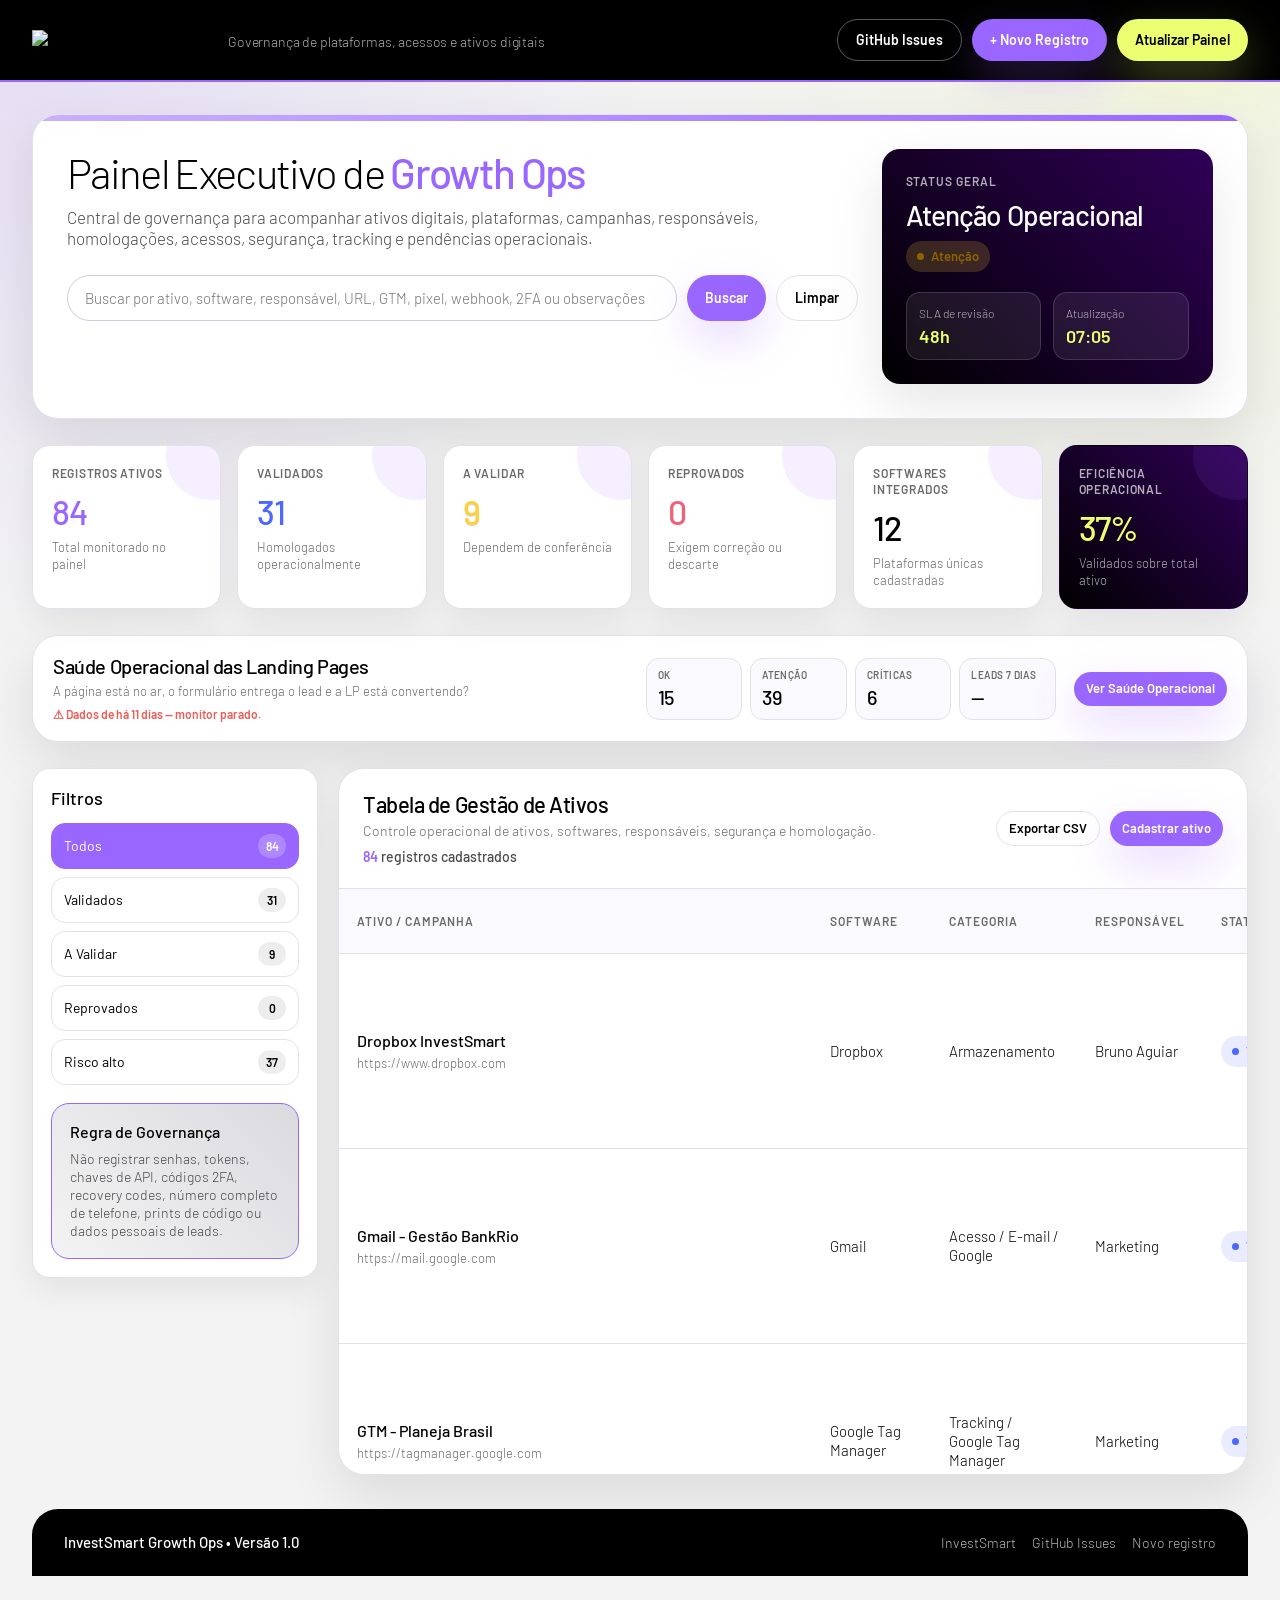
==== commit ba7cc497: "Health Check: regra 'sem conversão nos últimos 3 dias' com evidência datada - Conta conversões na ja" ====
--- a/index.html
+++ b/index.html
@@ -1249,6 +1249,18 @@
     }
 
     /* ---- Saúde Operacional v2 ---- */
+    .hc-noconv { margin: 0 0 16px; padding: 14px 16px; border-radius: 14px; font-size: 13px; line-height: 19px; border: 1px solid rgba(0,0,0,.1); }
+    .hc-noconv h3 { margin: 0 0 8px; font-size: 14px; font-weight: 700; }
+    .hc-noconv h3 span { font-weight: 500; color: var(--text-muted); }
+    .hc-noconv p { margin: 0; }
+    .hc-noconv small { display: block; margin-top: 8px; color: var(--text-muted); }
+    .hc-noconv table { width: 100%; border-collapse: collapse; font-size: 12px; }
+    .hc-noconv th, .hc-noconv td { text-align: left; padding: 6px 8px; border-bottom: 1px solid rgba(0,0,0,.08); vertical-align: top; }
+    .hc-noconv-alert { background: rgba(235, 94, 87, 0.08); border-color: rgba(235, 94, 87, 0.45); }
+    .hc-noconv-alert h3 { color: #8f2520; }
+    .hc-noconv-ok { background: rgba(77, 103, 255, 0.06); }
+    .hc-noconv-empty { background: rgba(255, 208, 57, 0.12); border-color: rgba(255, 208, 57, 0.6); }
+
     .hc-fresh-inline { display: block; margin-top: 6px; font-size: 12px; font-weight: 600; }
     .hc-fresh-inline.hc-stale { color: var(--is-red); }
     .hc-fresh-inline.hc-fresh { color: var(--text-muted); }
@@ -2150,6 +2162,7 @@
             <button type="button" data-hc-filter="critical" onclick="setHealthFilter('critical')">Críticas</button>
             <button type="button" data-hc-filter="attention" onclick="setHealthFilter('attention')">Atenção</button>
             <button type="button" data-hc-filter="ok" onclick="setHealthFilter('ok')">OK</button>
+            <button type="button" data-hc-filter="noconv" onclick="setHealthFilter('noconv')">Sem conversão 3d</button>
           </div>
           <button class="btn btn-soft btn-mini health-update-button" type="button" id="healthUpdateButton" onclick="loadHealthData(true)">
             <span class="health-update-spinner" aria-hidden="true"></span>
@@ -2196,6 +2209,8 @@
           <p id="healthMetricLeadsNote">Somente das LPs monitoradas</p>
         </div>
       </div>
+
+      <div class="hc-noconv" id="healthNoConversion" aria-live="polite"></div>
 
       <div class="hc-summary" id="healthSummary">
         <small id="healthSummaryLabel">Resumo</small>
@@ -3383,15 +3398,63 @@
       const trend = typeof c.trendPct === 'number' ? ` <span class="${c.trendPct < 0 ? 'hc-down' : 'hc-up'}">${c.trendPct >= 0 ? '+' : ''}${c.trendPct}%</span>` : '';
       return `${healthBadge(c.status, type)}
         <div class="hc-sub hc-strong">${c.leads24h ?? '—'} em 24 h · ${c.leads7d} em 7 dias${trend}</div>
-        <div class="hc-sub">Último lead: ${escapeHtml(healthRelative(c.lastLeadAt))}${c.sharedSource ? ' · planilha compartilhada' : ''}</div>
+        <div class="hc-sub">Último lead: ${c.lastLeadAt ? `${escapeHtml(healthDate(c.lastLeadAt))} (${escapeHtml(healthRelative(c.lastLeadAt))})` : '—'}${c.sharedSource ? ' · planilha compartilhada' : ''}</div>
         ${healthSparkline(c.daily)}`;
     }
 
     function healthDiagnosisCell(view) {
       const problems = view.reasons.filter(reason => reason.severity !== 'ok');
       const list = (problems.length ? problems : view.reasons).slice(0, 3);
+      const confirmation = view.item && view.item.confirmation ? `<div class="hc-sub">${escapeHtml(view.item.confirmation)}</div>` : '';
       return `<ul class="hc-reasons">${list.map(reason =>
-        `<li class="hc-${reason.severity}">${escapeHtml(reason.text)}</li>`).join('')}</ul>`;
+        `<li class="hc-${reason.severity}">${escapeHtml(reason.text)}</li>`).join('')}</ul>${confirmation}`;
+    }
+
+
+    const HEALTH_NO_CONVERSION_DAYS = 3;
+
+    /* Confronta o último lead com a data ATUAL do navegador (não só a da execução). */
+    function healthNoConversion(item) {
+      const c = item && item.conversion;
+      const nc = c && c.noConversionCheck;
+      if (!nc) return null;
+      const now = Date.now();
+      const last = nc.lastLeadAt ? new Date(nc.lastLeadAt).getTime() : null;
+      const days = last ? Math.floor((now - last) / 86400000) : null;
+      const flagged = nc.result === 'Sem conversão' || (last !== null && now - last >= HEALTH_NO_CONVERSION_DAYS * 86400000);
+      return { ...nc, daysNow: days, flagged };
+    }
+
+    function renderHealthNoConversion(views) {
+      const box = document.getElementById('healthNoConversion');
+      if (!box) return;
+      const today = new Date().toLocaleString('pt-BR', { timeZone: 'America/Sao_Paulo', day: '2-digit', month: '2-digit', year: 'numeric', hour: '2-digit', minute: '2-digit' });
+      const testable = views.filter(view => view.item && view.item.url);
+      const monitored = testable.filter(view => healthNoConversion(view.item));
+      const flagged = monitored.filter(view => healthNoConversion(view.item).flagged);
+      const notDemonstrable = testable.length - monitored.length;
+
+      let body;
+      if (!monitored.length) {
+        body = `<p><strong>Não demonstrável ainda:</strong> nenhuma das ${testable.length} LPs tem fonte de leads conectada. ` +
+          'Sem ela não há como provar ausência de conversão — configure o segredo <code>N8N_API_KEY</code> no repositório.</p>';
+      } else if (!flagged.length) {
+        body = `<p>✓ Todas as ${monitored.length} LPs monitoradas tiveram conversão nos últimos ${HEALTH_NO_CONVERSION_DAYS} dias.</p>`;
+      } else {
+        body = `<table><thead><tr><th>LP</th><th>Último lead</th><th>Dias sem conversão (até hoje)</th><th>Janela verificada</th><th>Fonte</th></tr></thead><tbody>` +
+          flagged.map(view => {
+            const nc = healthNoConversion(view.item);
+            return `<tr><td>${escapeHtml(String(view.record.ativo || '').replace(/^LP - /, ''))}</td>
+              <td>${nc.lastLeadAt ? escapeHtml(healthDate(nc.lastLeadAt)) : `nenhum em ${nc.lookbackDays} dias`}</td>
+              <td><strong>${nc.daysNow !== null ? nc.daysNow : `&gt; ${nc.lookbackDays}`}</strong></td>
+              <td>${escapeHtml(healthDate(nc.windowStart))} → ${escapeHtml(healthDate(nc.referenceAt))}: ${nc.leadsInWindow ?? 0} conversões</td>
+              <td>${escapeHtml(nc.source || '')}</td></tr>`;
+          }).join('') + '</tbody></table>';
+      }
+      const coverage = monitored.length
+        ? `<small>${monitored.length} de ${testable.length} LPs com fonte de leads${notDemonstrable ? ` · ${notDemonstrable} sem fonte (não demonstrável)` : ''}</small>` : '';
+      box.className = `hc-noconv ${flagged.length ? 'hc-noconv-alert' : !monitored.length ? 'hc-noconv-empty' : 'hc-noconv-ok'}`;
+      box.innerHTML = `<h3>Sem conversão nos últimos ${HEALTH_NO_CONVERSION_DAYS} dias <span>· data atual ${escapeHtml(today)}</span></h3>${body}${coverage}`;
     }
 
     function renderHealthFreshness() {
@@ -3471,8 +3534,10 @@
       });
 
       renderHealthFreshness();
-
-      const rows = views.filter(view => healthFilter === 'todas' || view.severity === healthFilter);
+      renderHealthNoConversion(views);
+
+      const rows = views.filter(view => healthFilter === 'todas' ||
+        (healthFilter === 'noconv' ? Boolean(healthNoConversion(view.item)?.flagged) : view.severity === healthFilter));
       if (!rows.length) {
         tbody.innerHTML = '<tr><td colspan="7" class="health-empty">Nenhuma Landing Page nesta visão.</td></tr>';
         return;
